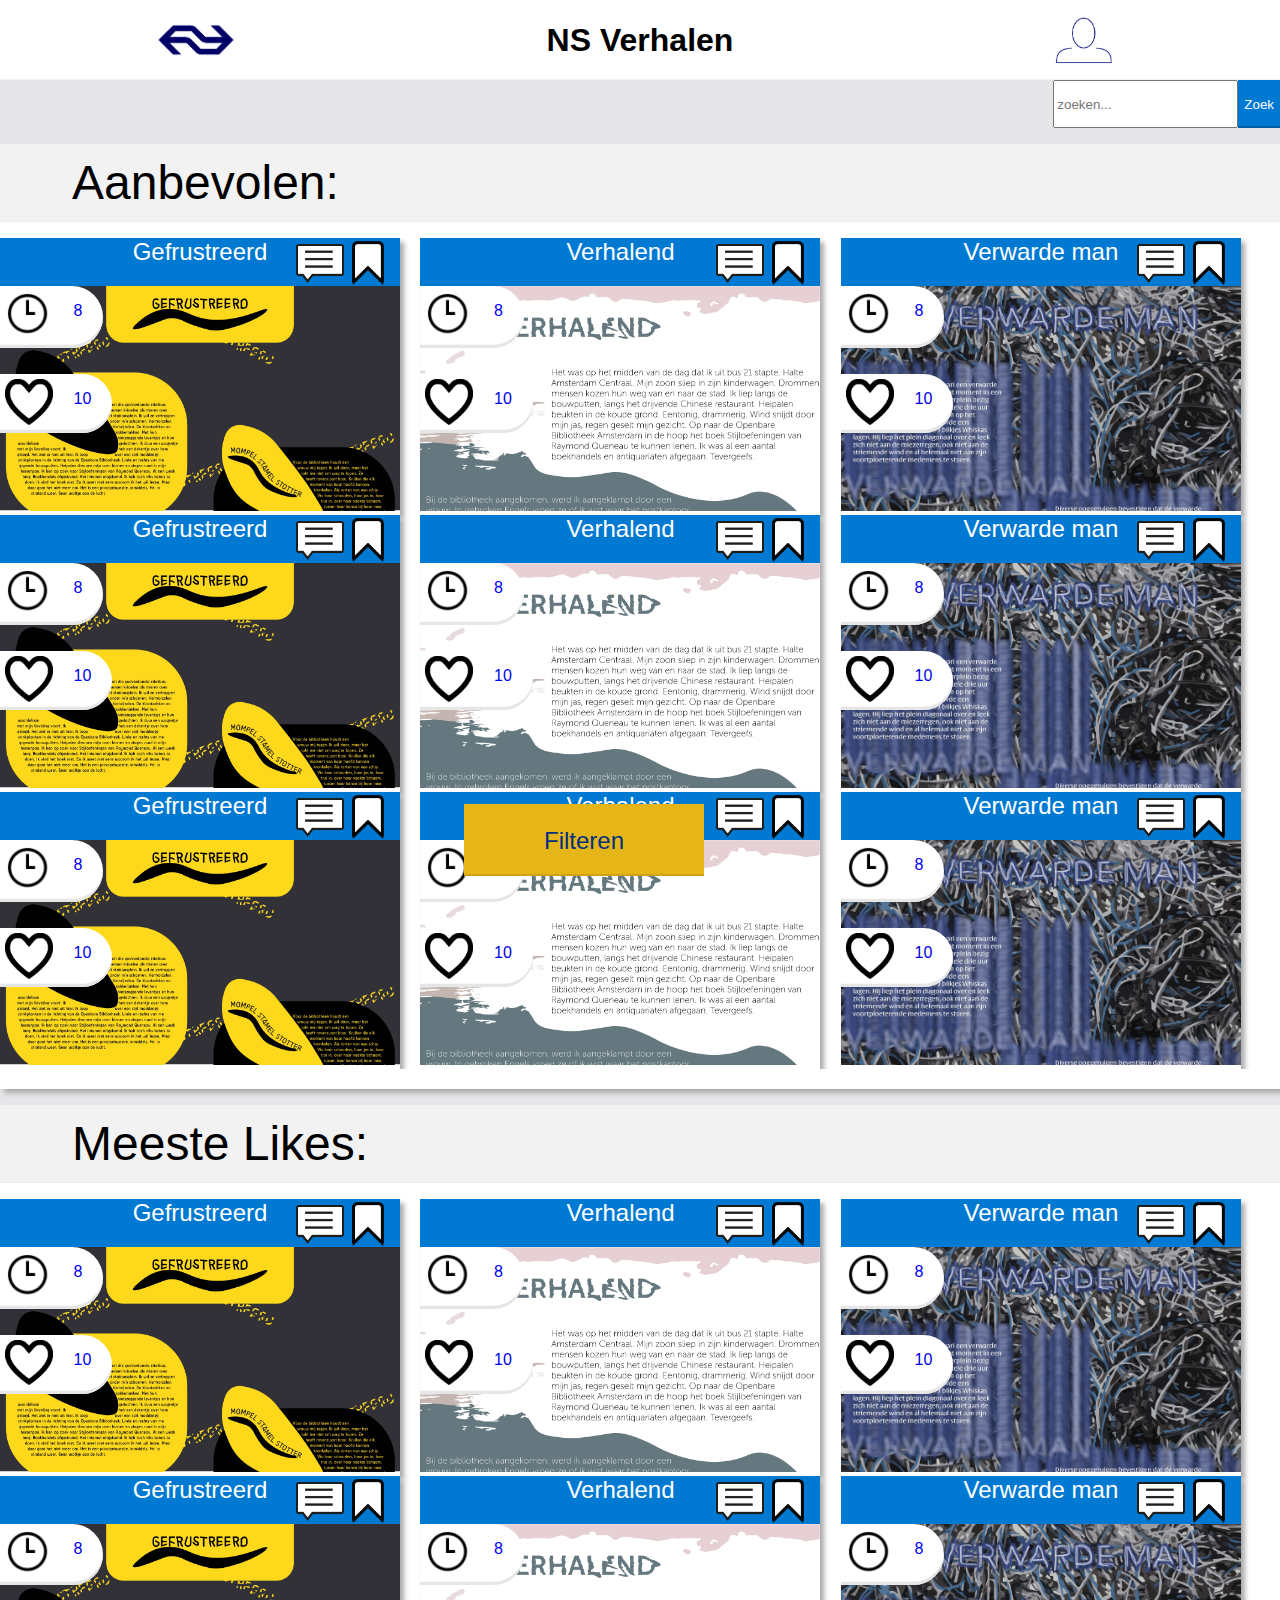
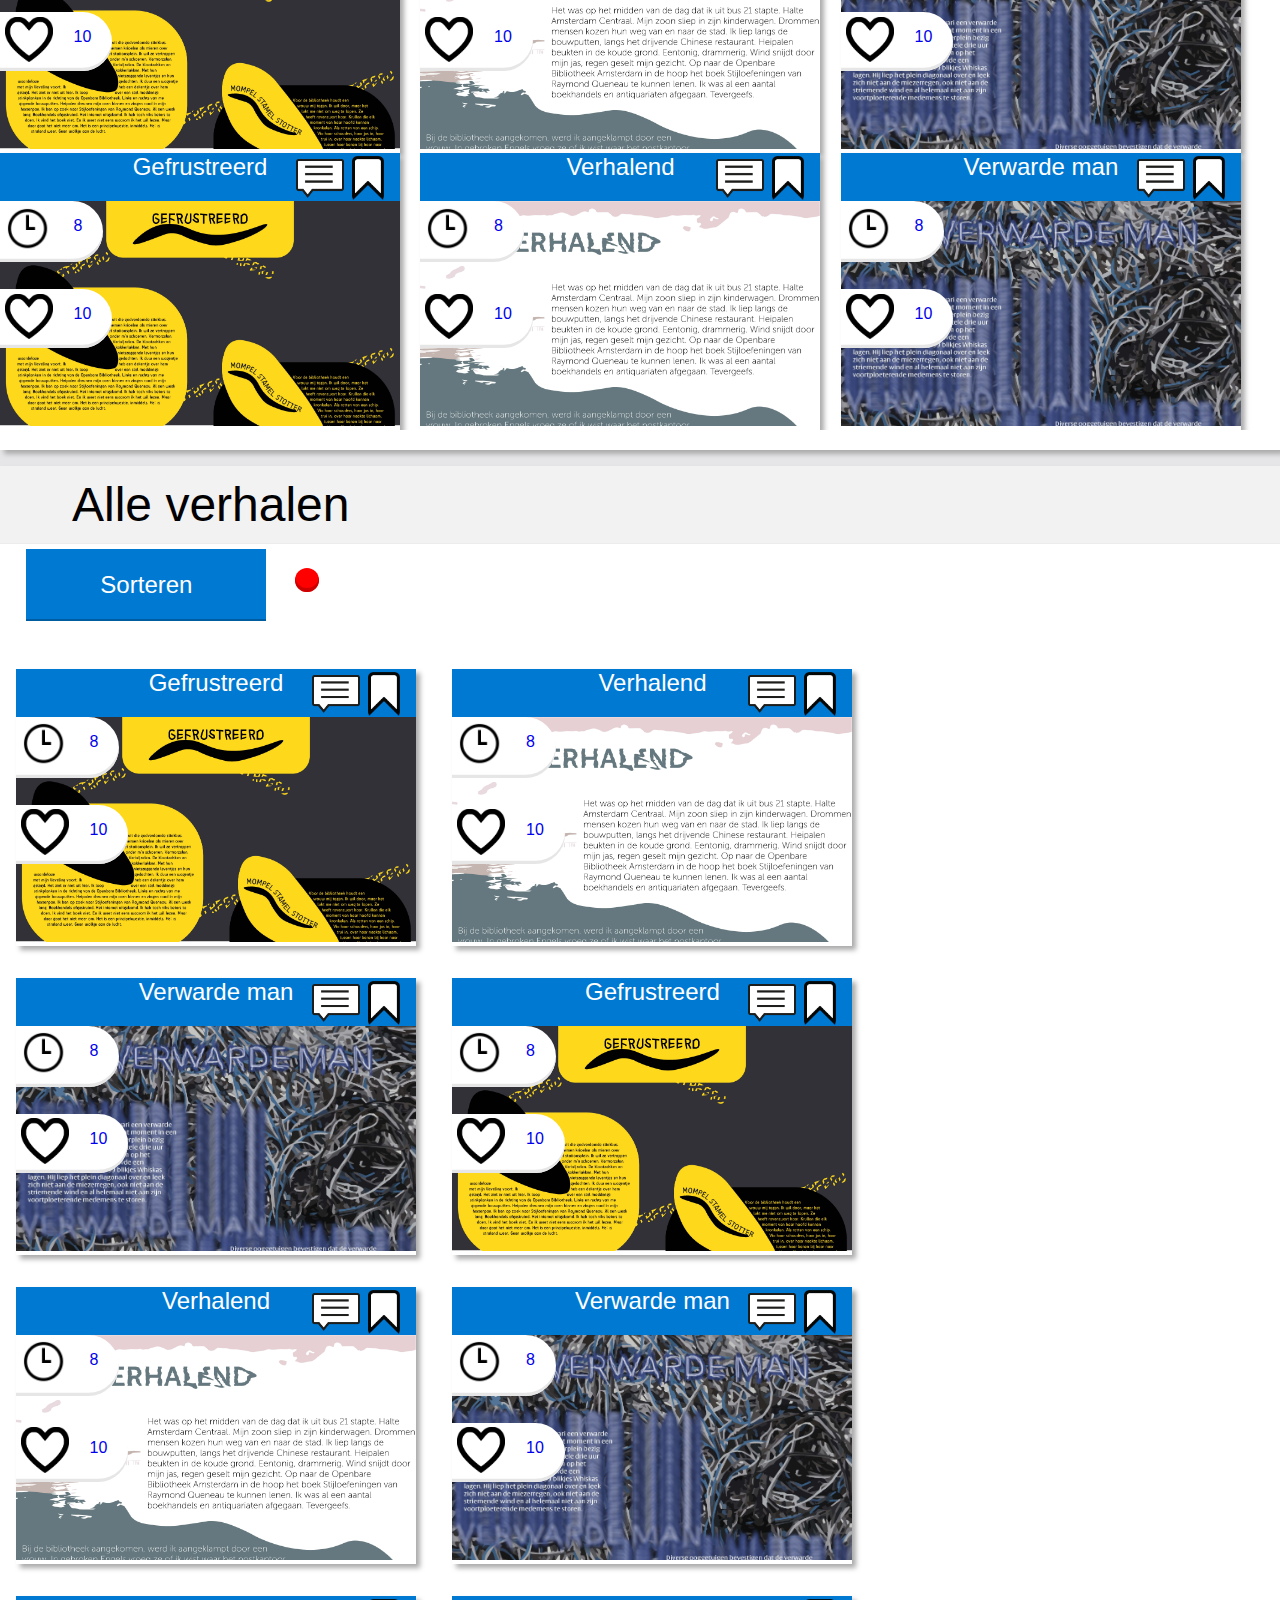
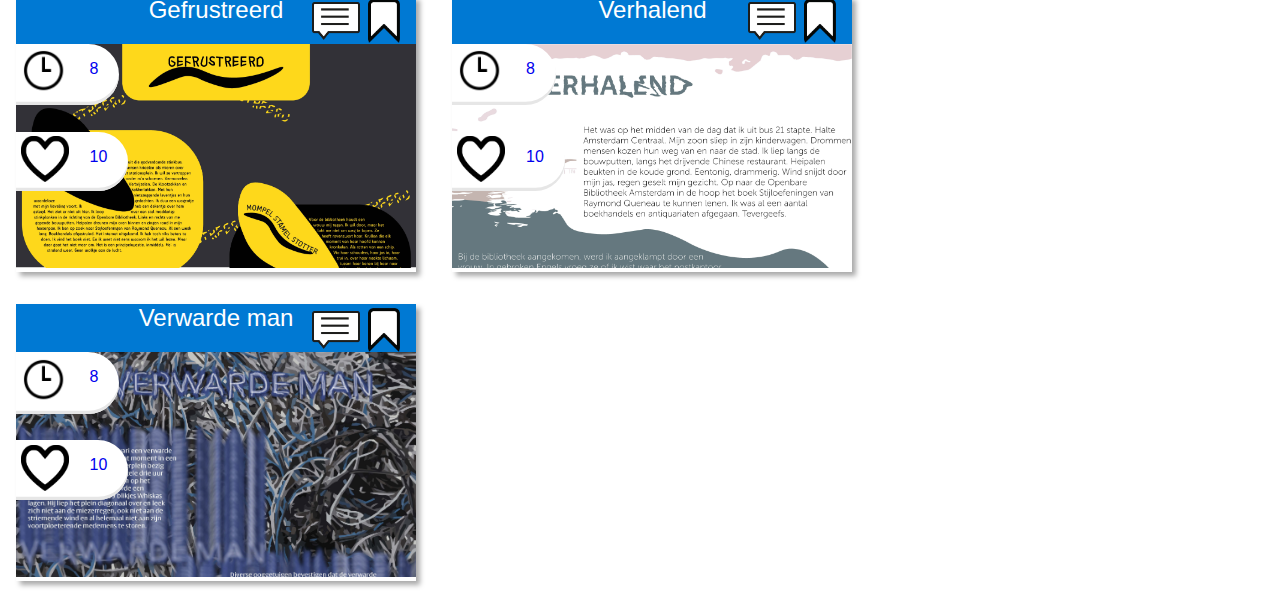
==== index.html @ df8b8c8f "weer wat veranderd" ====
<!DOCTYPE html>
<html lang="nl">

<head>
    <meta charset="UTF-8">
    <meta name="viewport" content="width=device-width, initial-scale=1.0">
    <link rel="stylesheet" href="css/style.css">
    <title>NS Verhalen</title>
</head>

<body>
    <header>
        <img src="images/Nederlandse-spoorwegen-NS-logo.png" alt="Logo Nederlandse Spoorwegen">
        <h1>NS Verhalen</h1>
        <img id="inlogKnop" src="images/logo-MijnNS.png" alt="Logo Nederlandse Spoorwegen">
    </header>

    <form class="zoeken">
        <input type="text" name="fname" placeholder="zoeken...">
        <input type="submit" value="Zoek">
    </form>
    <div class="inlogPlek hidden" id="inlogPlek">
        <input checked class="tabInloggen" type="radio" id="inloggen" name="tabs">
        <input class="tabAanmelden" type="radio" id="aanmelden" name="tabs">
        <div class="tabs">

            <label class="tabsInloggen" for="inloggen">inloggen</label>
            <label class="tabsAanmelden" for="aanmelden">aanmelden</label>
        </div>
        <section class="inloggen">
            <h2 class="loginH2">Inloggen</h2>
            <form>
                <label for="emailInlog">e-mail adres:</label>
                <input required id="emailInlog" type="email" placeholder="abc@email.com" class="formInput">
                <label for="passwordInlog">wachtwoord:</label>
                <input required pattern="(?=.*\d)(?=.*[a-z])(?=.*[A-Z]).{6,}" id="passwordInlog" type="password" placeholder="wachtwoord" class="formInput">
                <input type="submit" value="inloggen" class="formButton" id="inloggenSubmit">
            </form>
        </section>
        <section class="aanmelden">
            <h2 class="loginH2">Aanmelden</h2>
            <form>
                <label for="emailRegister">e-mail adres:</label>
                <input required id="emailRegister" type="email" placeholder="abc@email.com" class="formInput">
                <input id="man" type="radio" class="geslacht" name="geslacht">
                <label for="man" class="geslacht">man</label>
                <input id="vrouw" type="radio" value="female" class="geslacht" name="geslacht">
                <label for="vrouw" class="geslacht">vrouw</label>
                <label for="passwordRegister">wachtwoord:</label>
                <input required pattern="(?=.*\d)(?=.*[a-z])(?=.*[A-Z]).{6,}" id="passwordRegister" type="password" placeholder="wachtwoord" class="formInput">
                <label for="passwordVerify">wachtwoord verifïeren:</label>
                <input required pattern="(?=.*\d)(?=.*[a-z])(?=.*[A-Z]).{6,}" id="passwordVerify" type="password" placeholder="wachtwoord" class="formInput">
                <input type="submit" value="aanmelden" class="formButton">
            </form>
        </section>
    </div>

    <main class="main">
        <section class="carousel scroll verhalenSection aanbevolen">
            <h2>Aanbevolen:</h2>
            <ul>
                <li>
                    <a href="gefrustreerd.html">
                        <article>
                            <h3>Gefrustreerd</h3>
                            <img class="leeslijst" src="images/bookmark_leeg.png" alt="leeslijst knop">
                            <img class="comment" src="images/comments.png" alt="leeslijst knop">
                            <img src="images/compositie-gefrustreerd.jpg" alt="gefrustreerd">
                            <dl class="leestijd">
                                <dt class="hartje"> <img class="hartje" src="images/clock-png-clock-icon-1600.png" alt="aantal likes"></dt>
                                <dd class="aantalLikes">8</dd>
                            </dl>

                            <dl class="likes">
                                <dt> <img class="hartje" src="images/hartje_leeg.png" alt="aantal likes"></dt>
                                <dd class="aantalLikes">10</dd>
                            </dl>

                        </article>
                    </a>

                </li>

                <li>
                    <a href="verhalend.html">
                        <article>
                            <h3>Verhalend</h3>
                            <img class="leeslijst" src="images/bookmark_leeg.png" alt="leeslijst knop">
                            <img class="comment" src="images/comments.png" alt="leeslijst knop">
                            <img src="images/compositie-verhalend.jpg" alt="verhalend">
                            <dl class="leestijd">
                                <dt class="hartje"> <img class="hartje" src="images/clock-png-clock-icon-1600.png" alt="aantal likes"></dt>
                                <dd class="aantalLikes">8</dd>
                            </dl>
                            <dl class="likes">
                                <dt> <img class="hartje" src="images/hartje_leeg.png" alt="aantal likes"></dt>
                                <dd class="aantalLikes">10</dd>
                            </dl>
                        </article>
                    </a>
                </li>
                <li>
                   <a href="de_verwarde_man.html">
                    <article>
                        <h3>Verwarde man</h3>
                        <img class="leeslijst" src="images/bookmark_leeg.png" alt="leeslijst knop">
                        <img class="comment" src="images/comments.png" alt="leeslijst knop">
                        <img src="images/verwardeman-compositie.jpg" alt="verwarde man">
                        <dl class="leestijd">
                            <dt class="hartje"> <img class="hartje" src="images/clock-png-clock-icon-1600.png" alt="aantal likes"></dt>
                            <dd class="aantalLikes">8</dd>
                        </dl>
                        <dl class="likes">
                            <dt> <img class="hartje" src="images/hartje_leeg.png" alt="aantal likes"></dt>
                            <dd class="aantalLikes">10</dd>
                        </dl>
                    </article>
                    </a>
                </li>
                <li>
                    <a href="gefrustreerd.html">
                        <article>
                            <h3>Gefrustreerd</h3>
                            <img class="leeslijst" src="images/bookmark_leeg.png" alt="leeslijst knop">
                            <img class="comment" src="images/comments.png" alt="leeslijst knop">
                            <img src="images/compositie-gefrustreerd.jpg" alt="gefrustreerd">
                            <dl class="leestijd">
                                <dt class="hartje"> <img class="hartje" src="images/clock-png-clock-icon-1600.png" alt="aantal likes"></dt>
                                <dd class="aantalLikes">8</dd>
                            </dl>

                            <dl class="likes">
                                <dt> <img class="hartje" src="images/hartje_leeg.png" alt="aantal likes"></dt>
                                <dd class="aantalLikes">10</dd>
                            </dl>

                        </article>
                    </a>
                </li>

                <li>
                    <a href="verhalend.html">
                        <article>
                            <h3>Verhalend</h3>
                            <img class="leeslijst" src="images/bookmark_leeg.png" alt="leeslijst knop">
                            <img class="comment" src="images/comments.png" alt="leeslijst knop">
                            <img src="images/compositie-verhalend.jpg" alt="verhalend">
                            <dl class="leestijd">
                                <dt class="hartje"> <img class="hartje" src="images/clock-png-clock-icon-1600.png" alt="aantal likes"></dt>
                                <dd class="aantalLikes">8</dd>
                            </dl>
                            <dl class="likes">
                                <dt> <img class="hartje" src="images/hartje_leeg.png" alt="aantal likes"></dt>
                                <dd class="aantalLikes">10</dd>
                            </dl>
                        </article>
                    </a>
                </li>
                <li>
                    <a href="de_verwarde_man.html">
                    <article>
                        <h3>Verwarde man</h3>
                        <img class="leeslijst" src="images/bookmark_leeg.png" alt="leeslijst knop">
                        <img class="comment" src="images/comments.png" alt="leeslijst knop">
                        <img src="images/verwardeman-compositie.jpg" alt="verwarde man">
                        <dl class="leestijd">
                            <dt class="hartje"> <img class="hartje" src="images/clock-png-clock-icon-1600.png" alt="aantal likes"></dt>
                            <dd class="aantalLikes">8</dd>
                        </dl>
                        <dl class="likes">
                            <dt> <img class="hartje" src="images/hartje_leeg.png" alt="aantal likes"></dt>
                            <dd class="aantalLikes">10</dd>
                        </dl>
                    </article>
                    </a>
                </li>
                <li>
                    <a href="gefrustreerd.html">
                        <article>
                            <h3>Gefrustreerd</h3>
                            <img class="leeslijst" src="images/bookmark_leeg.png" alt="leeslijst knop">
                            <img class="comment" src="images/comments.png" alt="leeslijst knop">
                            <img src="images/compositie-gefrustreerd.jpg" alt="gefrustreerd">
                            <dl class="leestijd">
                                <dt class="hartje"> <img class="hartje" src="images/clock-png-clock-icon-1600.png" alt="aantal likes"></dt>
                                <dd class="aantalLikes">8</dd>
                            </dl>

                            <dl class="likes">
                                <dt> <img class="hartje" src="images/hartje_leeg.png" alt="aantal likes"></dt>
                                <dd class="aantalLikes">10</dd>
                            </dl>

                        </article>
                    </a>

                </li>

                <li>
                    <a href="verhalend.html">
                        <article>
                            <h3>Verhalend</h3>
                            <img class="leeslijst" src="images/bookmark_leeg.png" alt="leeslijst knop">
                            <img class="comment" src="images/comments.png" alt="leeslijst knop">
                            <img src="images/compositie-verhalend.jpg" alt="verhalend">
                            <dl class="leestijd">
                                <dt class="hartje"> <img class="hartje" src="images/clock-png-clock-icon-1600.png" alt="aantal likes"></dt>
                                <dd class="aantalLikes">8</dd>
                            </dl>
                            <dl class="likes">
                                <dt> <img class="hartje" src="images/hartje_leeg.png" alt="aantal likes"></dt>
                                <dd class="aantalLikes">10</dd>
                            </dl>
                        </article>
                    </a>
                </li>
                <li>
                    <a href="de_verwarde_man.html">
                    <article>
                        <h3>Verwarde man</h3>
                        <img class="leeslijst" src="images/bookmark_leeg.png" alt="leeslijst knop">
                        <img class="comment" src="images/comments.png" alt="leeslijst knop">
                        <img src="images/verwardeman-compositie.jpg" alt="verwarde man">
                        <dl class="leestijd">
                            <dt class="hartje"> <img class="hartje" src="images/clock-png-clock-icon-1600.png" alt="aantal likes"></dt>
                            <dd class="aantalLikes">8</dd>
                        </dl>
                        <dl class="likes">
                            <dt> <img class="hartje" src="images/hartje_leeg.png" alt="aantal likes"></dt>
                            <dd class="aantalLikes">10</dd>
                        </dl>
                    </article>
                    </a>
                </li>
            </ul>
        </section>
        <section class="carousel scroll verhalenSection">
            <h2>Meeste Likes:</h2>
            <ul>
                <li>
                    <a href="gefrustreerd.html">
                        <article>
                            <h3>Gefrustreerd</h3>
                            <img class="leeslijst" src="images/bookmark_leeg.png" alt="leeslijst knop">
                            <img class="comment" src="images/comments.png" alt="leeslijst knop">
                            <img src="images/compositie-gefrustreerd.jpg" alt="gefrustreerd">
                            <dl class="leestijd">
                                <dt class="hartje"> <img class="hartje" src="images/clock-png-clock-icon-1600.png" alt="aantal likes"></dt>
                                <dd class="aantalLikes">8</dd>
                            </dl>

                            <dl class="likes">
                                <dt> <img class="hartje" src="images/hartje_leeg.png" alt="aantal likes"></dt>
                                <dd class="aantalLikes">10</dd>
                            </dl>

                        </article>
                    </a>
                </li>

                <li>
                    <a href="verhalend.html">
                        <article>
                            <h3>Verhalend</h3>
                            <img class="leeslijst" src="images/bookmark_leeg.png" alt="leeslijst knop">
                            <img class="comment" src="images/comments.png" alt="leeslijst knop">
                            <img src="images/compositie-verhalend.jpg" alt="verhalend">
                            <dl class="leestijd">
                                <dt class="hartje"> <img class="hartje" src="images/clock-png-clock-icon-1600.png" alt="aantal likes"></dt>
                                <dd class="aantalLikes">8</dd>
                            </dl>
                            <dl class="likes">
                                <dt> <img class="hartje" src="images/hartje_leeg.png" alt="aantal likes"></dt>
                                <dd class="aantalLikes">10</dd>
                            </dl>
                        </article>
                    </a>
                </li>
                <li>
                    <a href="de_verwarde_man.html">
                    <article>
                        <h3>Verwarde man</h3>
                        <img class="leeslijst" src="images/bookmark_leeg.png" alt="leeslijst knop">
                        <img class="comment" src="images/comments.png" alt="leeslijst knop">
                        <img src="images/verwardeman-compositie.jpg" alt="verwarde man">
                        <dl class="leestijd">
                            <dt class="hartje"> <img class="hartje" src="images/clock-png-clock-icon-1600.png" alt="aantal likes"></dt>
                            <dd class="aantalLikes">8</dd>
                        </dl>
                        <dl class="likes">
                            <dt> <img class="hartje" src="images/hartje_leeg.png" alt="aantal likes"></dt>
                            <dd class="aantalLikes">10</dd>
                        </dl>
                    </article>
                    </a>
                </li>
                <li>
                    <a href="gefrustreerd.html">
                        <article>
                            <h3>Gefrustreerd</h3>
                            <img class="leeslijst" src="images/bookmark_leeg.png" alt="leeslijst knop">
                            <img class="comment" src="images/comments.png" alt="leeslijst knop">
                            <img src="images/compositie-gefrustreerd.jpg" alt="gefrustreerd">
                            <dl class="leestijd">
                                <dt class="hartje"> <img class="hartje" src="images/clock-png-clock-icon-1600.png" alt="aantal likes"></dt>
                                <dd class="aantalLikes">8</dd>
                            </dl>

                            <dl class="likes">
                                <dt> <img class="hartje" src="images/hartje_leeg.png" alt="aantal likes"></dt>
                                <dd class="aantalLikes">10</dd>
                            </dl>

                        </article>
                    </a>
                </li>

                <li>
                    <a href="verhalend.html">
                        <article>
                            <h3>Verhalend</h3>
                            <img class="leeslijst" src="images/bookmark_leeg.png" alt="leeslijst knop">
                            <img class="comment" src="images/comments.png" alt="leeslijst knop">
                            <img src="images/compositie-verhalend.jpg" alt="verhalend">
                            <dl class="leestijd">
                                <dt class="hartje"> <img class="hartje" src="images/clock-png-clock-icon-1600.png" alt="aantal likes"></dt>
                                <dd class="aantalLikes">8</dd>
                            </dl>
                            <dl class="likes">
                                <dt> <img class="hartje" src="images/hartje_leeg.png" alt="aantal likes"></dt>
                                <dd class="aantalLikes">10</dd>
                            </dl>
                        </article>
                    </a>
                </li>
                <li>
                    <a href="de_verwarde_man.html">
                    <article>
                        <h3>Verwarde man</h3>
                        <img class="leeslijst" src="images/bookmark_leeg.png" alt="leeslijst knop">
                        <img class="comment" src="images/comments.png" alt="leeslijst knop">
                        <img src="images/verwardeman-compositie.jpg" alt="verwarde man">
                        <dl class="leestijd">
                            <dt class="hartje"> <img class="hartje" src="images/clock-png-clock-icon-1600.png" alt="aantal likes"></dt>
                            <dd class="aantalLikes">8</dd>
                        </dl>
                        <dl class="likes">
                            <dt> <img class="hartje" src="images/hartje_leeg.png" alt="aantal likes"></dt>
                            <dd class="aantalLikes">10</dd>
                        </dl>
                    </article>
                    </a>
                </li>
                <li>
                    <a href="gefrustreerd.html">
                        <article>
                            <h3>Gefrustreerd</h3>
                            <img class="leeslijst" src="images/bookmark_leeg.png" alt="leeslijst knop">
                            <img class="comment" src="images/comments.png" alt="leeslijst knop">
                            <img src="images/compositie-gefrustreerd.jpg" alt="gefrustreerd">
                            <dl class="leestijd">
                                <dt class="hartje"> <img class="hartje" src="images/clock-png-clock-icon-1600.png" alt="aantal likes"></dt>
                                <dd class="aantalLikes">8</dd>
                            </dl>

                            <dl class="likes">
                                <dt> <img class="hartje" src="images/hartje_leeg.png" alt="aantal likes"></dt>
                                <dd class="aantalLikes">10</dd>
                            </dl>

                        </article>
                    </a>

                </li>

                <li>
                    <a href="verhalend.html">
                        <article>
                            <h3>Verhalend</h3>
                            <img class="leeslijst" src="images/bookmark_leeg.png" alt="leeslijst knop">
                            <img class="comment" src="images/comments.png" alt="leeslijst knop">
                            <img src="images/compositie-verhalend.jpg" alt="verhalend">
                            <dl class="leestijd">
                                <dt class="hartje"> <img class="hartje" src="images/clock-png-clock-icon-1600.png" alt="aantal likes"></dt>
                                <dd class="aantalLikes">8</dd>
                            </dl>
                            <dl class="likes">
                                <dt> <img class="hartje" src="images/hartje_leeg.png" alt="aantal likes"></dt>
                                <dd class="aantalLikes">10</dd>
                            </dl>
                        </article>
                    </a>
                </li>
                <li>
                    <a href="de_verwarde_man.html">
                    <article>
                        <h3>Verwarde man</h3>
                        <img class="leeslijst" src="images/bookmark_leeg.png" alt="leeslijst knop">
                        <img class="comment" src="images/comments.png" alt="leeslijst knop">
                        <img src="images/verwardeman-compositie.jpg" alt="verwarde man">
                        <dl class="leestijd">
                            <dt class="hartje"> <img class="hartje" src="images/clock-png-clock-icon-1600.png" alt="aantal likes"></dt>
                            <dd class="aantalLikes">8</dd>
                        </dl>
                        <dl class="likes">
                            <dt> <img class="hartje" src="images/hartje_leeg.png" alt="aantal likes"></dt>
                            <dd class="aantalLikes">10</dd>
                        </dl>
                    </article>
                    </a>
                </li>
            </ul>
        </section>
        <form>
            <fieldset class="hidden sorteren">
                <h2>Sorteren</h2>

                <button type="button" class="sluitSorteren">toepassen</button>
                <input id="gelezenHL" class="sorterenEvent sorterenCheckbox" type="radio" name="sorteren">
                <label for="gelezenHL" class="sorterenEvent sorterenCheckbox">Meest gekozen Hoog-Laag</label>
                <input id="gelezenLH" class="sorterenEvent sorterenCheckbox" type="radio" value="female" name="sorteren">
                <label for="gelezenLH" class="sorterenEvent sorterenCheckbox">Meest gekozen Laag-Hoog</label>
                <input id="waarderingHL" class="sorterenEvent sorterenCheckbox" type="radio" value="other" name="sorteren">
                <label for="waarderingHL" class="sorterenEvent sorterenCheckbox">Waardering Hoog-Laag</label>
                <input id="waarderingLH" class="sorterenEvent sorterenCheckbox" type="radio" value="other" name="sorteren">
                <label for="waarderingLH" class="sorterenEvent sorterenCheckbox">Waardering gekozen Laag-Hoog</label>
                <input id="geenSorteren" class="sorterenEvent" name="sorteren" type="radio">
                <label for="geenSorteren" class="sorterenEvent">Geen</label>

            </fieldset>
        </form>
        <section class="alleVerhalenSection">
            <h2>Alle verhalen</h2>
            <button class="sorterenKnop" type="button">Sorteren</button>
            <div class="sorteerLampje"></div>
            <ul class="alleVerhalenList">
                <li>
                    <a href="gefrustreerd.html">
                        <article>
                            <h3>Gefrustreerd</h3>
                            <img class="leeslijst" src="images/bookmark_leeg.png" alt="leeslijst knop">
                            <img class="comment" src="images/comments.png" alt="leeslijst knop">
                            <img src="images/compositie-gefrustreerd.jpg" alt="gefrustreerd">
                            <dl class="leestijd">
                                <dt class="hartje"> <img class="hartje" src="images/clock-png-clock-icon-1600.png" alt="aantal likes"></dt>
                                <dd class="aantalLikes">8</dd>
                            </dl>

                            <dl class="likes">
                                <dt> <img class="hartje" src="images/hartje_leeg.png" alt="aantal likes"></dt>
                                <dd class="aantalLikes">10</dd>
                            </dl>

                        </article>
                    </a>

                </li>

                <li>
                    <a href="verhalend.html">
                        <article>
                            <h3>Verhalend</h3>
                            <img class="leeslijst" src="images/bookmark_leeg.png" alt="leeslijst knop">
                            <img class="comment" src="images/comments.png" alt="leeslijst knop">
                            <img src="images/compositie-verhalend.jpg" alt="verhalend">
                            <dl class="leestijd">
                                <dt class="hartje"> <img class="hartje" src="images/clock-png-clock-icon-1600.png" alt="aantal likes"></dt>
                                <dd class="aantalLikes">8</dd>
                            </dl>
                            <dl class="likes">
                                <dt> <img class="hartje" src="images/hartje_leeg.png" alt="aantal likes"></dt>
                                <dd class="aantalLikes">10</dd>
                            </dl>
                        </article>
                    </a>
                </li>
                <li>
                    <a href="de_verwarde_man.html">
                    <article>
                        <h3>Verwarde man</h3>
                        <img class="leeslijst" src="images/bookmark_leeg.png" alt="leeslijst knop">
                        <img class="comment" src="images/comments.png" alt="leeslijst knop">
                        <img src="images/verwardeman-compositie.jpg" alt="verwarde man">
                        <dl class="leestijd">
                            <dt class="hartje"> <img class="hartje" src="images/clock-png-clock-icon-1600.png" alt="aantal likes"></dt>
                            <dd class="aantalLikes">8</dd>
                        </dl>
                        <dl class="likes">
                            <dt> <img class="hartje" src="images/hartje_leeg.png" alt="aantal likes"></dt>
                            <dd class="aantalLikes">10</dd>
                        </dl>
                    </article>
                    </a>
                </li>
                <li>
                    <a href="gefrustreerd.html">
                        <article>
                            <h3>Gefrustreerd</h3>
                            <img class="leeslijst" src="images/bookmark_leeg.png" alt="leeslijst knop">
                            <img class="comment" src="images/comments.png" alt="leeslijst knop">
                            <img src="images/compositie-gefrustreerd.jpg" alt="gefrustreerd">
                            <dl class="leestijd">
                                <dt class="hartje"> <img class="hartje" src="images/clock-png-clock-icon-1600.png" alt="aantal likes"></dt>
                                <dd class="aantalLikes">8</dd>
                            </dl>

                            <dl class="likes">
                                <dt> <img class="hartje" src="images/hartje_leeg.png" alt="aantal likes"></dt>
                                <dd class="aantalLikes">10</dd>
                            </dl>

                        </article>
                    </a>

                </li>

                <li>
                    <a href="verhalend.html">
                        <article>
                            <h3>Verhalend</h3>
                            <img class="leeslijst" src="images/bookmark_leeg.png" alt="leeslijst knop">
                            <img class="comment" src="images/comments.png" alt="leeslijst knop">
                            <img src="images/compositie-verhalend.jpg" alt="verhalend">
                            <dl class="leestijd">
                                <dt class="hartje"> <img class="hartje" src="images/clock-png-clock-icon-1600.png" alt="aantal likes"></dt>
                                <dd class="aantalLikes">8</dd>
                            </dl>
                            <dl class="likes">
                                <dt> <img class="hartje" src="images/hartje_leeg.png" alt="aantal likes"></dt>
                                <dd class="aantalLikes">10</dd>
                            </dl>
                        </article>
                    </a>
                </li>
                <li>
                    <a href="de_verwarde_man.html">
                    <article>
                        <h3>Verwarde man</h3>
                        <img class="leeslijst" src="images/bookmark_leeg.png" alt="leeslijst knop">
                        <img class="comment" src="images/comments.png" alt="leeslijst knop">
                        <img src="images/verwardeman-compositie.jpg" alt="verwarde man">
                        <dl class="leestijd">
                            <dt class="hartje"> <img class="hartje" src="images/clock-png-clock-icon-1600.png" alt="aantal likes"></dt>
                            <dd class="aantalLikes">8</dd>
                        </dl>
                        <dl class="likes">
                            <dt> <img class="hartje" src="images/hartje_leeg.png" alt="aantal likes"></dt>
                            <dd class="aantalLikes">10</dd>
                        </dl>
                    </article>
                    </a>
                </li>
                <li>
                    <a href="gefrustreerd.html">
                        <article>
                            <h3>Gefrustreerd</h3>
                            <img class="leeslijst" src="images/bookmark_leeg.png" alt="leeslijst knop">
                            <img class="comment" src="images/comments.png" alt="leeslijst knop">
                            <img src="images/compositie-gefrustreerd.jpg" alt="gefrustreerd">
                            <dl class="leestijd">
                                <dt class="hartje"> <img class="hartje" src="images/clock-png-clock-icon-1600.png" alt="aantal likes"></dt>
                                <dd class="aantalLikes">8</dd>
                            </dl>

                            <dl class="likes">
                                <dt> <img class="hartje" src="images/hartje_leeg.png" alt="aantal likes"></dt>
                                <dd class="aantalLikes">10</dd>
                            </dl>

                        </article>
                    </a>

                </li>

                <li>
                    <a href="verhalend.html">
                        <article>
                            <h3>Verhalend</h3>
                            <img class="leeslijst" src="images/bookmark_leeg.png" alt="leeslijst knop">
                            <img class="comment" src="images/comments.png" alt="leeslijst knop">
                            <img src="images/compositie-verhalend.jpg" alt="verhalend">
                            <dl class="leestijd">
                                <dt class="hartje"> <img class="hartje" src="images/clock-png-clock-icon-1600.png" alt="aantal likes"></dt>
                                <dd class="aantalLikes">8</dd>
                            </dl>
                            <dl class="likes">
                                <dt> <img class="hartje" src="images/hartje_leeg.png" alt="aantal likes"></dt>
                                <dd class="aantalLikes">10</dd>
                            </dl>
                        </article>
                    </a>
                </li>
                <li>
                    <a href="de_verwarde_man.html">
                    <article>
                        <h3>Verwarde man</h3>
                        <img class="leeslijst" src="images/bookmark_leeg.png" alt="leeslijst knop">
                        <img class="comment" src="images/comments.png" alt="leeslijst knop">
                        <img src="images/verwardeman-compositie.jpg" alt="verwarde man">
                        <dl class="leestijd">
                            <dt class="hartje"> <img class="hartje" src="images/clock-png-clock-icon-1600.png" alt="aantal likes"></dt>
                            <dd class="aantalLikes">8</dd>
                        </dl>
                        <dl class="likes">
                            <dt> <img class="hartje" src="images/hartje_leeg.png" alt="aantal likes"></dt>
                            <dd class="aantalLikes">10</dd>
                        </dl>
                    </article>
                    </a>
                </li>
            </ul>

        </section>
    </main>
    <aside>
        <img src="images/kleur_icon.png" class="hidden" alt="kleur icoon" id="kleurIcoon">
        <img src="images/sfeer.png" class="hidden" alt="sfeer icoon" id="sfeerIcoon">
        <img src="images/leestijd_icoon.png" class="hidden" alt="leestijd icoon" id="leestijdIcoon">
        <img src="images/taalgebruik.png" class="hidden" alt="taalgebruik icoon" id="taalgebruikIcoon">
        <button type="button" id="filterButton" class="filterButton">Filteren</button>
        <form id="overlay" class="overlay hidden">
            <h2>Filters</h2>
            <button type="button" class="sluitSorteren" id="closeFilter">toepassen</button>
            <fieldset class="leestijdFieldset">
                <label class="titelFilter">Leestijd</label>
                <input id="5" name="leestijd" type="radio" class="leestijdCheckbox leestijdEvent" value="leestijd">
                <label for="5" class="leestijdCheckbox leestijdEvent">5 min</label>
                <input id="10" name="leestijd" type="radio" class="leestijdCheckbox leestijdEvent" value="leestijd">
                <label for="10" class="leestijdCheckbox leestijdEvent">10 min</label>
                <input id="15" name="leestijd" type="radio" class="leestijdCheckbox leestijdEvent" value="leestijd">
                <label for="15" class="leestijdCheckbox leestijdEvent">15 min</label>
                <input id="geenLeestijd" class="leestijdEvent" name="leestijd" type="radio">
                <label for="geenLeestijd" class="leestijdEvent">geen</label>
            </fieldset>
            <fieldset>
                <label class="titelFilter">Taalgebruik</label>
                <input id="12" name="taalgebruik" class="taalgebruikCheckbox taalgebruikEvent" type="radio">
                <label for="12" class="taalgebruikCheckbox taalgebruikEvent">12+</label>
                <input id="16" name="taalgebruik" class="taalgebruikCheckbox taalgebruikEvent" type="radio">
                <label for="16" class="taalgebruikCheckbox taalgebruikEvent">16+</label>
                <input id="18" name="taalgebruik" class="taalgebruikCheckbox taalgebruikEvent" type="radio">
                <label for="18" class="taalgebruikCheckbox taalgebruikEvent">18+</label>
                <input id="geenTaalgebruik" name="taalgebruik" class="taalgebruikEvent" type="radio">
                <label for="geenTaalgebruik" class="taalgebruikEvent">geen</label>
            </fieldset>
            <fieldset class="sfeerwoord">
                <label class="titelFilter">Sfeerwoord</label>
                <input id="willekeur" name="checkbox" class="sfeerCheckbox sfeerFilter" type="checkbox">
                <label for="willekeur" class="sfeerFilter">willekeur</label>
                <input id="komisch" name="checkbox" class="sfeerCheckbox sfeerFilter" type="checkbox">
                <label for="komisch" class="sfeerFilter">komisch</label>
                <input id="chaotisch" name="checkbox" class="sfeerCheckbox sfeerFilter" type="checkbox">
                <label for="chaotisch" class="sfeerFilter">chaotisch</label>
                <input id="rustgevend" name="checkbox" class="sfeerCheckbox sfeerFilter" type="checkbox">
                <label for="rustgevend" class="sfeerFilter">rustgevend</label>
                <input id="geïrriteerd" name="checkbox" class="sfeerCheckbox sfeerFilter" type="checkbox">
                <label for="geïrriteerd" class="sfeerFilter">geïrriteerd</label>
            </fieldset>
            <fieldset class="kleurenFilters">
                <label id="kleurenFilters" class="titelFilter">Kleur</label>
                <input id="zwart" name="checkbox" class="kleurCheckbox kleurFilter" type="checkbox">
                <label for="zwart" class="kleurFilter zwart"></label>
                <input id="wit" name="checkbox" class="kleurCheckbox kleurFilter" type="checkbox">
                <label for="wit" class="kleurFilter wit"></label>
                <input id="rood" name="checkbox" class="kleurCheckbox kleurFilter" type="checkbox">
                <label for="rood" class="kleurFilter rood"></label>
                <input id="geel" name="checkbox" class="kleurCheckbox kleurFilter" type="checkbox">
                <label for="geel" class="kleurFilter geel"></label>
                <input id="oranje" name="checkbox" class="kleurCheckbox kleurFilter" type="checkbox">
                <label for="oranje" class="kleurFilter oranje"></label>
                <input id="blauw" name="checkbox" class="kleurCheckbox kleurFilter" type="checkbox">
                <label for="blauw" class="kleurFilter blauw"></label>
                <input id="paars" name="checkbox" class="kleurCheckbox kleurFilter" type="checkbox">
                <label for="paars" class="kleurFilter paars"></label>
                <input id="groen" name="checkbox" class="kleurCheckbox kleurFilter" type="checkbox">
                <label for="groen" class="kleurFilter groen"></label>
                <input id="grijs" name="checkbox" class="kleurCheckbox kleurFilter" type="checkbox">
                <label for="grijs" class="kleurFilter grijs"></label>
            </fieldset>
        </form>
    </aside>
    <script src="java/script.js"></script>
</body>

</html>
---- css/style.css ----
@font-face {
    font-family: 'SciFly Sans';
    src: url('fonts/SciFly-Sans.woff') format('woff2');
}

@font-face {
    font-family: 'VPRO Vesta';
    src: url('fonts/SimplisticSans-Normal.woff') format('woff2');
}

body {
    position: relative;
    font-family: 'Segoe UI', Myriad, Verdana, sans-serif;
    max-width: 100vw;
    background-color: #e6e6e9;
    margin: 0;
}

header {
    background-color: white;
    display: flex;
    align-items: center;
    justify-content: space-around;
    box-shadow: inset 0 -0.025rem 0 #e6e6e6;
}

.inlogPlek {
    height: 75%;
    width: 100%;
    position: fixed;
    z-index: 1;
    top: 0;
    left: 0;
    background-color: white;
    overflow-y: hidden;
    transition: 0.5s;
    box-shadow: 4px 4px 5px #aaaaaa;

}

.aanmelden form {
    overflow: hidden;
    max-width: 100%;
}

#emailRegister {
    margin-right: 84%;
}

#passwordVerify {
    margin-right: 84%;

}

header img {
    width: 3em;
}

dd {    text-decoration: none;

}

dl {
    display: flex;
    padding: 0.3em;
    border-radius: 0 7em 7em 0;
    box-shadow: inset 0 -0.2rem 0 #e6e6e6;
}

article dl {
    position: absolute;
    top: 8.5em;
    left: 0;
    background-color: white;
}

.leeslijst {
    position: absolute;
    width: 1.5em;
    top: 0.2em;
    left: 18em;
}

.leestijd {
    top: 3em;
}

.leestijdEvent {
    max-width: 3.1em;
}

.taalgebruikEvent {
    max-width: 2em;
}

.comment {
    position: absolute;
    width: 2em;
    top: 0.4em;
    left: 15.5em;
}

.hartje {
    width: 2em;
    margin-right: 0.3em;
}

.aantalLikes {
    margin: 0;
    max-width: 2em;
    padding-top: 0.25em;
    padding-left: 0.1em;
    padding-right: 1em;
}

.zoeken {
    display: flex;
    justify-content: flex-end;
    margin-bottom: 1em;
    height: 2rem;
}

.zoeken input[type=submit] {
    vertical-align: top;
    white-space: nowrap;
    background-color: #0079d3;
    color: #fff;
    box-shadow: inset 0 -0.125rem 0 #005ca0;
    border: none;
    text-decoration: none;
    transition: box-shadow .15s ease-in-out;
}

.zoeken input[type=submit]:hover {
    color: #fff;
    text-decoration: none;
    cursor: pointer;
    box-shadow: inset 0 -3.125rem 0 #005ca0;
}

h1 {
    font-size: 1.25rem;
    line-height: 1.875rem;
    margin-right: 0;
}

h2 {
    padding: 0.5em 0.5em 0.5em 1.5em;
    margin: 0;
    font-size: 1.25rem;
    line-height: 1.875rem;
    display: block;
    font-weight: 400;
    position: relative;
    background-color: #f2f2f2;
    box-shadow: inset 0 -0.025rem 0 #e6e6e6;
}

h3 {
    height: 2em;
    background-color: #0079d3;
    text-align: center;
    color: white;
    margin: 0;
    font-weight: 400;
    width: 20rem;
}

aside {
    position: relative;
}

#filterButton {
    min-width: 7.5rem;

}

aside form {
    height: 100%;
    width: 100%;
    position: fixed;
    z-index: 1;
    bottom: 0;
    left: 0;
    opacity: 0.95;
    background-color: #e6b517;
    overflow-y: hidden;
    transition: 5s ease-out;
}

.hidden {
    height: 0%;
    display: none;
}

aside form label {
    display: inline-block;
    height: 2em;
    width: 5em;
}

.overlay input {
    display: inline-block;
}

fieldset {
    display: inline-block;
    border: none;
}

fieldset .titelFilter {
    display: block;
    border-bottom: solid #0079d3;
}

.kleurenFilters input {
    display: none;

}

.kleurenFilters label {
    border: solid;
}

#kleurenFilters {
    border: none;
    border-bottom: solid #0079d3;
}

.zwart {
    background-color: black;
}

.wit {
    background-color: white;
}

.rood {
    background-color: darkred;
}

.geel {
    background-color: yellow;
}

.oranje {
    background-color: orange;
}

.blauw {
    background-color: dodgerblue;
}

.paars {
    background-color: purple;
}

.groen {
    background-color: green;
}

.grijs {
    background-color: grey;
}

.roze {
    background-color: pink;
}

#zwart:checked ~ .zwart {
    border: solid;
    border-color: #0079d3;
}

#wit:checked ~ .wit {
    border: solid;
    border-color: #0079d3;
}

#rood:checked ~ .rood {
    border: solid;
    border-color: #0079d3;
}

#geel:checked ~ .geel {
    border: solid;
    border-color: #0079d3;
}

#oranje:checked ~ .oranje {
    border: solid;
    border-color: #0079d3;
}

#blauw:checked ~ .blauw {
    border: solid;
    border-color: #0079d3;
}

#paars:checked ~ .paars {
    border: solid;
    border-color: #0079d3;
}

#groen:checked ~ .groen {
    border: solid;
    border-color: #0079d3;
}

#grijs:checked ~ .grijs {
    border: solid;
    border-color: #0079d3;
}

#roze:checked ~ .roze {
    border: solid;
    border-color: #0079d3;
}

aside button {
    position: fixed;
    bottom: 1em;
    right: 7.5em;
    background-color: #e6b517;
    color: #003082;
    box-shadow: 0 -0.125rem 0 #cfa317 inset;
}

#taalgebruikIcoon {
    height: 2em;
    position: fixed;
    bottom: 1em;
    left: 1em;
}

#leestijdIcoon {
    height: 2.5em;
    position: fixed;
    bottom: 1em;
    left: 4.5em;
}

#sfeerIcoon {
    height: 2.5em;
    position: fixed;
    bottom: 1em;
    right: 2.5em;
}

#kleurIcoon {
    height: 2em;
    position: fixed;
    bottom: 1em;
    right: 4.5em;
}

section img,
section article {
    width: 20rem;
    margin-right: 1em;
}

article img:nth-of-type(3) {
    height: inherit;
    margin: 0;
}

button {
    height: 2.8125rem;
    padding: .625rem 1.125rem;
    vertical-align: top;
    font-weight: 400;
    white-space: nowrap;
    background-color: #0079d3;
    color: #fff;
    box-shadow: inset 0 -0.125rem 0 #005ca0;
    text-align: center;
    line-height: 1.5625rem;
    font-size: 1rem;
    border: none;
    text-decoration: none;
    transition: box-shadow .15s ease-in-out;
}

.sorterenKnop {
    margin-left: 1.1em;
    margin-top: .2em;
}

.verhalenSection {
    margin-bottom: 1em;

}

.alleVerhalenSection ul {
    display: flex;
    flex-direction: column;
    margin-left: 1.1em;
    margin-right: 1.1em;
}

ul {
    list-style: none;
    padding: 0;
}

article {
    margin-right: 10em;
    position: relative;
    box-shadow: 4px 4px 5px #aaaaaa;
}

.sorteren {
    margin: 0;
    padding: 0;
    height: 100%;
    width: 100%;
    position: fixed;
    z-index: 100;
    bottom: 0;
    left: 0;
    opacity: 0.95;
    transition: 0.5s;
    background-color: #e6b517;
    overflow-y: hidden;
}

.sluitSorteren {
    position: fixed;
    width: 8em;
    right: 3em;
    top: 2em;
    border-radius: 1em;
    color: white;
    background-color: #0079d3;
    box-shadow: inset 0 -0.125rem 0 #005ca0;
}

.sorteren label {
    display: inline-block;
    width: 19em;
}

.sorteren input {
    margin-left: 1em;
}

.sorteerLampje {
    margin-top: 1em;
    display: inline-block;
    width: 1em;
    height: 1em;
    background-color: red;
    border-radius: 100%;
    box-shadow: inset 0 -0.25rem 0 #cc0000;
}

#gelezenHL {
    margin-top: 7em;
}

.loginH2 {
    margin-top: 0;
}

.tabsInloggen,
.tabsAanmelden {
    height: 1.5rem;
    padding: .625rem 1.125rem;
    vertical-align: top;
    min-width: 7.5rem;
    font-weight: 400;
    white-space: nowrap;
    background-color: #0079d3;
    color: #fff;
    box-shadow: inset 0 -0.125rem 0 #005ca0;
    text-align: center;
    line-height: 1.5625rem;
    font-size: 1rem;
    border: none;
    text-decoration: none;
    transition: box-shadow .15s ease-in-out;
}

button:hover {
    color: #fff;
    text-decoration: none;
    cursor: pointer;
    box-shadow: inset 0 -3.125rem 0 #005ca0;
}

#filterButton:hover {
    color: #fff;
    text-decoration: none;
    cursor: pointer;
    box-shadow: inset 0 -3.125rem 0 #cfa317;
}

.geslacht {
    display: inline;
}

.scroll ul {
    display: flex;
    flex-wrap: nowrap;
    overflow: auto;
    -moz-webkit-overflow-scrolling: touch;
    -moz-webkit-margin-before: 1em;
    -moz-webkit-margin-after: 1em;
    -moz-webkit-margin-start: 0;
    -moz-webkit-margin-end: 0;
    -moz-webkit-padding-start: 0;
    overflow-style: -ms-autohiding-scrollbar;
}

section {
    background-color: white;
    box-shadow: inset 0 -0.025rem 0 #e6e6e6;
    box-shadow: 4px 4px 5px #aaaaaa;
}

.tabsInloggen:hover {
    color: #fff;
    text-decoration: none;
    cursor: pointer;
    box-shadow: inset 0 -3.125rem 0 #005ca0;
}

.tabsAanmelden:hover {
    color: #fff;
    text-decoration: none;
    cursor: pointer;
    box-shadow: inset 0 -3.125rem 0 #005ca0;
}

.tabAanmelden,
.tabInloggen {
    display: none;
    margin-bottom: 0;
    margin-top: 0;
    padding: 2rem;
    padding-bottom: 0;
    box-shadow: 0 0.125rem 0 0 rgba(7, 7, 33, .15);
}

.inloggen,
.aanmelden {
    background-color: white;
    padding-bottom: 2em;
    box-shadow: none;
}

form label {
    display: block;
    margin-bottom: 0.5em;
    background-color: transparent;
    width: 20em;
}

.inloggen form {
    margin-left: 2em;
}

.aanmelden form {
    margin-left: 2em;
}

.formInput {
    height: 2.8125rem;
    line-height: 1.5625rem;
    border: .0625rem solid #b5b5bc;
    border-radius: 0;
    position: relative;
    background-color: transparent;
    border-color: #0079d3;
    border-style: solid;
    width: 20em;
    color: #003082;
    text-overflow: ellipsis;
    padding-left: 1em;
    margin-right: 2em;
}

form input[type="email"]:valid {
    background: url(images/check.png);
    background-size: 1.7em;
    background-repeat: no-repeat;
    background-position: 19em 1em;
}

form input[type="email"]:invalid {
    background: url(images/wrong.png);
    background-size: 1.7em;
    background-repeat: no-repeat;
    background-position: 19em 1em;
}

form input[type="password"]:valid {
    background: url(images/check.png);
    background-size: 1.7em;
    background-repeat: no-repeat;
    background-position: 19em 1em;
}

form input[type="password"]:invalid {
    background: url(images/wrong.png);
    background-size: 1.7em;
    background-repeat: no-repeat;
    background-position: 19em 1em;
}

.formButton {
    margin-top: 1em;
    background-color: #e6b517;
    color: #003082;
    box-shadow: 0 -0.125rem 0 #cfa317 inset;
    width: 15em;
    height: 3em;
    border-style: solid;
    border-color: transparent;
}

.formButton:hover {
    color: #fff;
    text-decoration: none;
    cursor: pointer;
    box-shadow: inset 0 -3.125rem 0 #cfa317;
    transition: box-shadow .15s ease-in-out;
}

.tabs {
    display: flex;
    justify-content: space-around;
}

.tabInloggen:checked ~ .inloggen {
    display: block;
}

.tabInloggen:checked ~ .aanmelden {
    display: none;

}

.tabAanmelden:checked ~ .inloggen {
    display: none;
}

.tabAanmelden:checked ~ .aanmelden {
    display: block;
}

a {
    text-decoration: none;
}

a:visited {
    text-decoration: none;
}

/*GEFRUSTREERD*/

.gefrustreerd {
    background-image: url(images/gefrustreerd_background.png);
    background-size: contain;
    background-position: center;
}

.mainGefrustreerd {
    position: relative;
}

.titelFlex {
    display: flex;
    justify-content: space-around;
}

.titel {
    max-width: 80%;
    max-height: 6em;
    margin-bottom: 3em;
}

.reacties {
    padding-bottom: 2em;
}

.reacties label,
.reacties input,
.reacties textarea {
    margin-left: 2em;
}

p {
    font-family: "SciFly Sans";
    word-break: break-all;
}

.odd,
.even {
    border-radius: 4em;
    padding: 2em;
    margin: 2em;
}

.odd {
    background-color: #FFD81B;
}


.even {
    background-color: #000000;
    color: #FFD81B;
}

.indent {
    width: 15em;
    float: left;
    shape-outside: url(images/indent1.png);
}

/*VERWARDEMAN*/

.verwardeMan {
    background-image: url(images/verward_background.png);
    background-size: contain;
    background-position: top;

}

.verwardeMan .titel {
    max-height: 4em;
    max-width: 90%;
    margin-top: 2em;
}

.verward {
    background-image: url(images/verward_p_background.png);
    background-size: cover;
    background-position: center;
    overflow: visible;
    padding: 4em;
    color: white;
}

.pVerward {
    font-family: "VPRO Vesta";
    word-break: normal;
}

/*VERHALEND*/

.verhalend {
    background-image: url(images/verhalend_background.png);
    background-size: cover;
    overflow: visible;


}

@media (min-width: 587px) {

    .verward {
        margin-bottom: 2em;
    }
}


@media (min-width: 767px) {

    header img {
        width: 5em;
    }

    h1 {
        font-size: 2rem;
    }

    h2 {
        font-size: 3em;
    }

    .zoeken {
        margin-bottom: 1em;
        height: 3rem;
    }

    section img,
    section article {
        width: 25rem;
        margin-right: 1em;
    }

    h3 {
        width: 25rem;
        font-size: 1.5em;
    }

    .comment {
        width: 3em;
        left: 18.5em;
    }

    .leeslijst {
        width: 2em;
        left: 22em;
    }

    .hartje {
        width: 3em;
    }

    .aantalLikes {
        max-width: 3em;
        padding-top: 0.7em;
        padding-left: 1em;
    }

    button {
        height: 3em;
        min-width: 10em;
        font-size: 1.5rem;
    }

    #filterButton {
        height: 3em;
        min-width: 10em;
        font-size: 1.5rem;
        bottom: 1em;
        right: 45%;
    }

    .formButton {
        display: block;
    }
    .inlogPlek {
        height: 50%;
    }
    .inloggen form,
    .aanmelden form {
        font-size: 1.5em;
    }
    fieldset {
        font-size: 1.5em;
    }
    .sorteren label {
        width: 30em;
    }

    .sorteerLampje {
        margin-top: 1.5em;
        width: 1.5em;
        height: 1.5em;
        margin-left: 1.5em;
    }

    .alleVerhalenSection ul {
        display: inline-block;
        margin-left: 0;
        margin-right: 0;

    }

    .alleVerhalenSection li {
        display: inline-block;
        margin-top: 2em;
    }

    .alleVerhalenSection article {
        margin-left: 10em;
    }

    #taalgebruikIcoon {
        max-width: 6em;
        height: 4em;
        bottom: 1em;
        left: 3.5em;
    }

    #leestijdIcoon {
        max-width: 4.5em;
        height: 4.5em;
        bottom: 1em;
        left: 12.5em;
    }

    #sfeerIcoon {
        max-width: 2em;
        height: 4.5em;
        bottom: 1em;
        right: 3.5em;
    }

    #kleurIcoon {
        max-width: 5em;
        height: 4em;
        bottom: 1em;
        right: 7.5em;
    }

    /*GEFRUSTREERD*/
    .indent {
        width: 25em;
        float: left;
        shape-outside: url(images/indent1.png);
    }

    p {
        font-size: 1.5em;
    }

    .titel {
        max-height: 10em;
        margin-bottom: 3em;
    }



}

@media (min-width: 1023px) {

    .inlogPlek {
        height: 65%;
    }

    .alleVerhalenSection article {
        margin-left: 1em;
    }

    #taalgebruikIcoon {
        max-width: 6em;
        bottom: 1em;
        left: 3.5em;
    }

    #leestijdIcoon {
        max-width: 4.5em;
        bottom: 1em;
        left: 12.5em;
    }

    #sfeerIcoon {
        max-width: 1.5em;
        bottom: 1em;
        right: 5.5em;
    }

    #kleurIcoon {
        max-width: 5em;
        bottom: 1em;
        right: 15.5em;
    }

    .sorteerLampje {
        margin-right: 50%;
    }
    .scroll ul {
        display: inline-block;
    }

    .scroll li {
        display: inline-block;
    }
    fieldset {
        display: inline-block;
        margin-right: 50%;
    }

    .odd,
    .even,
    .verwardOdd,
    .verwardEven {
        margin: 6em;
    }
    .verwardEven {
        background-position: center;
        background-clip: padding-box;
        margin-left: 50%;
    }

    .verwardOdd {
        background-position: center;
        background-clip: padding-box;
        margin-right: 50%;
    }

    .odd {
        margin-left: 40%;
    }


    .even {
        margin-right: 40%;
    }


    main .aanbevolen article:nth-of-type(1) {}
}

@media (min-width: 1023px) {

    /*
    .verhalenSection article {
        width: 30em
    }
    .verhalenSection article img:nth-of-type(3) {
        width: 30em;
    }
    
    h3{
        width: inherit;
    }
    
    .verhalenSection .comment {
        left: 23.5em;
    }
    .verhalenSection .leeslijst {
    left: 27em;
}
*/
}
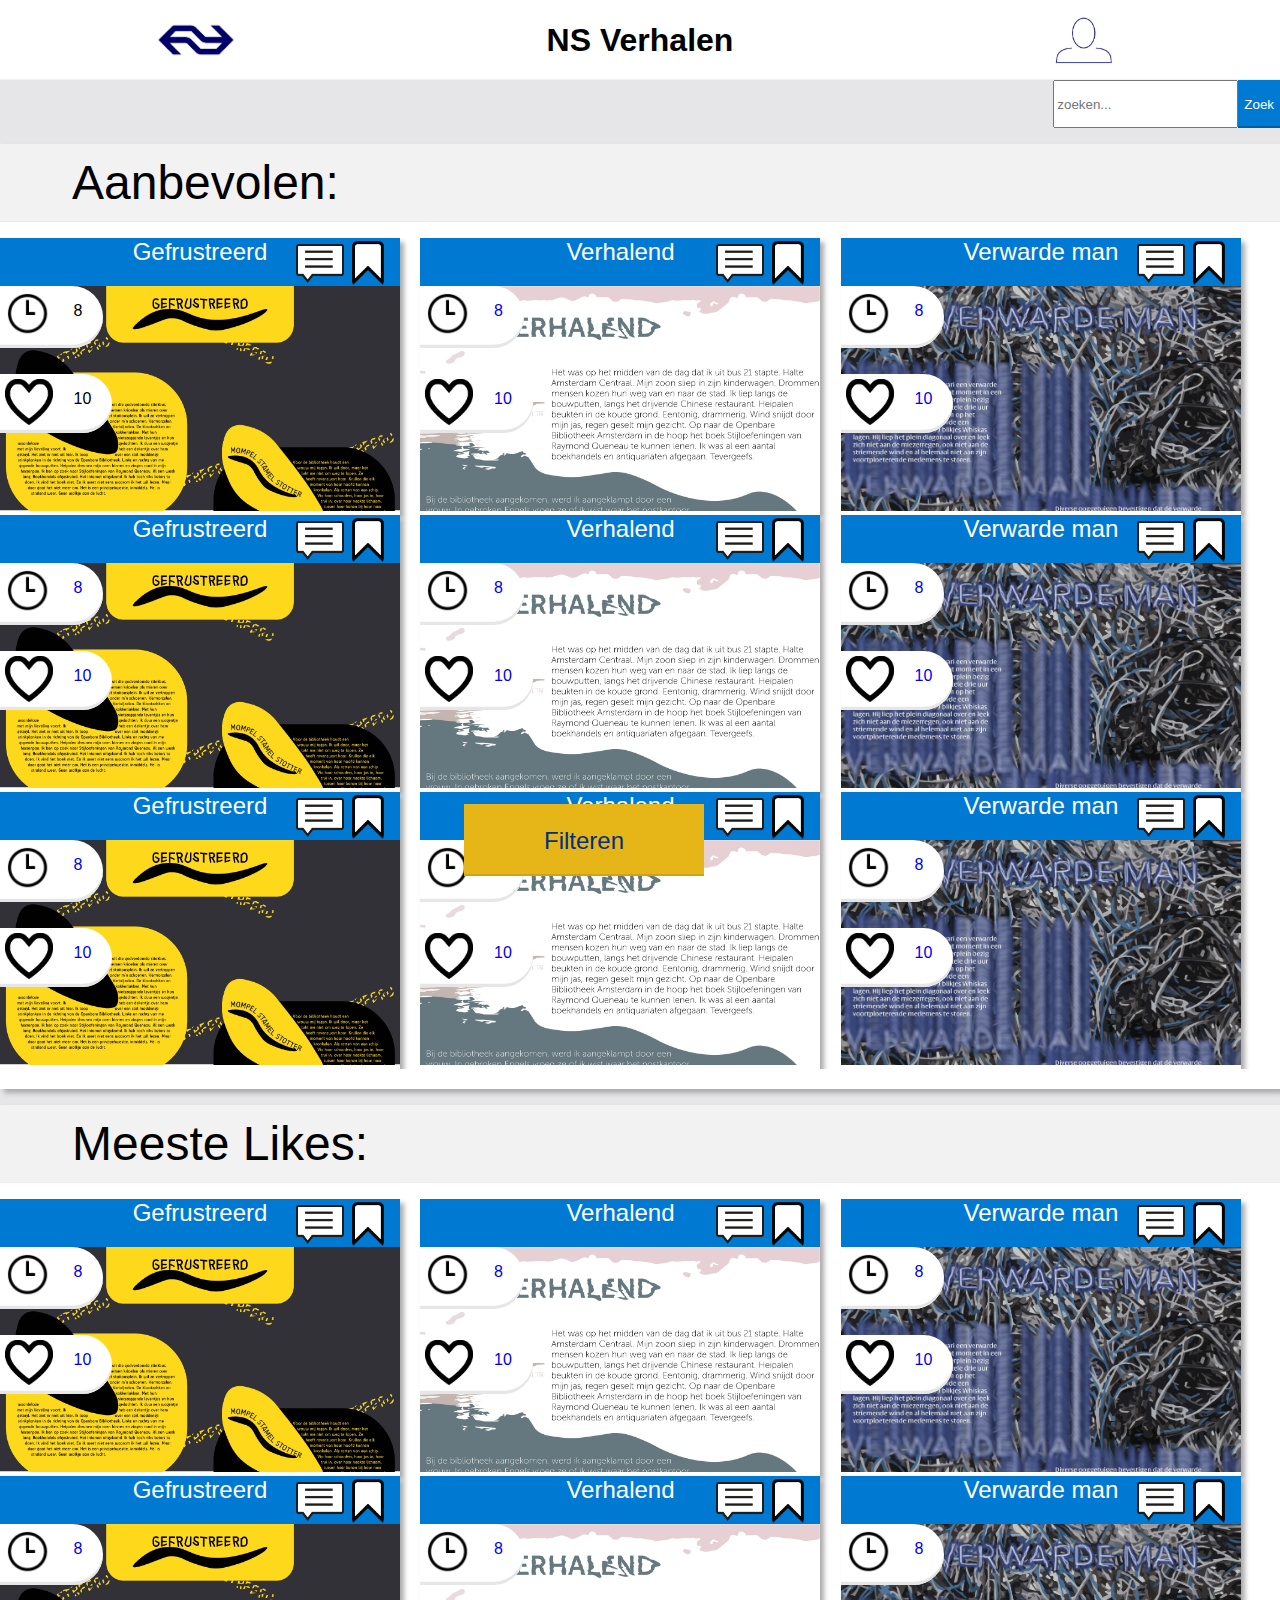
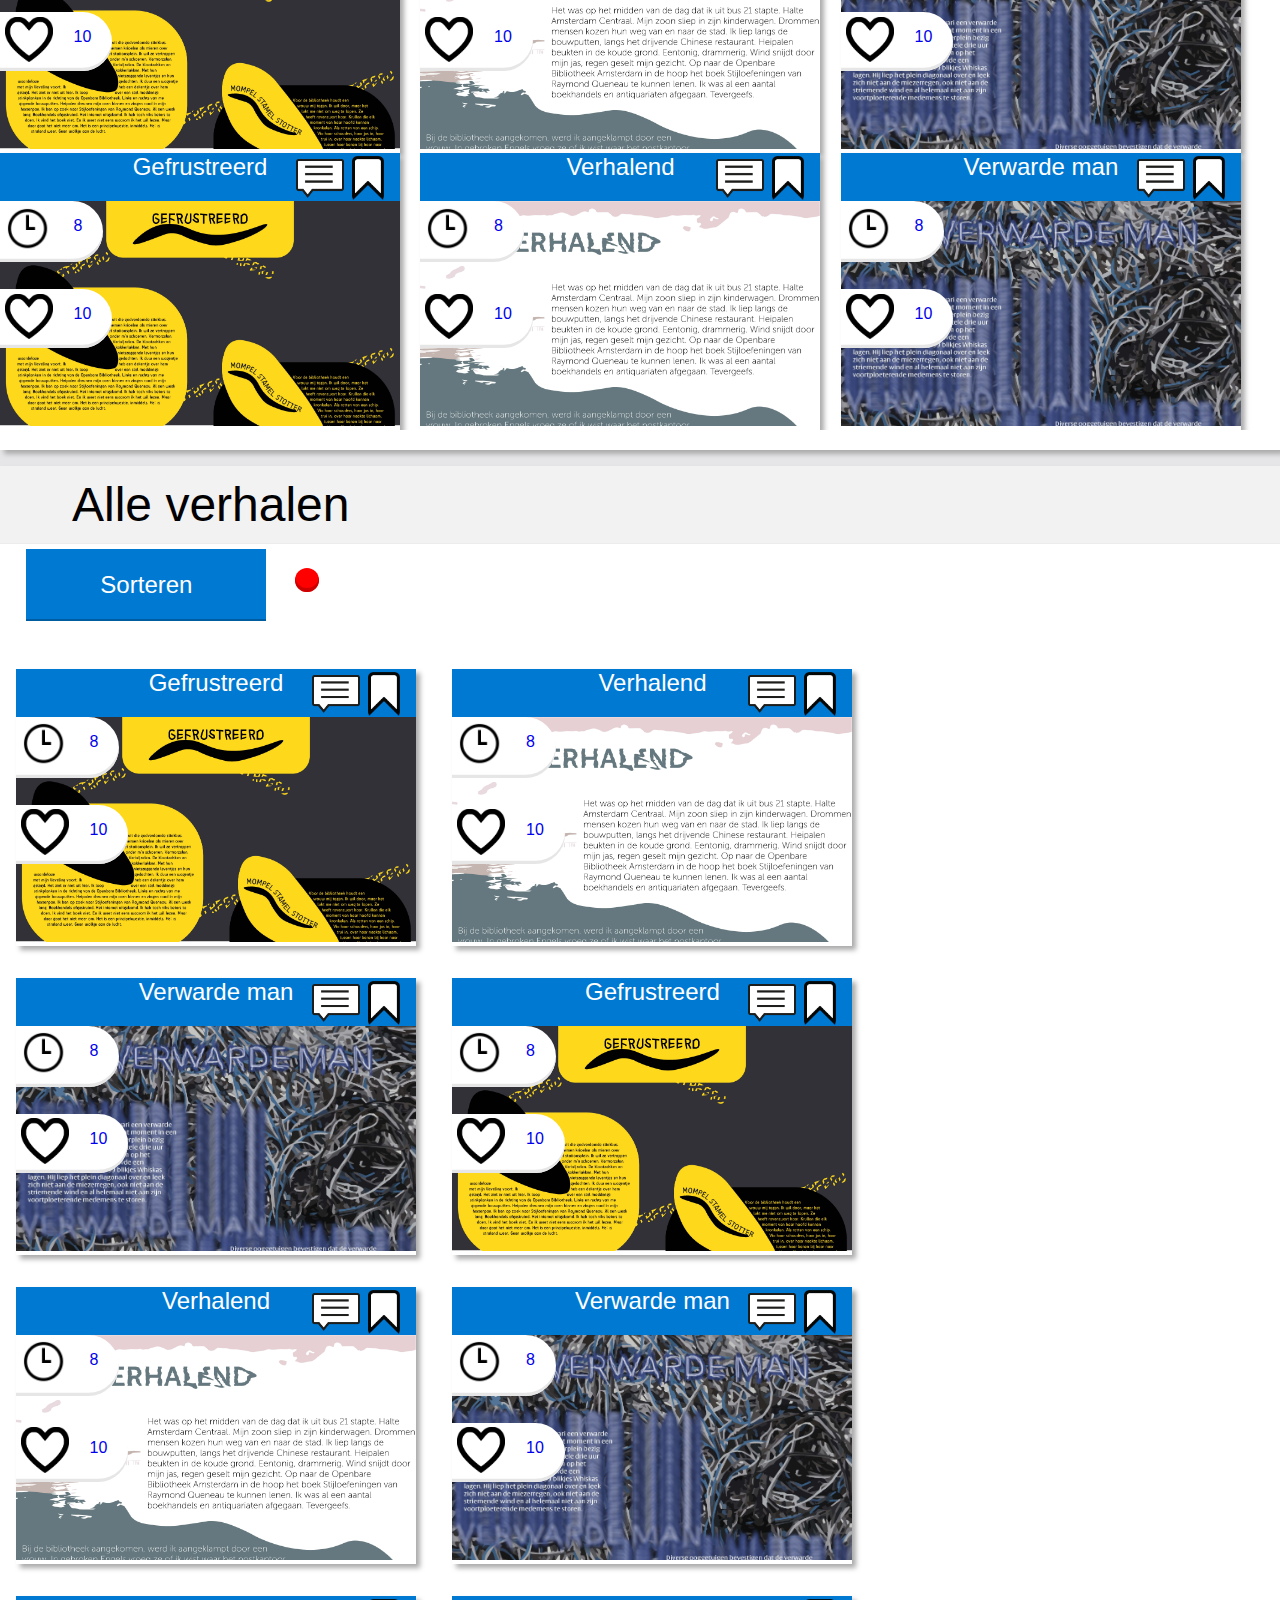
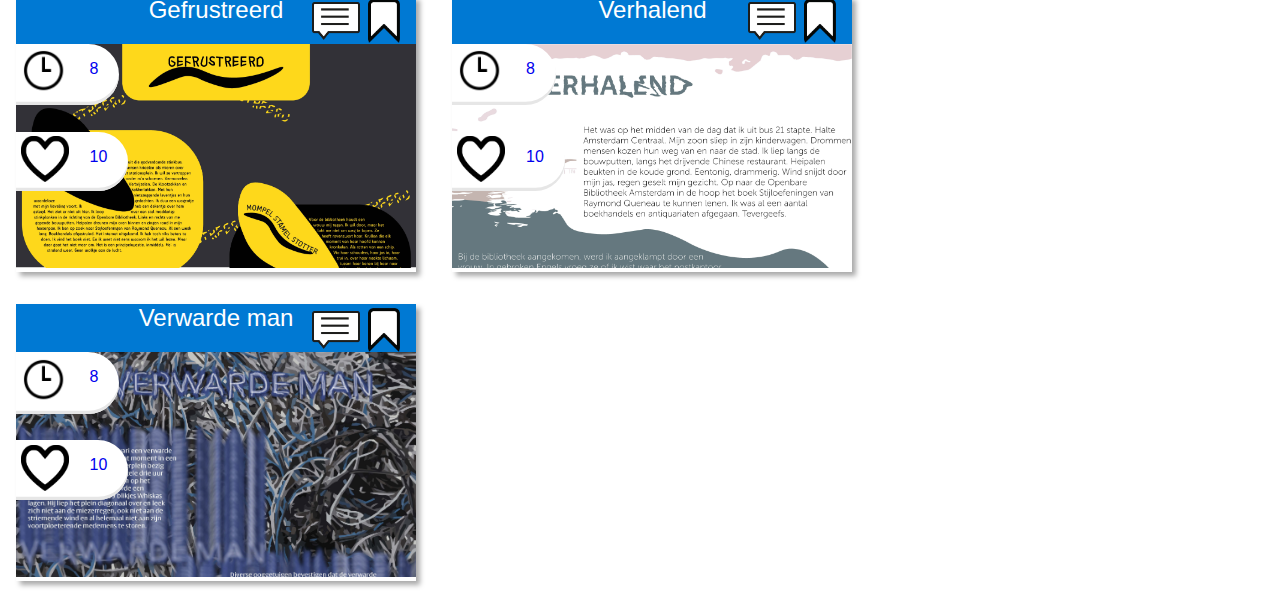
==== commit 5cd7d74b: "anchor" ====
--- a/index.html
+++ b/index.html
@@ -23,7 +23,6 @@
         <input checked class="tabInloggen" type="radio" id="inloggen" name="tabs">
         <input class="tabAanmelden" type="radio" id="aanmelden" name="tabs">
         <div class="tabs">
-
             <label class="tabsInloggen" for="inloggen">inloggen</label>
             <label class="tabsAanmelden" for="aanmelden">aanmelden</label>
         </div>
@@ -42,7 +41,7 @@
             <form>
                 <label for="emailRegister">e-mail adres:</label>
                 <input required id="emailRegister" type="email" placeholder="abc@email.com" class="formInput">
-                <input id="man" type="radio" class="geslacht" name="geslacht">
+                <input required id="man" type="radio" class="geslacht" name="geslacht">
                 <label for="man" class="geslacht">man</label>
                 <input id="vrouw" type="radio" value="female" class="geslacht" name="geslacht">
                 <label for="vrouw" class="geslacht">vrouw</label>
@@ -60,52 +59,12 @@
             <h2>Aanbevolen:</h2>
             <ul>
                 <li>
-                    <a href="gefrustreerd.html">
-                        <article>
-                            <h3>Gefrustreerd</h3>
-                            <img class="leeslijst" src="images/bookmark_leeg.png" alt="leeslijst knop">
-                            <img class="comment" src="images/comments.png" alt="leeslijst knop">
-                            <img src="images/compositie-gefrustreerd.jpg" alt="gefrustreerd">
-                            <dl class="leestijd">
-                                <dt class="hartje"> <img class="hartje" src="images/clock-png-clock-icon-1600.png" alt="aantal likes"></dt>
-                                <dd class="aantalLikes">8</dd>
-                            </dl>
-
-                            <dl class="likes">
-                                <dt> <img class="hartje" src="images/hartje_leeg.png" alt="aantal likes"></dt>
-                                <dd class="aantalLikes">10</dd>
-                            </dl>
-
-                        </article>
-                    </a>
-
-                </li>
-
-                <li>
-                    <a href="verhalend.html">
-                        <article>
-                            <h3>Verhalend</h3>
-                            <img class="leeslijst" src="images/bookmark_leeg.png" alt="leeslijst knop">
-                            <img class="comment" src="images/comments.png" alt="leeslijst knop">
-                            <img src="images/compositie-verhalend.jpg" alt="verhalend">
-                            <dl class="leestijd">
-                                <dt class="hartje"> <img class="hartje" src="images/clock-png-clock-icon-1600.png" alt="aantal likes"></dt>
-                                <dd class="aantalLikes">8</dd>
-                            </dl>
-                            <dl class="likes">
-                                <dt> <img class="hartje" src="images/hartje_leeg.png" alt="aantal likes"></dt>
-                                <dd class="aantalLikes">10</dd>
-                            </dl>
-                        </article>
-                    </a>
-                </li>
-                <li>
-                   <a href="de_verwarde_man.html">
                     <article>
-                        <h3>Verwarde man</h3>
+                        <h3>Gefrustreerd</h3>
                         <img class="leeslijst" src="images/bookmark_leeg.png" alt="leeslijst knop">
-                        <img class="comment" src="images/comments.png" alt="leeslijst knop">
-                        <img src="images/verwardeman-compositie.jpg" alt="verwarde man">
+                        <a href="https://jimvandeven.github.io/VerhalenSiteWEB/gefrustreerd.html#gefrustreerdComment"><img class="comment" src="images/comments.png" alt="leeslijst knop"></a>
+                        <a href="gefrustreerd.html">
+                            <img src="images/compositie-gefrustreerd.jpg" alt="gefrustreerd"></a>
                         <dl class="leestijd">
                             <dt class="hartje"> <img class="hartje" src="images/clock-png-clock-icon-1600.png" alt="aantal likes"></dt>
                             <dd class="aantalLikes">8</dd>
@@ -115,121 +74,157 @@
                             <dd class="aantalLikes">10</dd>
                         </dl>
                     </article>
-                    </a>
-                </li>
-                <li>
-                    <a href="gefrustreerd.html">
-                        <article>
-                            <h3>Gefrustreerd</h3>
-                            <img class="leeslijst" src="images/bookmark_leeg.png" alt="leeslijst knop">
-                            <img class="comment" src="images/comments.png" alt="leeslijst knop">
-                            <img src="images/compositie-gefrustreerd.jpg" alt="gefrustreerd">
-                            <dl class="leestijd">
-                                <dt class="hartje"> <img class="hartje" src="images/clock-png-clock-icon-1600.png" alt="aantal likes"></dt>
-                                <dd class="aantalLikes">8</dd>
-                            </dl>
-
-                            <dl class="likes">
-                                <dt> <img class="hartje" src="images/hartje_leeg.png" alt="aantal likes"></dt>
-                                <dd class="aantalLikes">10</dd>
-                            </dl>
-
-                        </article>
-                    </a>
-                </li>
-
-                <li>
-                    <a href="verhalend.html">
-                        <article>
-                            <h3>Verhalend</h3>
-                            <img class="leeslijst" src="images/bookmark_leeg.png" alt="leeslijst knop">
-                            <img class="comment" src="images/comments.png" alt="leeslijst knop">
-                            <img src="images/compositie-verhalend.jpg" alt="verhalend">
-                            <dl class="leestijd">
-                                <dt class="hartje"> <img class="hartje" src="images/clock-png-clock-icon-1600.png" alt="aantal likes"></dt>
-                                <dd class="aantalLikes">8</dd>
-                            </dl>
-                            <dl class="likes">
-                                <dt> <img class="hartje" src="images/hartje_leeg.png" alt="aantal likes"></dt>
-                                <dd class="aantalLikes">10</dd>
-                            </dl>
-                        </article>
-                    </a>
-                </li>
-                <li>
-                    <a href="de_verwarde_man.html">
-                    <article>
-                        <h3>Verwarde man</h3>
-                        <img class="leeslijst" src="images/bookmark_leeg.png" alt="leeslijst knop">
-                        <img class="comment" src="images/comments.png" alt="leeslijst knop">
-                        <img src="images/verwardeman-compositie.jpg" alt="verwarde man">
-                        <dl class="leestijd">
-                            <dt class="hartje"> <img class="hartje" src="images/clock-png-clock-icon-1600.png" alt="aantal likes"></dt>
-                            <dd class="aantalLikes">8</dd>
-                        </dl>
-                        <dl class="likes">
-                            <dt> <img class="hartje" src="images/hartje_leeg.png" alt="aantal likes"></dt>
-                            <dd class="aantalLikes">10</dd>
-                        </dl>
-                    </article>
-                    </a>
-                </li>
-                <li>
-                    <a href="gefrustreerd.html">
-                        <article>
-                            <h3>Gefrustreerd</h3>
-                            <img class="leeslijst" src="images/bookmark_leeg.png" alt="leeslijst knop">
-                            <img class="comment" src="images/comments.png" alt="leeslijst knop">
-                            <img src="images/compositie-gefrustreerd.jpg" alt="gefrustreerd">
-                            <dl class="leestijd">
-                                <dt class="hartje"> <img class="hartje" src="images/clock-png-clock-icon-1600.png" alt="aantal likes"></dt>
-                                <dd class="aantalLikes">8</dd>
-                            </dl>
-
-                            <dl class="likes">
-                                <dt> <img class="hartje" src="images/hartje_leeg.png" alt="aantal likes"></dt>
-                                <dd class="aantalLikes">10</dd>
-                            </dl>
-
-                        </article>
-                    </a>
-
-                </li>
-
-                <li>
-                    <a href="verhalend.html">
-                        <article>
-                            <h3>Verhalend</h3>
-                            <img class="leeslijst" src="images/bookmark_leeg.png" alt="leeslijst knop">
-                            <img class="comment" src="images/comments.png" alt="leeslijst knop">
-                            <img src="images/compositie-verhalend.jpg" alt="verhalend">
-                            <dl class="leestijd">
-                                <dt class="hartje"> <img class="hartje" src="images/clock-png-clock-icon-1600.png" alt="aantal likes"></dt>
-                                <dd class="aantalLikes">8</dd>
-                            </dl>
-                            <dl class="likes">
-                                <dt> <img class="hartje" src="images/hartje_leeg.png" alt="aantal likes"></dt>
-                                <dd class="aantalLikes">10</dd>
-                            </dl>
-                        </article>
-                    </a>
-                </li>
-                <li>
-                    <a href="de_verwarde_man.html">
-                    <article>
-                        <h3>Verwarde man</h3>
-                        <img class="leeslijst" src="images/bookmark_leeg.png" alt="leeslijst knop">
-                        <img class="comment" src="images/comments.png" alt="leeslijst knop">
-                        <img src="images/verwardeman-compositie.jpg" alt="verwarde man">
-                        <dl class="leestijd">
-                            <dt class="hartje"> <img class="hartje" src="images/clock-png-clock-icon-1600.png" alt="aantal likes"></dt>
-                            <dd class="aantalLikes">8</dd>
-                        </dl>
-                        <dl class="likes">
-                            <dt> <img class="hartje" src="images/hartje_leeg.png" alt="aantal likes"></dt>
-                            <dd class="aantalLikes">10</dd>
-                        </dl>
-                    </article>
+                </li>
+
+                <li>
+                    <a href="verhalend.html">
+                        <article>
+                            <h3>Verhalend</h3>
+                            <img class="leeslijst" src="images/bookmark_leeg.png" alt="leeslijst knop">
+                            <img class="comment" src="images/comments.png" alt="leeslijst knop">
+                            <img src="images/compositie-verhalend.jpg" alt="verhalend">
+                            <dl class="leestijd">
+                                <dt class="hartje"> <img class="hartje" src="images/clock-png-clock-icon-1600.png" alt="aantal likes"></dt>
+                                <dd class="aantalLikes">8</dd>
+                            </dl>
+                            <dl class="likes">
+                                <dt> <img class="hartje" src="images/hartje_leeg.png" alt="aantal likes"></dt>
+                                <dd class="aantalLikes">10</dd>
+                            </dl>
+                        </article>
+                    </a>
+                </li>
+                <li>
+                    <a href="de_verwarde_man.html">
+                        <article>
+                            <h3>Verwarde man</h3>
+                            <img class="leeslijst" src="images/bookmark_leeg.png" alt="leeslijst knop">
+                            <img class="comment" src="images/comments.png" alt="leeslijst knop">
+                            <img src="images/verwardeman-compositie.jpg" alt="verwarde man">
+                            <dl class="leestijd">
+                                <dt class="hartje"> <img class="hartje" src="images/clock-png-clock-icon-1600.png" alt="aantal likes"></dt>
+                                <dd class="aantalLikes">8</dd>
+                            </dl>
+                            <dl class="likes">
+                                <dt> <img class="hartje" src="images/hartje_leeg.png" alt="aantal likes"></dt>
+                                <dd class="aantalLikes">10</dd>
+                            </dl>
+                        </article>
+                    </a>
+                </li>
+                <li>
+                    <a href="gefrustreerd.html">
+                        <article>
+                            <h3>Gefrustreerd</h3>
+                            <img class="leeslijst" src="images/bookmark_leeg.png" alt="leeslijst knop">
+                            <img class="comment" src="images/comments.png" alt="leeslijst knop">
+                            <img src="images/compositie-gefrustreerd.jpg" alt="gefrustreerd">
+                            <dl class="leestijd">
+                                <dt class="hartje"> <img class="hartje" src="images/clock-png-clock-icon-1600.png" alt="aantal likes"></dt>
+                                <dd class="aantalLikes">8</dd>
+                            </dl>
+
+                            <dl class="likes">
+                                <dt> <img class="hartje" src="images/hartje_leeg.png" alt="aantal likes"></dt>
+                                <dd class="aantalLikes">10</dd>
+                            </dl>
+
+                        </article>
+                    </a>
+                </li>
+
+                <li>
+                    <a href="verhalend.html">
+                        <article>
+                            <h3>Verhalend</h3>
+                            <img class="leeslijst" src="images/bookmark_leeg.png" alt="leeslijst knop">
+                            <img class="comment" src="images/comments.png" alt="leeslijst knop">
+                            <img src="images/compositie-verhalend.jpg" alt="verhalend">
+                            <dl class="leestijd">
+                                <dt class="hartje"> <img class="hartje" src="images/clock-png-clock-icon-1600.png" alt="aantal likes"></dt>
+                                <dd class="aantalLikes">8</dd>
+                            </dl>
+                            <dl class="likes">
+                                <dt> <img class="hartje" src="images/hartje_leeg.png" alt="aantal likes"></dt>
+                                <dd class="aantalLikes">10</dd>
+                            </dl>
+                        </article>
+                    </a>
+                </li>
+                <li>
+                    <a href="de_verwarde_man.html">
+                        <article>
+                            <h3>Verwarde man</h3>
+                            <img class="leeslijst" src="images/bookmark_leeg.png" alt="leeslijst knop">
+                            <img class="comment" src="images/comments.png" alt="leeslijst knop">
+                            <img src="images/verwardeman-compositie.jpg" alt="verwarde man">
+                            <dl class="leestijd">
+                                <dt class="hartje"> <img class="hartje" src="images/clock-png-clock-icon-1600.png" alt="aantal likes"></dt>
+                                <dd class="aantalLikes">8</dd>
+                            </dl>
+                            <dl class="likes">
+                                <dt> <img class="hartje" src="images/hartje_leeg.png" alt="aantal likes"></dt>
+                                <dd class="aantalLikes">10</dd>
+                            </dl>
+                        </article>
+                    </a>
+                </li>
+                <li>
+                    <a href="gefrustreerd.html">
+                        <article>
+                            <h3>Gefrustreerd</h3>
+                            <img class="leeslijst" src="images/bookmark_leeg.png" alt="leeslijst knop">
+                            <img class="comment" src="images/comments.png" alt="leeslijst knop">
+                            <img src="images/compositie-gefrustreerd.jpg" alt="gefrustreerd">
+                            <dl class="leestijd">
+                                <dt class="hartje"> <img class="hartje" src="images/clock-png-clock-icon-1600.png" alt="aantal likes"></dt>
+                                <dd class="aantalLikes">8</dd>
+                            </dl>
+
+                            <dl class="likes">
+                                <dt> <img class="hartje" src="images/hartje_leeg.png" alt="aantal likes"></dt>
+                                <dd class="aantalLikes">10</dd>
+                            </dl>
+
+                        </article>
+                    </a>
+
+                </li>
+
+                <li>
+                    <a href="verhalend.html">
+                        <article>
+                            <h3>Verhalend</h3>
+                            <img class="leeslijst" src="images/bookmark_leeg.png" alt="leeslijst knop">
+                            <img class="comment" src="images/comments.png" alt="leeslijst knop">
+                            <img src="images/compositie-verhalend.jpg" alt="verhalend">
+                            <dl class="leestijd">
+                                <dt class="hartje"> <img class="hartje" src="images/clock-png-clock-icon-1600.png" alt="aantal likes"></dt>
+                                <dd class="aantalLikes">8</dd>
+                            </dl>
+                            <dl class="likes">
+                                <dt> <img class="hartje" src="images/hartje_leeg.png" alt="aantal likes"></dt>
+                                <dd class="aantalLikes">10</dd>
+                            </dl>
+                        </article>
+                    </a>
+                </li>
+                <li>
+                    <a href="de_verwarde_man.html">
+                        <article>
+                            <h3>Verwarde man</h3>
+                            <img class="leeslijst" src="images/bookmark_leeg.png" alt="leeslijst knop">
+                            <img class="comment" src="images/comments.png" alt="leeslijst knop">
+                            <img src="images/verwardeman-compositie.jpg" alt="verwarde man">
+                            <dl class="leestijd">
+                                <dt class="hartje"> <img class="hartje" src="images/clock-png-clock-icon-1600.png" alt="aantal likes"></dt>
+                                <dd class="aantalLikes">8</dd>
+                            </dl>
+                            <dl class="likes">
+                                <dt> <img class="hartje" src="images/hartje_leeg.png" alt="aantal likes"></dt>
+                                <dd class="aantalLikes">10</dd>
+                            </dl>
+                        </article>
                     </a>
                 </li>
             </ul>
@@ -278,135 +273,135 @@
                 </li>
                 <li>
                     <a href="de_verwarde_man.html">
-                    <article>
-                        <h3>Verwarde man</h3>
-                        <img class="leeslijst" src="images/bookmark_leeg.png" alt="leeslijst knop">
-                        <img class="comment" src="images/comments.png" alt="leeslijst knop">
-                        <img src="images/verwardeman-compositie.jpg" alt="verwarde man">
-                        <dl class="leestijd">
-                            <dt class="hartje"> <img class="hartje" src="images/clock-png-clock-icon-1600.png" alt="aantal likes"></dt>
-                            <dd class="aantalLikes">8</dd>
-                        </dl>
-                        <dl class="likes">
-                            <dt> <img class="hartje" src="images/hartje_leeg.png" alt="aantal likes"></dt>
-                            <dd class="aantalLikes">10</dd>
-                        </dl>
-                    </article>
-                    </a>
-                </li>
-                <li>
-                    <a href="gefrustreerd.html">
-                        <article>
-                            <h3>Gefrustreerd</h3>
-                            <img class="leeslijst" src="images/bookmark_leeg.png" alt="leeslijst knop">
-                            <img class="comment" src="images/comments.png" alt="leeslijst knop">
-                            <img src="images/compositie-gefrustreerd.jpg" alt="gefrustreerd">
-                            <dl class="leestijd">
-                                <dt class="hartje"> <img class="hartje" src="images/clock-png-clock-icon-1600.png" alt="aantal likes"></dt>
-                                <dd class="aantalLikes">8</dd>
-                            </dl>
-
-                            <dl class="likes">
-                                <dt> <img class="hartje" src="images/hartje_leeg.png" alt="aantal likes"></dt>
-                                <dd class="aantalLikes">10</dd>
-                            </dl>
-
-                        </article>
-                    </a>
-                </li>
-
-                <li>
-                    <a href="verhalend.html">
-                        <article>
-                            <h3>Verhalend</h3>
-                            <img class="leeslijst" src="images/bookmark_leeg.png" alt="leeslijst knop">
-                            <img class="comment" src="images/comments.png" alt="leeslijst knop">
-                            <img src="images/compositie-verhalend.jpg" alt="verhalend">
-                            <dl class="leestijd">
-                                <dt class="hartje"> <img class="hartje" src="images/clock-png-clock-icon-1600.png" alt="aantal likes"></dt>
-                                <dd class="aantalLikes">8</dd>
-                            </dl>
-                            <dl class="likes">
-                                <dt> <img class="hartje" src="images/hartje_leeg.png" alt="aantal likes"></dt>
-                                <dd class="aantalLikes">10</dd>
-                            </dl>
-                        </article>
-                    </a>
-                </li>
-                <li>
-                    <a href="de_verwarde_man.html">
-                    <article>
-                        <h3>Verwarde man</h3>
-                        <img class="leeslijst" src="images/bookmark_leeg.png" alt="leeslijst knop">
-                        <img class="comment" src="images/comments.png" alt="leeslijst knop">
-                        <img src="images/verwardeman-compositie.jpg" alt="verwarde man">
-                        <dl class="leestijd">
-                            <dt class="hartje"> <img class="hartje" src="images/clock-png-clock-icon-1600.png" alt="aantal likes"></dt>
-                            <dd class="aantalLikes">8</dd>
-                        </dl>
-                        <dl class="likes">
-                            <dt> <img class="hartje" src="images/hartje_leeg.png" alt="aantal likes"></dt>
-                            <dd class="aantalLikes">10</dd>
-                        </dl>
-                    </article>
-                    </a>
-                </li>
-                <li>
-                    <a href="gefrustreerd.html">
-                        <article>
-                            <h3>Gefrustreerd</h3>
-                            <img class="leeslijst" src="images/bookmark_leeg.png" alt="leeslijst knop">
-                            <img class="comment" src="images/comments.png" alt="leeslijst knop">
-                            <img src="images/compositie-gefrustreerd.jpg" alt="gefrustreerd">
-                            <dl class="leestijd">
-                                <dt class="hartje"> <img class="hartje" src="images/clock-png-clock-icon-1600.png" alt="aantal likes"></dt>
-                                <dd class="aantalLikes">8</dd>
-                            </dl>
-
-                            <dl class="likes">
-                                <dt> <img class="hartje" src="images/hartje_leeg.png" alt="aantal likes"></dt>
-                                <dd class="aantalLikes">10</dd>
-                            </dl>
-
-                        </article>
-                    </a>
-
-                </li>
-
-                <li>
-                    <a href="verhalend.html">
-                        <article>
-                            <h3>Verhalend</h3>
-                            <img class="leeslijst" src="images/bookmark_leeg.png" alt="leeslijst knop">
-                            <img class="comment" src="images/comments.png" alt="leeslijst knop">
-                            <img src="images/compositie-verhalend.jpg" alt="verhalend">
-                            <dl class="leestijd">
-                                <dt class="hartje"> <img class="hartje" src="images/clock-png-clock-icon-1600.png" alt="aantal likes"></dt>
-                                <dd class="aantalLikes">8</dd>
-                            </dl>
-                            <dl class="likes">
-                                <dt> <img class="hartje" src="images/hartje_leeg.png" alt="aantal likes"></dt>
-                                <dd class="aantalLikes">10</dd>
-                            </dl>
-                        </article>
-                    </a>
-                </li>
-                <li>
-                    <a href="de_verwarde_man.html">
-                    <article>
-                        <h3>Verwarde man</h3>
-                        <img class="leeslijst" src="images/bookmark_leeg.png" alt="leeslijst knop">
-                        <img class="comment" src="images/comments.png" alt="leeslijst knop">
-                        <img src="images/verwardeman-compositie.jpg" alt="verwarde man">
-                        <dl class="leestijd">
-                            <dt class="hartje"> <img class="hartje" src="images/clock-png-clock-icon-1600.png" alt="aantal likes"></dt>
-                            <dd class="aantalLikes">8</dd>
-                        </dl>
-                        <dl class="likes">
-                            <dt> <img class="hartje" src="images/hartje_leeg.png" alt="aantal likes"></dt>
-                            <dd class="aantalLikes">10</dd>
-                        </dl>
-                    </article>
+                        <article>
+                            <h3>Verwarde man</h3>
+                            <img class="leeslijst" src="images/bookmark_leeg.png" alt="leeslijst knop">
+                            <img class="comment" src="images/comments.png" alt="leeslijst knop">
+                            <img src="images/verwardeman-compositie.jpg" alt="verwarde man">
+                            <dl class="leestijd">
+                                <dt class="hartje"> <img class="hartje" src="images/clock-png-clock-icon-1600.png" alt="aantal likes"></dt>
+                                <dd class="aantalLikes">8</dd>
+                            </dl>
+                            <dl class="likes">
+                                <dt> <img class="hartje" src="images/hartje_leeg.png" alt="aantal likes"></dt>
+                                <dd class="aantalLikes">10</dd>
+                            </dl>
+                        </article>
+                    </a>
+                </li>
+                <li>
+                    <a href="gefrustreerd.html">
+                        <article>
+                            <h3>Gefrustreerd</h3>
+                            <img class="leeslijst" src="images/bookmark_leeg.png" alt="leeslijst knop">
+                            <img class="comment" src="images/comments.png" alt="leeslijst knop">
+                            <img src="images/compositie-gefrustreerd.jpg" alt="gefrustreerd">
+                            <dl class="leestijd">
+                                <dt class="hartje"> <img class="hartje" src="images/clock-png-clock-icon-1600.png" alt="aantal likes"></dt>
+                                <dd class="aantalLikes">8</dd>
+                            </dl>
+
+                            <dl class="likes">
+                                <dt> <img class="hartje" src="images/hartje_leeg.png" alt="aantal likes"></dt>
+                                <dd class="aantalLikes">10</dd>
+                            </dl>
+
+                        </article>
+                    </a>
+                </li>
+
+                <li>
+                    <a href="verhalend.html">
+                        <article>
+                            <h3>Verhalend</h3>
+                            <img class="leeslijst" src="images/bookmark_leeg.png" alt="leeslijst knop">
+                            <img class="comment" src="images/comments.png" alt="leeslijst knop">
+                            <img src="images/compositie-verhalend.jpg" alt="verhalend">
+                            <dl class="leestijd">
+                                <dt class="hartje"> <img class="hartje" src="images/clock-png-clock-icon-1600.png" alt="aantal likes"></dt>
+                                <dd class="aantalLikes">8</dd>
+                            </dl>
+                            <dl class="likes">
+                                <dt> <img class="hartje" src="images/hartje_leeg.png" alt="aantal likes"></dt>
+                                <dd class="aantalLikes">10</dd>
+                            </dl>
+                        </article>
+                    </a>
+                </li>
+                <li>
+                    <a href="de_verwarde_man.html">
+                        <article>
+                            <h3>Verwarde man</h3>
+                            <img class="leeslijst" src="images/bookmark_leeg.png" alt="leeslijst knop">
+                            <img class="comment" src="images/comments.png" alt="leeslijst knop">
+                            <img src="images/verwardeman-compositie.jpg" alt="verwarde man">
+                            <dl class="leestijd">
+                                <dt class="hartje"> <img class="hartje" src="images/clock-png-clock-icon-1600.png" alt="aantal likes"></dt>
+                                <dd class="aantalLikes">8</dd>
+                            </dl>
+                            <dl class="likes">
+                                <dt> <img class="hartje" src="images/hartje_leeg.png" alt="aantal likes"></dt>
+                                <dd class="aantalLikes">10</dd>
+                            </dl>
+                        </article>
+                    </a>
+                </li>
+                <li>
+                    <a href="gefrustreerd.html">
+                        <article>
+                            <h3>Gefrustreerd</h3>
+                            <img class="leeslijst" src="images/bookmark_leeg.png" alt="leeslijst knop">
+                            <img class="comment" src="images/comments.png" alt="leeslijst knop">
+                            <img src="images/compositie-gefrustreerd.jpg" alt="gefrustreerd">
+                            <dl class="leestijd">
+                                <dt class="hartje"> <img class="hartje" src="images/clock-png-clock-icon-1600.png" alt="aantal likes"></dt>
+                                <dd class="aantalLikes">8</dd>
+                            </dl>
+
+                            <dl class="likes">
+                                <dt> <img class="hartje" src="images/hartje_leeg.png" alt="aantal likes"></dt>
+                                <dd class="aantalLikes">10</dd>
+                            </dl>
+
+                        </article>
+                    </a>
+
+                </li>
+
+                <li>
+                    <a href="verhalend.html">
+                        <article>
+                            <h3>Verhalend</h3>
+                            <img class="leeslijst" src="images/bookmark_leeg.png" alt="leeslijst knop">
+                            <img class="comment" src="images/comments.png" alt="leeslijst knop">
+                            <img src="images/compositie-verhalend.jpg" alt="verhalend">
+                            <dl class="leestijd">
+                                <dt class="hartje"> <img class="hartje" src="images/clock-png-clock-icon-1600.png" alt="aantal likes"></dt>
+                                <dd class="aantalLikes">8</dd>
+                            </dl>
+                            <dl class="likes">
+                                <dt> <img class="hartje" src="images/hartje_leeg.png" alt="aantal likes"></dt>
+                                <dd class="aantalLikes">10</dd>
+                            </dl>
+                        </article>
+                    </a>
+                </li>
+                <li>
+                    <a href="de_verwarde_man.html">
+                        <article>
+                            <h3>Verwarde man</h3>
+                            <img class="leeslijst" src="images/bookmark_leeg.png" alt="leeslijst knop">
+                            <img class="comment" src="images/comments.png" alt="leeslijst knop">
+                            <img src="images/verwardeman-compositie.jpg" alt="verwarde man">
+                            <dl class="leestijd">
+                                <dt class="hartje"> <img class="hartje" src="images/clock-png-clock-icon-1600.png" alt="aantal likes"></dt>
+                                <dd class="aantalLikes">8</dd>
+                            </dl>
+                            <dl class="likes">
+                                <dt> <img class="hartje" src="images/hartje_leeg.png" alt="aantal likes"></dt>
+                                <dd class="aantalLikes">10</dd>
+                            </dl>
+                        </article>
                     </a>
                 </li>
             </ul>
@@ -476,136 +471,136 @@
                 </li>
                 <li>
                     <a href="de_verwarde_man.html">
-                    <article>
-                        <h3>Verwarde man</h3>
-                        <img class="leeslijst" src="images/bookmark_leeg.png" alt="leeslijst knop">
-                        <img class="comment" src="images/comments.png" alt="leeslijst knop">
-                        <img src="images/verwardeman-compositie.jpg" alt="verwarde man">
-                        <dl class="leestijd">
-                            <dt class="hartje"> <img class="hartje" src="images/clock-png-clock-icon-1600.png" alt="aantal likes"></dt>
-                            <dd class="aantalLikes">8</dd>
-                        </dl>
-                        <dl class="likes">
-                            <dt> <img class="hartje" src="images/hartje_leeg.png" alt="aantal likes"></dt>
-                            <dd class="aantalLikes">10</dd>
-                        </dl>
-                    </article>
-                    </a>
-                </li>
-                <li>
-                    <a href="gefrustreerd.html">
-                        <article>
-                            <h3>Gefrustreerd</h3>
-                            <img class="leeslijst" src="images/bookmark_leeg.png" alt="leeslijst knop">
-                            <img class="comment" src="images/comments.png" alt="leeslijst knop">
-                            <img src="images/compositie-gefrustreerd.jpg" alt="gefrustreerd">
-                            <dl class="leestijd">
-                                <dt class="hartje"> <img class="hartje" src="images/clock-png-clock-icon-1600.png" alt="aantal likes"></dt>
-                                <dd class="aantalLikes">8</dd>
-                            </dl>
-
-                            <dl class="likes">
-                                <dt> <img class="hartje" src="images/hartje_leeg.png" alt="aantal likes"></dt>
-                                <dd class="aantalLikes">10</dd>
-                            </dl>
-
-                        </article>
-                    </a>
-
-                </li>
-
-                <li>
-                    <a href="verhalend.html">
-                        <article>
-                            <h3>Verhalend</h3>
-                            <img class="leeslijst" src="images/bookmark_leeg.png" alt="leeslijst knop">
-                            <img class="comment" src="images/comments.png" alt="leeslijst knop">
-                            <img src="images/compositie-verhalend.jpg" alt="verhalend">
-                            <dl class="leestijd">
-                                <dt class="hartje"> <img class="hartje" src="images/clock-png-clock-icon-1600.png" alt="aantal likes"></dt>
-                                <dd class="aantalLikes">8</dd>
-                            </dl>
-                            <dl class="likes">
-                                <dt> <img class="hartje" src="images/hartje_leeg.png" alt="aantal likes"></dt>
-                                <dd class="aantalLikes">10</dd>
-                            </dl>
-                        </article>
-                    </a>
-                </li>
-                <li>
-                    <a href="de_verwarde_man.html">
-                    <article>
-                        <h3>Verwarde man</h3>
-                        <img class="leeslijst" src="images/bookmark_leeg.png" alt="leeslijst knop">
-                        <img class="comment" src="images/comments.png" alt="leeslijst knop">
-                        <img src="images/verwardeman-compositie.jpg" alt="verwarde man">
-                        <dl class="leestijd">
-                            <dt class="hartje"> <img class="hartje" src="images/clock-png-clock-icon-1600.png" alt="aantal likes"></dt>
-                            <dd class="aantalLikes">8</dd>
-                        </dl>
-                        <dl class="likes">
-                            <dt> <img class="hartje" src="images/hartje_leeg.png" alt="aantal likes"></dt>
-                            <dd class="aantalLikes">10</dd>
-                        </dl>
-                    </article>
-                    </a>
-                </li>
-                <li>
-                    <a href="gefrustreerd.html">
-                        <article>
-                            <h3>Gefrustreerd</h3>
-                            <img class="leeslijst" src="images/bookmark_leeg.png" alt="leeslijst knop">
-                            <img class="comment" src="images/comments.png" alt="leeslijst knop">
-                            <img src="images/compositie-gefrustreerd.jpg" alt="gefrustreerd">
-                            <dl class="leestijd">
-                                <dt class="hartje"> <img class="hartje" src="images/clock-png-clock-icon-1600.png" alt="aantal likes"></dt>
-                                <dd class="aantalLikes">8</dd>
-                            </dl>
-
-                            <dl class="likes">
-                                <dt> <img class="hartje" src="images/hartje_leeg.png" alt="aantal likes"></dt>
-                                <dd class="aantalLikes">10</dd>
-                            </dl>
-
-                        </article>
-                    </a>
-
-                </li>
-
-                <li>
-                    <a href="verhalend.html">
-                        <article>
-                            <h3>Verhalend</h3>
-                            <img class="leeslijst" src="images/bookmark_leeg.png" alt="leeslijst knop">
-                            <img class="comment" src="images/comments.png" alt="leeslijst knop">
-                            <img src="images/compositie-verhalend.jpg" alt="verhalend">
-                            <dl class="leestijd">
-                                <dt class="hartje"> <img class="hartje" src="images/clock-png-clock-icon-1600.png" alt="aantal likes"></dt>
-                                <dd class="aantalLikes">8</dd>
-                            </dl>
-                            <dl class="likes">
-                                <dt> <img class="hartje" src="images/hartje_leeg.png" alt="aantal likes"></dt>
-                                <dd class="aantalLikes">10</dd>
-                            </dl>
-                        </article>
-                    </a>
-                </li>
-                <li>
-                    <a href="de_verwarde_man.html">
-                    <article>
-                        <h3>Verwarde man</h3>
-                        <img class="leeslijst" src="images/bookmark_leeg.png" alt="leeslijst knop">
-                        <img class="comment" src="images/comments.png" alt="leeslijst knop">
-                        <img src="images/verwardeman-compositie.jpg" alt="verwarde man">
-                        <dl class="leestijd">
-                            <dt class="hartje"> <img class="hartje" src="images/clock-png-clock-icon-1600.png" alt="aantal likes"></dt>
-                            <dd class="aantalLikes">8</dd>
-                        </dl>
-                        <dl class="likes">
-                            <dt> <img class="hartje" src="images/hartje_leeg.png" alt="aantal likes"></dt>
-                            <dd class="aantalLikes">10</dd>
-                        </dl>
-                    </article>
+                        <article>
+                            <h3>Verwarde man</h3>
+                            <img class="leeslijst" src="images/bookmark_leeg.png" alt="leeslijst knop">
+                            <img class="comment" src="images/comments.png" alt="leeslijst knop">
+                            <img src="images/verwardeman-compositie.jpg" alt="verwarde man">
+                            <dl class="leestijd">
+                                <dt class="hartje"> <img class="hartje" src="images/clock-png-clock-icon-1600.png" alt="aantal likes"></dt>
+                                <dd class="aantalLikes">8</dd>
+                            </dl>
+                            <dl class="likes">
+                                <dt> <img class="hartje" src="images/hartje_leeg.png" alt="aantal likes"></dt>
+                                <dd class="aantalLikes">10</dd>
+                            </dl>
+                        </article>
+                    </a>
+                </li>
+                <li>
+                    <a href="gefrustreerd.html">
+                        <article>
+                            <h3>Gefrustreerd</h3>
+                            <img class="leeslijst" src="images/bookmark_leeg.png" alt="leeslijst knop">
+                            <img class="comment" src="images/comments.png" alt="leeslijst knop">
+                            <img src="images/compositie-gefrustreerd.jpg" alt="gefrustreerd">
+                            <dl class="leestijd">
+                                <dt class="hartje"> <img class="hartje" src="images/clock-png-clock-icon-1600.png" alt="aantal likes"></dt>
+                                <dd class="aantalLikes">8</dd>
+                            </dl>
+
+                            <dl class="likes">
+                                <dt> <img class="hartje" src="images/hartje_leeg.png" alt="aantal likes"></dt>
+                                <dd class="aantalLikes">10</dd>
+                            </dl>
+
+                        </article>
+                    </a>
+
+                </li>
+
+                <li>
+                    <a href="verhalend.html">
+                        <article>
+                            <h3>Verhalend</h3>
+                            <img class="leeslijst" src="images/bookmark_leeg.png" alt="leeslijst knop">
+                            <img class="comment" src="images/comments.png" alt="leeslijst knop">
+                            <img src="images/compositie-verhalend.jpg" alt="verhalend">
+                            <dl class="leestijd">
+                                <dt class="hartje"> <img class="hartje" src="images/clock-png-clock-icon-1600.png" alt="aantal likes"></dt>
+                                <dd class="aantalLikes">8</dd>
+                            </dl>
+                            <dl class="likes">
+                                <dt> <img class="hartje" src="images/hartje_leeg.png" alt="aantal likes"></dt>
+                                <dd class="aantalLikes">10</dd>
+                            </dl>
+                        </article>
+                    </a>
+                </li>
+                <li>
+                    <a href="de_verwarde_man.html">
+                        <article>
+                            <h3>Verwarde man</h3>
+                            <img class="leeslijst" src="images/bookmark_leeg.png" alt="leeslijst knop">
+                            <img class="comment" src="images/comments.png" alt="leeslijst knop">
+                            <img src="images/verwardeman-compositie.jpg" alt="verwarde man">
+                            <dl class="leestijd">
+                                <dt class="hartje"> <img class="hartje" src="images/clock-png-clock-icon-1600.png" alt="aantal likes"></dt>
+                                <dd class="aantalLikes">8</dd>
+                            </dl>
+                            <dl class="likes">
+                                <dt> <img class="hartje" src="images/hartje_leeg.png" alt="aantal likes"></dt>
+                                <dd class="aantalLikes">10</dd>
+                            </dl>
+                        </article>
+                    </a>
+                </li>
+                <li>
+                    <a href="gefrustreerd.html">
+                        <article>
+                            <h3>Gefrustreerd</h3>
+                            <img class="leeslijst" src="images/bookmark_leeg.png" alt="leeslijst knop">
+                            <img class="comment" src="images/comments.png" alt="leeslijst knop">
+                            <img src="images/compositie-gefrustreerd.jpg" alt="gefrustreerd">
+                            <dl class="leestijd">
+                                <dt class="hartje"> <img class="hartje" src="images/clock-png-clock-icon-1600.png" alt="aantal likes"></dt>
+                                <dd class="aantalLikes">8</dd>
+                            </dl>
+
+                            <dl class="likes">
+                                <dt> <img class="hartje" src="images/hartje_leeg.png" alt="aantal likes"></dt>
+                                <dd class="aantalLikes">10</dd>
+                            </dl>
+
+                        </article>
+                    </a>
+
+                </li>
+
+                <li>
+                    <a href="verhalend.html">
+                        <article>
+                            <h3>Verhalend</h3>
+                            <img class="leeslijst" src="images/bookmark_leeg.png" alt="leeslijst knop">
+                            <img class="comment" src="images/comments.png" alt="leeslijst knop">
+                            <img src="images/compositie-verhalend.jpg" alt="verhalend">
+                            <dl class="leestijd">
+                                <dt class="hartje"> <img class="hartje" src="images/clock-png-clock-icon-1600.png" alt="aantal likes"></dt>
+                                <dd class="aantalLikes">8</dd>
+                            </dl>
+                            <dl class="likes">
+                                <dt> <img class="hartje" src="images/hartje_leeg.png" alt="aantal likes"></dt>
+                                <dd class="aantalLikes">10</dd>
+                            </dl>
+                        </article>
+                    </a>
+                </li>
+                <li>
+                    <a href="de_verwarde_man.html">
+                        <article>
+                            <h3>Verwarde man</h3>
+                            <img class="leeslijst" src="images/bookmark_leeg.png" alt="leeslijst knop">
+                            <img class="comment" src="images/comments.png" alt="leeslijst knop">
+                            <img src="images/verwardeman-compositie.jpg" alt="verwarde man">
+                            <dl class="leestijd">
+                                <dt class="hartje"> <img class="hartje" src="images/clock-png-clock-icon-1600.png" alt="aantal likes"></dt>
+                                <dd class="aantalLikes">8</dd>
+                            </dl>
+                            <dl class="likes">
+                                <dt> <img class="hartje" src="images/hartje_leeg.png" alt="aantal likes"></dt>
+                                <dd class="aantalLikes">10</dd>
+                            </dl>
+                        </article>
                     </a>
                 </li>
             </ul>
--- a/css/style.css
+++ b/css/style.css
@@ -56,7 +56,8 @@
     width: 3em;
 }
 
-dd {    text-decoration: none;
+dd {
+    text-decoration: none;
 
 }
 
@@ -656,7 +657,10 @@
 
 a:visited {
     text-decoration: none;
-}
+    text-emphasis: none;
+}
+
+
 
 /*GEFRUSTREERD*/
 
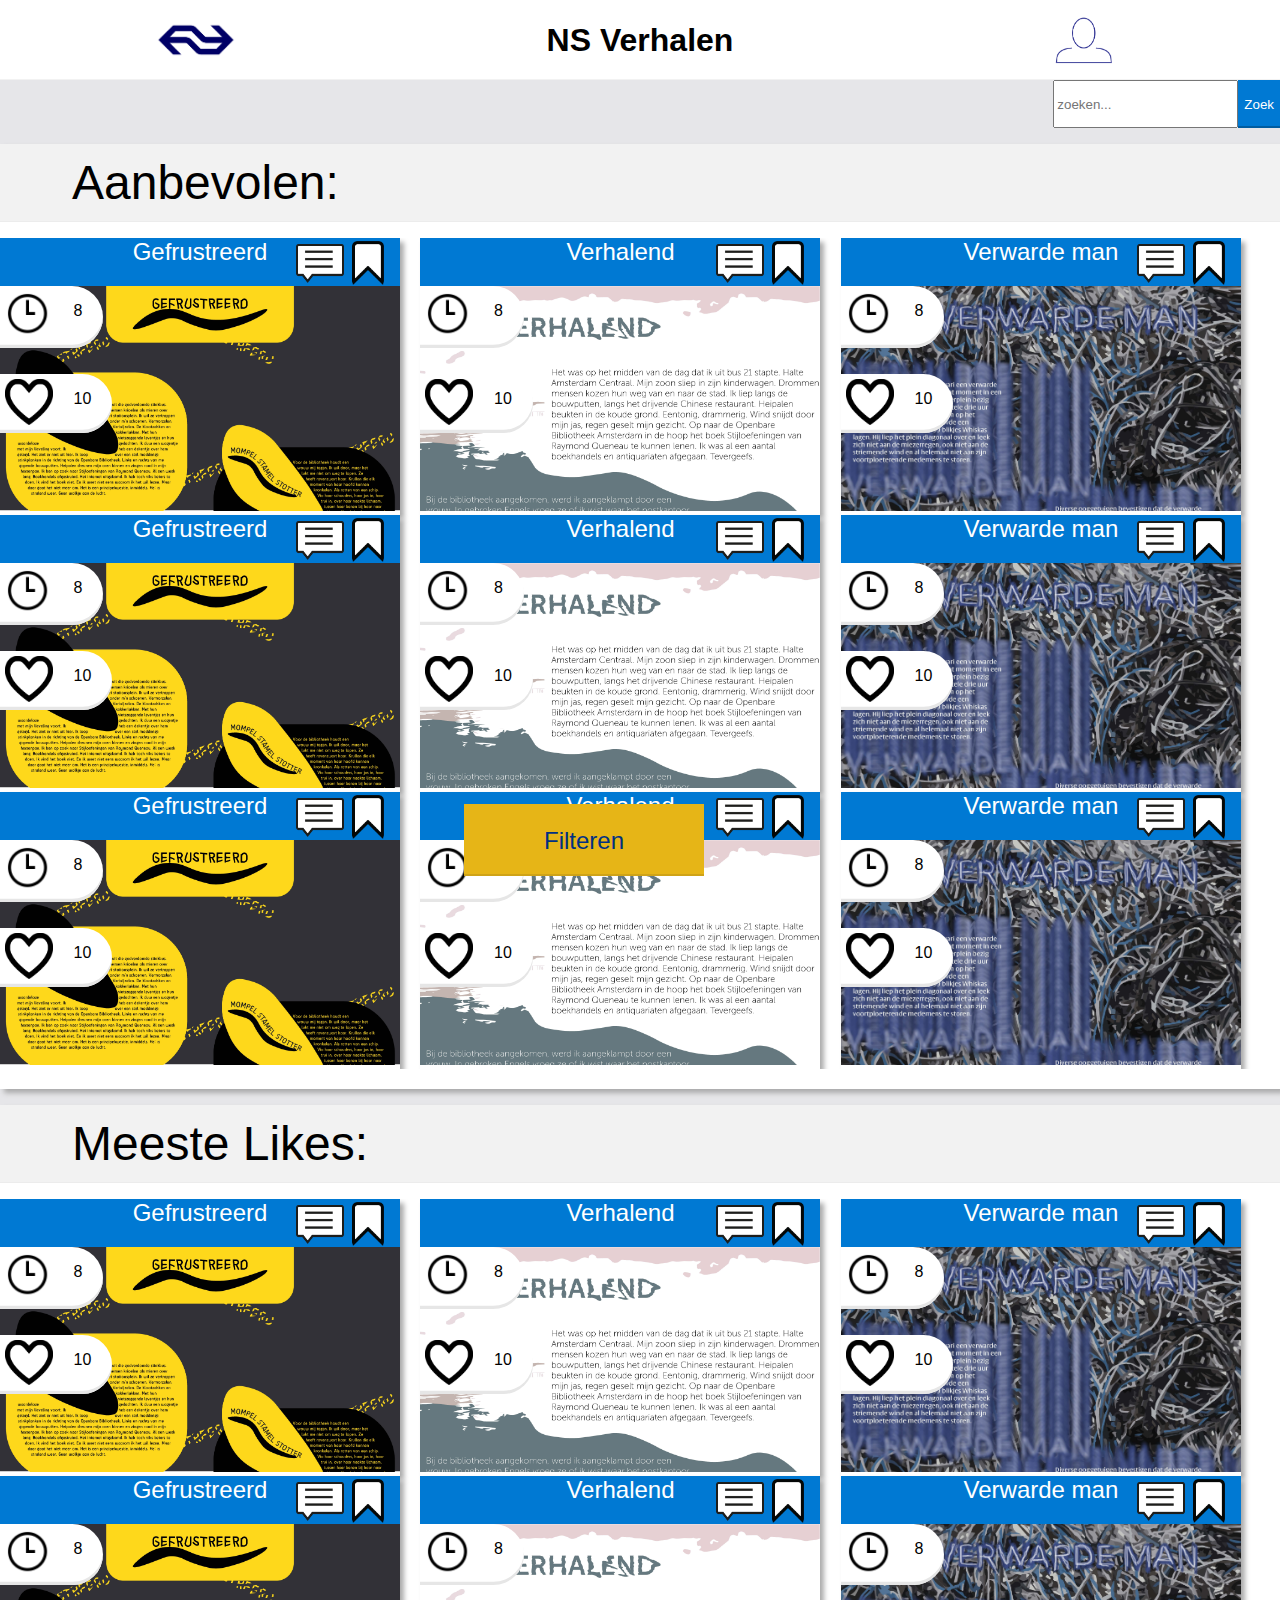
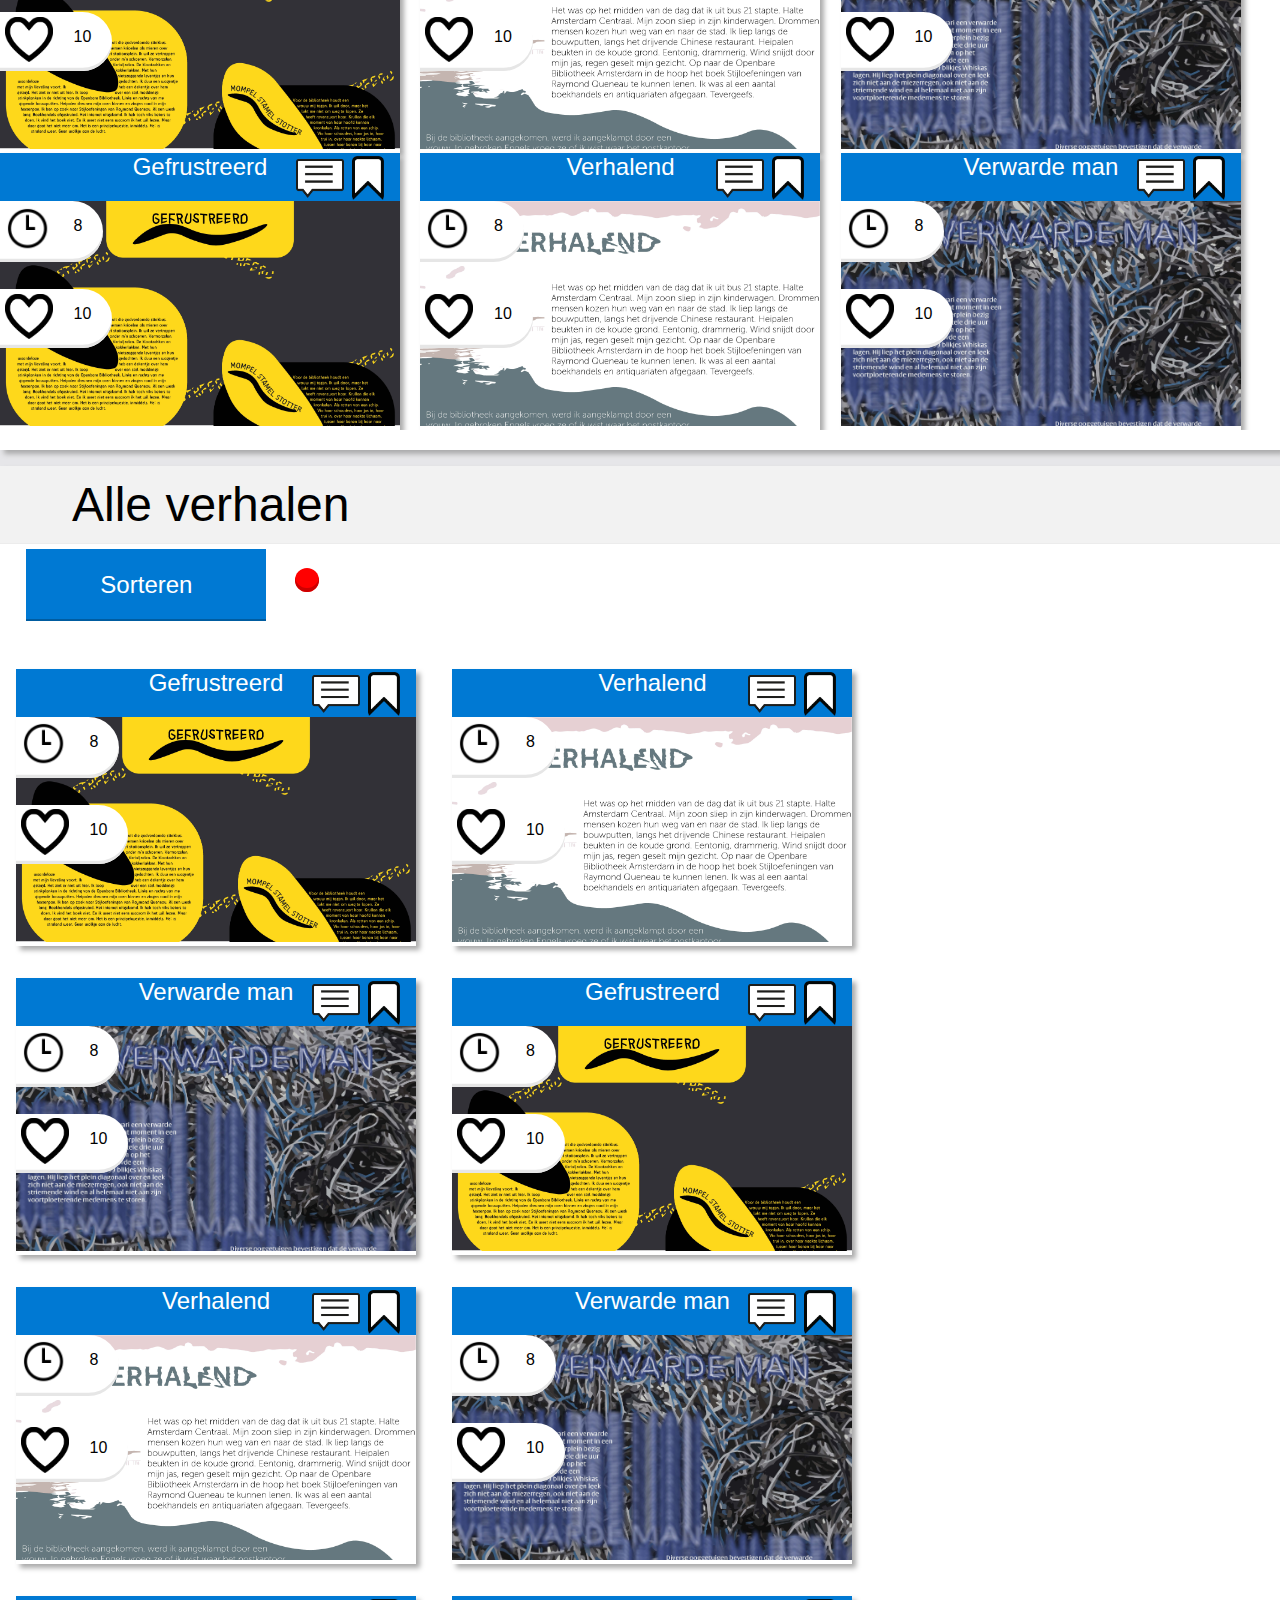
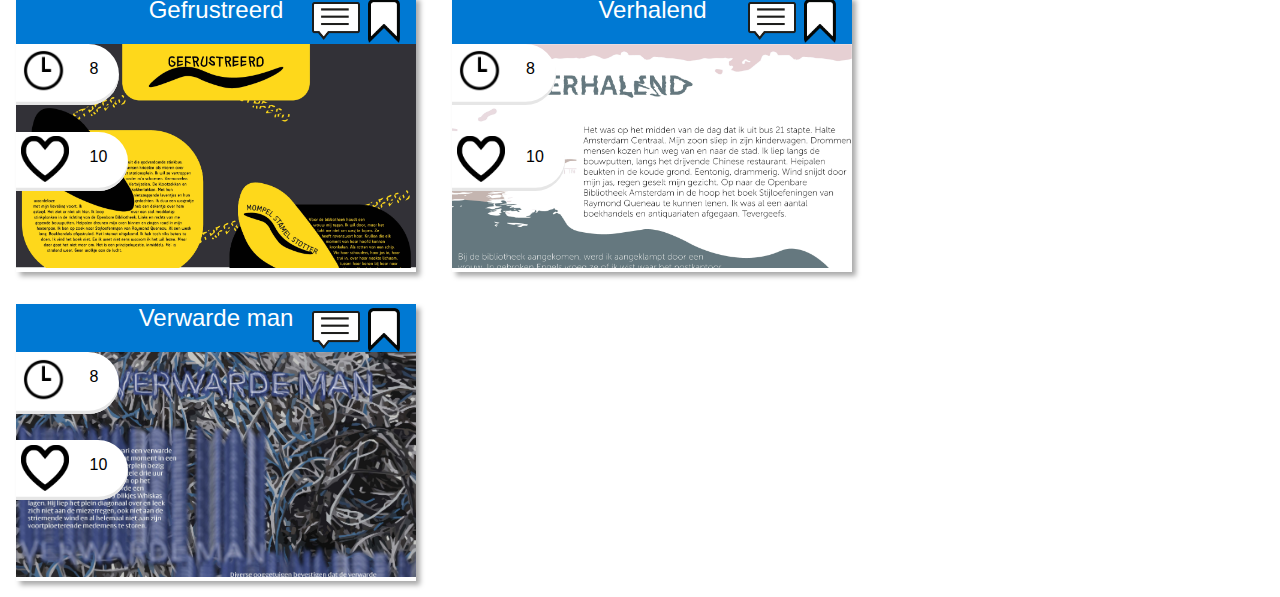
==== commit fd2b343d: "linkjes" ====
--- a/index.html
+++ b/index.html
@@ -75,14 +75,62 @@
                         </dl>
                     </article>
                 </li>
-
-                <li>
-                    <a href="verhalend.html">
+                <li>
+                    <article>
+                        <h3>Verhalend</h3>
+                        <img class="leeslijst" src="images/bookmark_leeg.png" alt="leeslijst knop">
+                        <a href="https://jimvandeven.github.io/VerhalenSiteWEB/verhalend.html#verhalendComment"><img class="comment" src="images/comments.png" alt="leeslijst knop"></a>
+                        <a href="verhalend.html"><img src="images/compositie-verhalend.jpg" alt="verhalend"></a>
+                        <dl class="leestijd">
+                            <dt class="hartje"> <img class="hartje" src="images/clock-png-clock-icon-1600.png" alt="aantal likes"></dt>
+                            <dd class="aantalLikes">8</dd>
+                        </dl>
+                        <dl class="likes">
+                            <dt> <img class="hartje" src="images/hartje_leeg.png" alt="aantal likes"></dt>
+                            <dd class="aantalLikes">10</dd>
+                        </dl>
+                    </article>
+                </li>
+                <li>
+                    <article>
+                        <h3>Verwarde man</h3>
+                        <img class="leeslijst" src="images/bookmark_leeg.png" alt="leeslijst knop">
+                        <a href="https://jimvandeven.github.io/VerhalenSiteWEB/de_verwarde_man.html#verwardComment"><img class="comment" src="images/comments.png" alt="leeslijst knop"></a>
+                        <a href="de_verwarde_man.html"><img src="images/verwardeman-compositie.jpg" alt="verwarde man"></a>
+                        <dl class="leestijd">
+                            <dt class="hartje"> <img class="hartje" src="images/clock-png-clock-icon-1600.png" alt="aantal likes"></dt>
+                            <dd class="aantalLikes">8</dd>
+                        </dl>
+                        <dl class="likes">
+                            <dt> <img class="hartje" src="images/hartje_leeg.png" alt="aantal likes"></dt>
+                            <dd class="aantalLikes">10</dd>
+                        </dl>
+                    </article>
+                </li>
+                <li>
+                    <li>
+                        <article>
+                            <h3>Gefrustreerd</h3>
+                            <img class="leeslijst" src="images/bookmark_leeg.png" alt="leeslijst knop">
+                            <a href="https://jimvandeven.github.io/VerhalenSiteWEB/gefrustreerd.html#gefrustreerdComment"><img class="comment" src="images/comments.png" alt="leeslijst knop"></a>
+                            <a href="gefrustreerd.html">
+                            <img src="images/compositie-gefrustreerd.jpg" alt="gefrustreerd"></a>
+                            <dl class="leestijd">
+                                <dt class="hartje"> <img class="hartje" src="images/clock-png-clock-icon-1600.png" alt="aantal likes"></dt>
+                                <dd class="aantalLikes">8</dd>
+                            </dl>
+                            <dl class="likes">
+                                <dt> <img class="hartje" src="images/hartje_leeg.png" alt="aantal likes"></dt>
+                                <dd class="aantalLikes">10</dd>
+                            </dl>
+                        </article>
+                    </li>
+                    <li>
                         <article>
                             <h3>Verhalend</h3>
                             <img class="leeslijst" src="images/bookmark_leeg.png" alt="leeslijst knop">
-                            <img class="comment" src="images/comments.png" alt="leeslijst knop">
-                            <img src="images/compositie-verhalend.jpg" alt="verhalend">
+                            <a href="https://jimvandeven.github.io/VerhalenSiteWEB/verhalend.html#verhalendComment"><img class="comment" src="images/comments.png" alt="leeslijst knop"></a>
+                            <a href="verhalend.html"><img src="images/compositie-verhalend.jpg" alt="verhalend"></a>
                             <dl class="leestijd">
                                 <dt class="hartje"> <img class="hartje" src="images/clock-png-clock-icon-1600.png" alt="aantal likes"></dt>
                                 <dd class="aantalLikes">8</dd>
@@ -92,15 +140,13 @@
                                 <dd class="aantalLikes">10</dd>
                             </dl>
                         </article>
-                    </a>
-                </li>
-                <li>
-                    <a href="de_verwarde_man.html">
+                    </li>
+                    <li>
                         <article>
                             <h3>Verwarde man</h3>
                             <img class="leeslijst" src="images/bookmark_leeg.png" alt="leeslijst knop">
-                            <img class="comment" src="images/comments.png" alt="leeslijst knop">
-                            <img src="images/verwardeman-compositie.jpg" alt="verwarde man">
+                            <a href="https://jimvandeven.github.io/VerhalenSiteWEB/de_verwarde_man.html#verwardComment"><img class="comment" src="images/comments.png" alt="leeslijst knop"></a>
+                            <a href="de_verwarde_man.html"><img src="images/verwardeman-compositie.jpg" alt="verwarde man"></a>
                             <dl class="leestijd">
                                 <dt class="hartje"> <img class="hartje" src="images/clock-png-clock-icon-1600.png" alt="aantal likes"></dt>
                                 <dd class="aantalLikes">8</dd>
@@ -110,36 +156,30 @@
                                 <dd class="aantalLikes">10</dd>
                             </dl>
                         </article>
-                    </a>
-                </li>
-                <li>
-                    <a href="gefrustreerd.html">
+                    </li>
+                    <li>
                         <article>
                             <h3>Gefrustreerd</h3>
                             <img class="leeslijst" src="images/bookmark_leeg.png" alt="leeslijst knop">
-                            <img class="comment" src="images/comments.png" alt="leeslijst knop">
-                            <img src="images/compositie-gefrustreerd.jpg" alt="gefrustreerd">
+                            <a href="https://jimvandeven.github.io/VerhalenSiteWEB/gefrustreerd.html#gefrustreerdComment"><img class="comment" src="images/comments.png" alt="leeslijst knop"></a>
+                            <a href="gefrustreerd.html">
+                            <img src="images/compositie-gefrustreerd.jpg" alt="gefrustreerd"></a>
                             <dl class="leestijd">
                                 <dt class="hartje"> <img class="hartje" src="images/clock-png-clock-icon-1600.png" alt="aantal likes"></dt>
                                 <dd class="aantalLikes">8</dd>
                             </dl>
-
                             <dl class="likes">
                                 <dt> <img class="hartje" src="images/hartje_leeg.png" alt="aantal likes"></dt>
                                 <dd class="aantalLikes">10</dd>
                             </dl>
-
                         </article>
-                    </a>
-                </li>
-
-                <li>
-                    <a href="verhalend.html">
+                    </li>
+                    <li>
                         <article>
                             <h3>Verhalend</h3>
                             <img class="leeslijst" src="images/bookmark_leeg.png" alt="leeslijst knop">
-                            <img class="comment" src="images/comments.png" alt="leeslijst knop">
-                            <img src="images/compositie-verhalend.jpg" alt="verhalend">
+                            <a href="https://jimvandeven.github.io/VerhalenSiteWEB/verhalend.html#verhalendComment"></a><img class="comment" src="images/comments.png" alt="leeslijst knop">
+                            <a href="verhalend.html"><img src="images/compositie-verhalend.jpg" alt="verhalend"></a>
                             <dl class="leestijd">
                                 <dt class="hartje"> <img class="hartje" src="images/clock-png-clock-icon-1600.png" alt="aantal likes"></dt>
                                 <dd class="aantalLikes">8</dd>
@@ -149,15 +189,13 @@
                                 <dd class="aantalLikes">10</dd>
                             </dl>
                         </article>
-                    </a>
-                </li>
-                <li>
-                    <a href="de_verwarde_man.html">
+                    </li>
+                    <li>
                         <article>
                             <h3>Verwarde man</h3>
                             <img class="leeslijst" src="images/bookmark_leeg.png" alt="leeslijst knop">
-                            <img class="comment" src="images/comments.png" alt="leeslijst knop">
-                            <img src="images/verwardeman-compositie.jpg" alt="verwarde man">
+                            <a href="https://jimvandeven.github.io/VerhalenSiteWEB/de_verwarde_man.html#verwardComment"><img class="comment" src="images/comments.png" alt="leeslijst knop"></a>
+                            <a href="de_verwarde_man.html"><img src="images/verwardeman-compositie.jpg" alt="verwarde man"></a>
                             <dl class="leestijd">
                                 <dt class="hartje"> <img class="hartje" src="images/clock-png-clock-icon-1600.png" alt="aantal likes"></dt>
                                 <dd class="aantalLikes">8</dd>
@@ -167,242 +205,158 @@
                                 <dd class="aantalLikes">10</dd>
                             </dl>
                         </article>
-                    </a>
-                </li>
-                <li>
-                    <a href="gefrustreerd.html">
-                        <article>
-                            <h3>Gefrustreerd</h3>
-                            <img class="leeslijst" src="images/bookmark_leeg.png" alt="leeslijst knop">
-                            <img class="comment" src="images/comments.png" alt="leeslijst knop">
-                            <img src="images/compositie-gefrustreerd.jpg" alt="gefrustreerd">
-                            <dl class="leestijd">
-                                <dt class="hartje"> <img class="hartje" src="images/clock-png-clock-icon-1600.png" alt="aantal likes"></dt>
-                                <dd class="aantalLikes">8</dd>
-                            </dl>
-
-                            <dl class="likes">
-                                <dt> <img class="hartje" src="images/hartje_leeg.png" alt="aantal likes"></dt>
-                                <dd class="aantalLikes">10</dd>
-                            </dl>
-
-                        </article>
-                    </a>
-
-                </li>
-
-                <li>
-                    <a href="verhalend.html">
-                        <article>
-                            <h3>Verhalend</h3>
-                            <img class="leeslijst" src="images/bookmark_leeg.png" alt="leeslijst knop">
-                            <img class="comment" src="images/comments.png" alt="leeslijst knop">
-                            <img src="images/compositie-verhalend.jpg" alt="verhalend">
-                            <dl class="leestijd">
-                                <dt class="hartje"> <img class="hartje" src="images/clock-png-clock-icon-1600.png" alt="aantal likes"></dt>
-                                <dd class="aantalLikes">8</dd>
-                            </dl>
-                            <dl class="likes">
-                                <dt> <img class="hartje" src="images/hartje_leeg.png" alt="aantal likes"></dt>
-                                <dd class="aantalLikes">10</dd>
-                            </dl>
-                        </article>
-                    </a>
-                </li>
-                <li>
-                    <a href="de_verwarde_man.html">
-                        <article>
-                            <h3>Verwarde man</h3>
-                            <img class="leeslijst" src="images/bookmark_leeg.png" alt="leeslijst knop">
-                            <img class="comment" src="images/comments.png" alt="leeslijst knop">
-                            <img src="images/verwardeman-compositie.jpg" alt="verwarde man">
-                            <dl class="leestijd">
-                                <dt class="hartje"> <img class="hartje" src="images/clock-png-clock-icon-1600.png" alt="aantal likes"></dt>
-                                <dd class="aantalLikes">8</dd>
-                            </dl>
-                            <dl class="likes">
-                                <dt> <img class="hartje" src="images/hartje_leeg.png" alt="aantal likes"></dt>
-                                <dd class="aantalLikes">10</dd>
-                            </dl>
-                        </article>
-                    </a>
-                </li>
+                    </li>
             </ul>
         </section>
         <section class="carousel scroll verhalenSection">
             <h2>Meeste Likes:</h2>
             <ul>
                 <li>
-                    <a href="gefrustreerd.html">
-                        <article>
-                            <h3>Gefrustreerd</h3>
-                            <img class="leeslijst" src="images/bookmark_leeg.png" alt="leeslijst knop">
-                            <img class="comment" src="images/comments.png" alt="leeslijst knop">
-                            <img src="images/compositie-gefrustreerd.jpg" alt="gefrustreerd">
-                            <dl class="leestijd">
-                                <dt class="hartje"> <img class="hartje" src="images/clock-png-clock-icon-1600.png" alt="aantal likes"></dt>
-                                <dd class="aantalLikes">8</dd>
-                            </dl>
-
-                            <dl class="likes">
-                                <dt> <img class="hartje" src="images/hartje_leeg.png" alt="aantal likes"></dt>
-                                <dd class="aantalLikes">10</dd>
-                            </dl>
-
-                        </article>
-                    </a>
-                </li>
-
-                <li>
-                    <a href="verhalend.html">
-                        <article>
-                            <h3>Verhalend</h3>
-                            <img class="leeslijst" src="images/bookmark_leeg.png" alt="leeslijst knop">
-                            <img class="comment" src="images/comments.png" alt="leeslijst knop">
-                            <img src="images/compositie-verhalend.jpg" alt="verhalend">
-                            <dl class="leestijd">
-                                <dt class="hartje"> <img class="hartje" src="images/clock-png-clock-icon-1600.png" alt="aantal likes"></dt>
-                                <dd class="aantalLikes">8</dd>
-                            </dl>
-                            <dl class="likes">
-                                <dt> <img class="hartje" src="images/hartje_leeg.png" alt="aantal likes"></dt>
-                                <dd class="aantalLikes">10</dd>
-                            </dl>
-                        </article>
-                    </a>
-                </li>
-                <li>
-                    <a href="de_verwarde_man.html">
-                        <article>
-                            <h3>Verwarde man</h3>
-                            <img class="leeslijst" src="images/bookmark_leeg.png" alt="leeslijst knop">
-                            <img class="comment" src="images/comments.png" alt="leeslijst knop">
-                            <img src="images/verwardeman-compositie.jpg" alt="verwarde man">
-                            <dl class="leestijd">
-                                <dt class="hartje"> <img class="hartje" src="images/clock-png-clock-icon-1600.png" alt="aantal likes"></dt>
-                                <dd class="aantalLikes">8</dd>
-                            </dl>
-                            <dl class="likes">
-                                <dt> <img class="hartje" src="images/hartje_leeg.png" alt="aantal likes"></dt>
-                                <dd class="aantalLikes">10</dd>
-                            </dl>
-                        </article>
-                    </a>
-                </li>
-                <li>
-                    <a href="gefrustreerd.html">
-                        <article>
-                            <h3>Gefrustreerd</h3>
-                            <img class="leeslijst" src="images/bookmark_leeg.png" alt="leeslijst knop">
-                            <img class="comment" src="images/comments.png" alt="leeslijst knop">
-                            <img src="images/compositie-gefrustreerd.jpg" alt="gefrustreerd">
-                            <dl class="leestijd">
-                                <dt class="hartje"> <img class="hartje" src="images/clock-png-clock-icon-1600.png" alt="aantal likes"></dt>
-                                <dd class="aantalLikes">8</dd>
-                            </dl>
-
-                            <dl class="likes">
-                                <dt> <img class="hartje" src="images/hartje_leeg.png" alt="aantal likes"></dt>
-                                <dd class="aantalLikes">10</dd>
-                            </dl>
-
-                        </article>
-                    </a>
-                </li>
-
-                <li>
-                    <a href="verhalend.html">
-                        <article>
-                            <h3>Verhalend</h3>
-                            <img class="leeslijst" src="images/bookmark_leeg.png" alt="leeslijst knop">
-                            <img class="comment" src="images/comments.png" alt="leeslijst knop">
-                            <img src="images/compositie-verhalend.jpg" alt="verhalend">
-                            <dl class="leestijd">
-                                <dt class="hartje"> <img class="hartje" src="images/clock-png-clock-icon-1600.png" alt="aantal likes"></dt>
-                                <dd class="aantalLikes">8</dd>
-                            </dl>
-                            <dl class="likes">
-                                <dt> <img class="hartje" src="images/hartje_leeg.png" alt="aantal likes"></dt>
-                                <dd class="aantalLikes">10</dd>
-                            </dl>
-                        </article>
-                    </a>
-                </li>
-                <li>
-                    <a href="de_verwarde_man.html">
-                        <article>
-                            <h3>Verwarde man</h3>
-                            <img class="leeslijst" src="images/bookmark_leeg.png" alt="leeslijst knop">
-                            <img class="comment" src="images/comments.png" alt="leeslijst knop">
-                            <img src="images/verwardeman-compositie.jpg" alt="verwarde man">
-                            <dl class="leestijd">
-                                <dt class="hartje"> <img class="hartje" src="images/clock-png-clock-icon-1600.png" alt="aantal likes"></dt>
-                                <dd class="aantalLikes">8</dd>
-                            </dl>
-                            <dl class="likes">
-                                <dt> <img class="hartje" src="images/hartje_leeg.png" alt="aantal likes"></dt>
-                                <dd class="aantalLikes">10</dd>
-                            </dl>
-                        </article>
-                    </a>
-                </li>
-                <li>
-                    <a href="gefrustreerd.html">
-                        <article>
-                            <h3>Gefrustreerd</h3>
-                            <img class="leeslijst" src="images/bookmark_leeg.png" alt="leeslijst knop">
-                            <img class="comment" src="images/comments.png" alt="leeslijst knop">
-                            <img src="images/compositie-gefrustreerd.jpg" alt="gefrustreerd">
-                            <dl class="leestijd">
-                                <dt class="hartje"> <img class="hartje" src="images/clock-png-clock-icon-1600.png" alt="aantal likes"></dt>
-                                <dd class="aantalLikes">8</dd>
-                            </dl>
-
-                            <dl class="likes">
-                                <dt> <img class="hartje" src="images/hartje_leeg.png" alt="aantal likes"></dt>
-                                <dd class="aantalLikes">10</dd>
-                            </dl>
-
-                        </article>
-                    </a>
-
-                </li>
-
-                <li>
-                    <a href="verhalend.html">
-                        <article>
-                            <h3>Verhalend</h3>
-                            <img class="leeslijst" src="images/bookmark_leeg.png" alt="leeslijst knop">
-                            <img class="comment" src="images/comments.png" alt="leeslijst knop">
-                            <img src="images/compositie-verhalend.jpg" alt="verhalend">
-                            <dl class="leestijd">
-                                <dt class="hartje"> <img class="hartje" src="images/clock-png-clock-icon-1600.png" alt="aantal likes"></dt>
-                                <dd class="aantalLikes">8</dd>
-                            </dl>
-                            <dl class="likes">
-                                <dt> <img class="hartje" src="images/hartje_leeg.png" alt="aantal likes"></dt>
-                                <dd class="aantalLikes">10</dd>
-                            </dl>
-                        </article>
-                    </a>
-                </li>
-                <li>
-                    <a href="de_verwarde_man.html">
-                        <article>
-                            <h3>Verwarde man</h3>
-                            <img class="leeslijst" src="images/bookmark_leeg.png" alt="leeslijst knop">
-                            <img class="comment" src="images/comments.png" alt="leeslijst knop">
-                            <img src="images/verwardeman-compositie.jpg" alt="verwarde man">
-                            <dl class="leestijd">
-                                <dt class="hartje"> <img class="hartje" src="images/clock-png-clock-icon-1600.png" alt="aantal likes"></dt>
-                                <dd class="aantalLikes">8</dd>
-                            </dl>
-                            <dl class="likes">
-                                <dt> <img class="hartje" src="images/hartje_leeg.png" alt="aantal likes"></dt>
-                                <dd class="aantalLikes">10</dd>
-                            </dl>
-                        </article>
-                    </a>
+                    <article>
+                        <h3>Gefrustreerd</h3>
+                        <img class="leeslijst" src="images/bookmark_leeg.png" alt="leeslijst knop">
+                        <a href="https://jimvandeven.github.io/VerhalenSiteWEB/gefrustreerd.html#gefrustreerdComment"><img class="comment" src="images/comments.png" alt="leeslijst knop"></a>
+                        <a href="gefrustreerd.html">
+                            <img src="images/compositie-gefrustreerd.jpg" alt="gefrustreerd"></a>
+                        <dl class="leestijd">
+                            <dt class="hartje"> <img class="hartje" src="images/clock-png-clock-icon-1600.png" alt="aantal likes"></dt>
+                            <dd class="aantalLikes">8</dd>
+                        </dl>
+                        <dl class="likes">
+                            <dt> <img class="hartje" src="images/hartje_leeg.png" alt="aantal likes"></dt>
+                            <dd class="aantalLikes">10</dd>
+                        </dl>
+                    </article>
+                </li>
+                <li>
+                    <article>
+                        <h3>Verhalend</h3>
+                        <img class="leeslijst" src="images/bookmark_leeg.png" alt="leeslijst knop">
+                        <a href="https://jimvandeven.github.io/VerhalenSiteWEB/verhalend.html#verhalendComment"><img class="comment" src="images/comments.png" alt="leeslijst knop"></a>
+                        <a href="verhalend.html"><img src="images/compositie-verhalend.jpg" alt="verhalend"></a>
+                        <dl class="leestijd">
+                            <dt class="hartje"> <img class="hartje" src="images/clock-png-clock-icon-1600.png" alt="aantal likes"></dt>
+                            <dd class="aantalLikes">8</dd>
+                        </dl>
+                        <dl class="likes">
+                            <dt> <img class="hartje" src="images/hartje_leeg.png" alt="aantal likes"></dt>
+                            <dd class="aantalLikes">10</dd>
+                        </dl>
+                    </article>
+                </li>
+                <li>
+                    <article>
+                        <h3>Verwarde man</h3>
+                        <img class="leeslijst" src="images/bookmark_leeg.png" alt="leeslijst knop">
+                        <a href="https://jimvandeven.github.io/VerhalenSiteWEB/de_verwarde_man.html#verwardComment"><img class="comment" src="images/comments.png" alt="leeslijst knop"></a>
+                        <a href="de_verwarde_man.html"><img src="images/verwardeman-compositie.jpg" alt="verwarde man"></a>
+                        <dl class="leestijd">
+                            <dt class="hartje"> <img class="hartje" src="images/clock-png-clock-icon-1600.png" alt="aantal likes"></dt>
+                            <dd class="aantalLikes">8</dd>
+                        </dl>
+                        <dl class="likes">
+                            <dt> <img class="hartje" src="images/hartje_leeg.png" alt="aantal likes"></dt>
+                            <dd class="aantalLikes">10</dd>
+                        </dl>
+                    </article>
+                </li>
+                <li>
+                    <article>
+                        <h3>Gefrustreerd</h3>
+                        <img class="leeslijst" src="images/bookmark_leeg.png" alt="leeslijst knop">
+                        <a href="https://jimvandeven.github.io/VerhalenSiteWEB/gefrustreerd.html#gefrustreerdComment"><img class="comment" src="images/comments.png" alt="leeslijst knop"></a>
+                        <a href="gefrustreerd.html">
+                            <img src="images/compositie-gefrustreerd.jpg" alt="gefrustreerd"></a>
+                        <dl class="leestijd">
+                            <dt class="hartje"> <img class="hartje" src="images/clock-png-clock-icon-1600.png" alt="aantal likes"></dt>
+                            <dd class="aantalLikes">8</dd>
+                        </dl>
+                        <dl class="likes">
+                            <dt> <img class="hartje" src="images/hartje_leeg.png" alt="aantal likes"></dt>
+                            <dd class="aantalLikes">10</dd>
+                        </dl>
+                    </article>
+                </li>
+                <li>
+                    <article>
+                        <h3>Verhalend</h3>
+                        <img class="leeslijst" src="images/bookmark_leeg.png" alt="leeslijst knop">
+                        <a href="https://jimvandeven.github.io/VerhalenSiteWEB/verhalend.html#verhalendComment"><img class="comment" src="images/comments.png" alt="leeslijst knop"></a>
+                        <a href="verhalend.html"><img src="images/compositie-verhalend.jpg" alt="verhalend"></a>
+                        <dl class="leestijd">
+                            <dt class="hartje"> <img class="hartje" src="images/clock-png-clock-icon-1600.png" alt="aantal likes"></dt>
+                            <dd class="aantalLikes">8</dd>
+                        </dl>
+                        <dl class="likes">
+                            <dt> <img class="hartje" src="images/hartje_leeg.png" alt="aantal likes"></dt>
+                            <dd class="aantalLikes">10</dd>
+                        </dl>
+                    </article>
+                </li>
+                <li>
+                    <article>
+                        <h3>Verwarde man</h3>
+                        <img class="leeslijst" src="images/bookmark_leeg.png" alt="leeslijst knop">
+                        <a href="https://jimvandeven.github.io/VerhalenSiteWEB/de_verwarde_man.html#verwardComment"><img class="comment" src="images/comments.png" alt="leeslijst knop"></a>
+                        <a href="de_verwarde_man.html"><img src="images/verwardeman-compositie.jpg" alt="verwarde man"></a>
+                        <dl class="leestijd">
+                            <dt class="hartje"> <img class="hartje" src="images/clock-png-clock-icon-1600.png" alt="aantal likes"></dt>
+                            <dd class="aantalLikes">8</dd>
+                        </dl>
+                        <dl class="likes">
+                            <dt> <img class="hartje" src="images/hartje_leeg.png" alt="aantal likes"></dt>
+                            <dd class="aantalLikes">10</dd>
+                        </dl>
+                    </article>
+                </li>
+                <li>
+                    <article>
+                        <h3>Gefrustreerd</h3>
+                        <img class="leeslijst" src="images/bookmark_leeg.png" alt="leeslijst knop">
+                        <a href="https://jimvandeven.github.io/VerhalenSiteWEB/gefrustreerd.html#gefrustreerdComment"><img class="comment" src="images/comments.png" alt="leeslijst knop"></a>
+                        <a href="gefrustreerd.html">
+                            <img src="images/compositie-gefrustreerd.jpg" alt="gefrustreerd"></a>
+                        <dl class="leestijd">
+                            <dt class="hartje"> <img class="hartje" src="images/clock-png-clock-icon-1600.png" alt="aantal likes"></dt>
+                            <dd class="aantalLikes">8</dd>
+                        </dl>
+                        <dl class="likes">
+                            <dt> <img class="hartje" src="images/hartje_leeg.png" alt="aantal likes"></dt>
+                            <dd class="aantalLikes">10</dd>
+                        </dl>
+                    </article>
+                </li>
+                <li>
+                    <article>
+                        <h3>Verhalend</h3>
+                        <img class="leeslijst" src="images/bookmark_leeg.png" alt="leeslijst knop">
+                        <a href="https://jimvandeven.github.io/VerhalenSiteWEB/verhalend.html#verhalendComment"><img class="comment" src="images/comments.png" alt="leeslijst knop"></a>
+                        <a href="verhalend.html"><img src="images/compositie-verhalend.jpg" alt="verhalend"></a>
+                        <dl class="leestijd">
+                            <dt class="hartje"> <img class="hartje" src="images/clock-png-clock-icon-1600.png" alt="aantal likes"></dt>
+                            <dd class="aantalLikes">8</dd>
+                        </dl>
+                        <dl class="likes">
+                            <dt> <img class="hartje" src="images/hartje_leeg.png" alt="aantal likes"></dt>
+                            <dd class="aantalLikes">10</dd>
+                        </dl>
+                    </article>
+                </li>
+                <li>
+                    <article>
+                        <h3>Verwarde man</h3>
+                        <img class="leeslijst" src="images/bookmark_leeg.png" alt="leeslijst knop">
+                        <a href="https://jimvandeven.github.io/VerhalenSiteWEB/de_verwarde_man.html#verwardComment"><img class="comment" src="images/comments.png" alt="leeslijst knop"></a>
+                        <a href="de_verwarde_man.html"><img src="images/verwardeman-compositie.jpg" alt="verwarde man"></a>
+                        <dl class="leestijd">
+                            <dt class="hartje"> <img class="hartje" src="images/clock-png-clock-icon-1600.png" alt="aantal likes"></dt>
+                            <dd class="aantalLikes">8</dd>
+                        </dl>
+                        <dl class="likes">
+                            <dt> <img class="hartje" src="images/hartje_leeg.png" alt="aantal likes"></dt>
+                            <dd class="aantalLikes">10</dd>
+                        </dl>
+                    </article>
                 </li>
             </ul>
         </section>
@@ -430,178 +384,151 @@
             <div class="sorteerLampje"></div>
             <ul class="alleVerhalenList">
                 <li>
-                    <a href="gefrustreerd.html">
-                        <article>
-                            <h3>Gefrustreerd</h3>
-                            <img class="leeslijst" src="images/bookmark_leeg.png" alt="leeslijst knop">
-                            <img class="comment" src="images/comments.png" alt="leeslijst knop">
-                            <img src="images/compositie-gefrustreerd.jpg" alt="gefrustreerd">
-                            <dl class="leestijd">
-                                <dt class="hartje"> <img class="hartje" src="images/clock-png-clock-icon-1600.png" alt="aantal likes"></dt>
-                                <dd class="aantalLikes">8</dd>
-                            </dl>
-
-                            <dl class="likes">
-                                <dt> <img class="hartje" src="images/hartje_leeg.png" alt="aantal likes"></dt>
-                                <dd class="aantalLikes">10</dd>
-                            </dl>
-
-                        </article>
-                    </a>
-
-                </li>
-
-                <li>
-                    <a href="verhalend.html">
-                        <article>
-                            <h3>Verhalend</h3>
-                            <img class="leeslijst" src="images/bookmark_leeg.png" alt="leeslijst knop">
-                            <img class="comment" src="images/comments.png" alt="leeslijst knop">
-                            <img src="images/compositie-verhalend.jpg" alt="verhalend">
-                            <dl class="leestijd">
-                                <dt class="hartje"> <img class="hartje" src="images/clock-png-clock-icon-1600.png" alt="aantal likes"></dt>
-                                <dd class="aantalLikes">8</dd>
-                            </dl>
-                            <dl class="likes">
-                                <dt> <img class="hartje" src="images/hartje_leeg.png" alt="aantal likes"></dt>
-                                <dd class="aantalLikes">10</dd>
-                            </dl>
-                        </article>
-                    </a>
-                </li>
-                <li>
-                    <a href="de_verwarde_man.html">
-                        <article>
-                            <h3>Verwarde man</h3>
-                            <img class="leeslijst" src="images/bookmark_leeg.png" alt="leeslijst knop">
-                            <img class="comment" src="images/comments.png" alt="leeslijst knop">
-                            <img src="images/verwardeman-compositie.jpg" alt="verwarde man">
-                            <dl class="leestijd">
-                                <dt class="hartje"> <img class="hartje" src="images/clock-png-clock-icon-1600.png" alt="aantal likes"></dt>
-                                <dd class="aantalLikes">8</dd>
-                            </dl>
-                            <dl class="likes">
-                                <dt> <img class="hartje" src="images/hartje_leeg.png" alt="aantal likes"></dt>
-                                <dd class="aantalLikes">10</dd>
-                            </dl>
-                        </article>
-                    </a>
-                </li>
-                <li>
-                    <a href="gefrustreerd.html">
-                        <article>
-                            <h3>Gefrustreerd</h3>
-                            <img class="leeslijst" src="images/bookmark_leeg.png" alt="leeslijst knop">
-                            <img class="comment" src="images/comments.png" alt="leeslijst knop">
-                            <img src="images/compositie-gefrustreerd.jpg" alt="gefrustreerd">
-                            <dl class="leestijd">
-                                <dt class="hartje"> <img class="hartje" src="images/clock-png-clock-icon-1600.png" alt="aantal likes"></dt>
-                                <dd class="aantalLikes">8</dd>
-                            </dl>
-
-                            <dl class="likes">
-                                <dt> <img class="hartje" src="images/hartje_leeg.png" alt="aantal likes"></dt>
-                                <dd class="aantalLikes">10</dd>
-                            </dl>
-
-                        </article>
-                    </a>
-
-                </li>
-
-                <li>
-                    <a href="verhalend.html">
-                        <article>
-                            <h3>Verhalend</h3>
-                            <img class="leeslijst" src="images/bookmark_leeg.png" alt="leeslijst knop">
-                            <img class="comment" src="images/comments.png" alt="leeslijst knop">
-                            <img src="images/compositie-verhalend.jpg" alt="verhalend">
-                            <dl class="leestijd">
-                                <dt class="hartje"> <img class="hartje" src="images/clock-png-clock-icon-1600.png" alt="aantal likes"></dt>
-                                <dd class="aantalLikes">8</dd>
-                            </dl>
-                            <dl class="likes">
-                                <dt> <img class="hartje" src="images/hartje_leeg.png" alt="aantal likes"></dt>
-                                <dd class="aantalLikes">10</dd>
-                            </dl>
-                        </article>
-                    </a>
-                </li>
-                <li>
-                    <a href="de_verwarde_man.html">
-                        <article>
-                            <h3>Verwarde man</h3>
-                            <img class="leeslijst" src="images/bookmark_leeg.png" alt="leeslijst knop">
-                            <img class="comment" src="images/comments.png" alt="leeslijst knop">
-                            <img src="images/verwardeman-compositie.jpg" alt="verwarde man">
-                            <dl class="leestijd">
-                                <dt class="hartje"> <img class="hartje" src="images/clock-png-clock-icon-1600.png" alt="aantal likes"></dt>
-                                <dd class="aantalLikes">8</dd>
-                            </dl>
-                            <dl class="likes">
-                                <dt> <img class="hartje" src="images/hartje_leeg.png" alt="aantal likes"></dt>
-                                <dd class="aantalLikes">10</dd>
-                            </dl>
-                        </article>
-                    </a>
-                </li>
-                <li>
-                    <a href="gefrustreerd.html">
-                        <article>
-                            <h3>Gefrustreerd</h3>
-                            <img class="leeslijst" src="images/bookmark_leeg.png" alt="leeslijst knop">
-                            <img class="comment" src="images/comments.png" alt="leeslijst knop">
-                            <img src="images/compositie-gefrustreerd.jpg" alt="gefrustreerd">
-                            <dl class="leestijd">
-                                <dt class="hartje"> <img class="hartje" src="images/clock-png-clock-icon-1600.png" alt="aantal likes"></dt>
-                                <dd class="aantalLikes">8</dd>
-                            </dl>
-
-                            <dl class="likes">
-                                <dt> <img class="hartje" src="images/hartje_leeg.png" alt="aantal likes"></dt>
-                                <dd class="aantalLikes">10</dd>
-                            </dl>
-
-                        </article>
-                    </a>
-
-                </li>
-
-                <li>
-                    <a href="verhalend.html">
-                        <article>
-                            <h3>Verhalend</h3>
-                            <img class="leeslijst" src="images/bookmark_leeg.png" alt="leeslijst knop">
-                            <img class="comment" src="images/comments.png" alt="leeslijst knop">
-                            <img src="images/compositie-verhalend.jpg" alt="verhalend">
-                            <dl class="leestijd">
-                                <dt class="hartje"> <img class="hartje" src="images/clock-png-clock-icon-1600.png" alt="aantal likes"></dt>
-                                <dd class="aantalLikes">8</dd>
-                            </dl>
-                            <dl class="likes">
-                                <dt> <img class="hartje" src="images/hartje_leeg.png" alt="aantal likes"></dt>
-                                <dd class="aantalLikes">10</dd>
-                            </dl>
-                        </article>
-                    </a>
-                </li>
-                <li>
-                    <a href="de_verwarde_man.html">
-                        <article>
-                            <h3>Verwarde man</h3>
-                            <img class="leeslijst" src="images/bookmark_leeg.png" alt="leeslijst knop">
-                            <img class="comment" src="images/comments.png" alt="leeslijst knop">
-                            <img src="images/verwardeman-compositie.jpg" alt="verwarde man">
-                            <dl class="leestijd">
-                                <dt class="hartje"> <img class="hartje" src="images/clock-png-clock-icon-1600.png" alt="aantal likes"></dt>
-                                <dd class="aantalLikes">8</dd>
-                            </dl>
-                            <dl class="likes">
-                                <dt> <img class="hartje" src="images/hartje_leeg.png" alt="aantal likes"></dt>
-                                <dd class="aantalLikes">10</dd>
-                            </dl>
-                        </article>
-                    </a>
+                    <article>
+                        <h3>Gefrustreerd</h3>
+                        <img class="leeslijst" src="images/bookmark_leeg.png" alt="leeslijst knop">
+                        <a href="https://jimvandeven.github.io/VerhalenSiteWEB/gefrustreerd.html#gefrustreerdComment"><img class="comment" src="images/comments.png" alt="leeslijst knop"></a>
+                        <a href="gefrustreerd.html">
+                            <img src="images/compositie-gefrustreerd.jpg" alt="gefrustreerd"></a>
+                        <dl class="leestijd">
+                            <dt class="hartje"> <img class="hartje" src="images/clock-png-clock-icon-1600.png" alt="aantal likes"></dt>
+                            <dd class="aantalLikes">8</dd>
+                        </dl>
+                        <dl class="likes">
+                            <dt> <img class="hartje" src="images/hartje_leeg.png" alt="aantal likes"></dt>
+                            <dd class="aantalLikes">10</dd>
+                        </dl>
+                    </article>
+                </li>
+                <li>
+                    <article>
+                        <h3>Verhalend</h3>
+                        <img class="leeslijst" src="images/bookmark_leeg.png" alt="leeslijst knop">
+                        <a href="https://jimvandeven.github.io/VerhalenSiteWEB/verhalend.html#verhalendComment"><img class="comment" src="images/comments.png" alt="leeslijst knop"></a>
+                        <a href="verhalend.html"><img src="images/compositie-verhalend.jpg" alt="verhalend"></a>
+                        <dl class="leestijd">
+                            <dt class="hartje"> <img class="hartje" src="images/clock-png-clock-icon-1600.png" alt="aantal likes"></dt>
+                            <dd class="aantalLikes">8</dd>
+                        </dl>
+                        <dl class="likes">
+                            <dt> <img class="hartje" src="images/hartje_leeg.png" alt="aantal likes"></dt>
+                            <dd class="aantalLikes">10</dd>
+                        </dl>
+                    </article>
+                </li>
+                <li>
+                    <article>
+                        <h3>Verwarde man</h3>
+                        <img class="leeslijst" src="images/bookmark_leeg.png" alt="leeslijst knop">
+                        <a href="https://jimvandeven.github.io/VerhalenSiteWEB/de_verwarde_man.html#verwardComment"><img class="comment" src="images/comments.png" alt="leeslijst knop"></a>
+                        <a href="de_verwarde_man.html"><img src="images/verwardeman-compositie.jpg" alt="verwarde man"></a>
+                        <dl class="leestijd">
+                            <dt class="hartje"> <img class="hartje" src="images/clock-png-clock-icon-1600.png" alt="aantal likes"></dt>
+                            <dd class="aantalLikes">8</dd>
+                        </dl>
+                        <dl class="likes">
+                            <dt> <img class="hartje" src="images/hartje_leeg.png" alt="aantal likes"></dt>
+                            <dd class="aantalLikes">10</dd>
+                        </dl>
+                    </article>
+                </li>
+                <li>
+                    <article>
+                        <h3>Gefrustreerd</h3>
+                        <img class="leeslijst" src="images/bookmark_leeg.png" alt="leeslijst knop">
+                        <a href="https://jimvandeven.github.io/VerhalenSiteWEB/gefrustreerd.html#gefrustreerdComment"><img class="comment" src="images/comments.png" alt="leeslijst knop"></a>
+                        <a href="gefrustreerd.html">
+                            <img src="images/compositie-gefrustreerd.jpg" alt="gefrustreerd"></a>
+                        <dl class="leestijd">
+                            <dt class="hartje"> <img class="hartje" src="images/clock-png-clock-icon-1600.png" alt="aantal likes"></dt>
+                            <dd class="aantalLikes">8</dd>
+                        </dl>
+                        <dl class="likes">
+                            <dt> <img class="hartje" src="images/hartje_leeg.png" alt="aantal likes"></dt>
+                            <dd class="aantalLikes">10</dd>
+                        </dl>
+                    </article>
+                </li>
+                <li>
+                    <article>
+                        <h3>Verhalend</h3>
+                        <img class="leeslijst" src="images/bookmark_leeg.png" alt="leeslijst knop">
+                        <a href="https://jimvandeven.github.io/VerhalenSiteWEB/verhalend.html#verhalendComment"><img class="comment" src="images/comments.png" alt="leeslijst knop"></a>
+                        <a href="verhalend.html"><img src="images/compositie-verhalend.jpg" alt="verhalend"></a>
+                        <dl class="leestijd">
+                            <dt class="hartje"> <img class="hartje" src="images/clock-png-clock-icon-1600.png" alt="aantal likes"></dt>
+                            <dd class="aantalLikes">8</dd>
+                        </dl>
+                        <dl class="likes">
+                            <dt> <img class="hartje" src="images/hartje_leeg.png" alt="aantal likes"></dt>
+                            <dd class="aantalLikes">10</dd>
+                        </dl>
+                    </article>
+                </li>
+                <li>
+                    <article>
+                        <h3>Verwarde man</h3>
+                        <img class="leeslijst" src="images/bookmark_leeg.png" alt="leeslijst knop">
+                        <a href="https://jimvandeven.github.io/VerhalenSiteWEB/de_verwarde_man.html#verwardComment"><img class="comment" src="images/comments.png" alt="leeslijst knop"></a>
+                        <a href="de_verwarde_man.html"><img src="images/verwardeman-compositie.jpg" alt="verwarde man"></a>
+                        <dl class="leestijd">
+                            <dt class="hartje"> <img class="hartje" src="images/clock-png-clock-icon-1600.png" alt="aantal likes"></dt>
+                            <dd class="aantalLikes">8</dd>
+                        </dl>
+                        <dl class="likes">
+                            <dt> <img class="hartje" src="images/hartje_leeg.png" alt="aantal likes"></dt>
+                            <dd class="aantalLikes">10</dd>
+                        </dl>
+                    </article>
+                </li>
+                <li>
+                    <article>
+                        <h3>Gefrustreerd</h3>
+                        <img class="leeslijst" src="images/bookmark_leeg.png" alt="leeslijst knop">
+                        <a href="https://jimvandeven.github.io/VerhalenSiteWEB/gefrustreerd.html#gefrustreerdComment"><img class="comment" src="images/comments.png" alt="leeslijst knop"></a>
+                        <a href="gefrustreerd.html">
+                            <img src="images/compositie-gefrustreerd.jpg" alt="gefrustreerd"></a>
+                        <dl class="leestijd">
+                            <dt class="hartje"> <img class="hartje" src="images/clock-png-clock-icon-1600.png" alt="aantal likes"></dt>
+                            <dd class="aantalLikes">8</dd>
+                        </dl>
+                        <dl class="likes">
+                            <dt> <img class="hartje" src="images/hartje_leeg.png" alt="aantal likes"></dt>
+                            <dd class="aantalLikes">10</dd>
+                        </dl>
+                    </article>
+                </li>
+                <li>
+                    <article>
+                        <h3>Verhalend</h3>
+                        <img class="leeslijst" src="images/bookmark_leeg.png" alt="leeslijst knop">
+                        <a href="https://jimvandeven.github.io/VerhalenSiteWEB/verhalend.html#verhalendComment"><img class="comment" src="images/comments.png" alt="leeslijst knop"></a>
+                        <a href="verhalend.html"><img src="images/compositie-verhalend.jpg" alt="verhalend"></a>
+                        <dl class="leestijd">
+                            <dt class="hartje"> <img class="hartje" src="images/clock-png-clock-icon-1600.png" alt="aantal likes"></dt>
+                            <dd class="aantalLikes">8</dd>
+                        </dl>
+                        <dl class="likes">
+                            <dt> <img class="hartje" src="images/hartje_leeg.png" alt="aantal likes"></dt>
+                            <dd class="aantalLikes">10</dd>
+                        </dl>
+                    </article>
+                </li>
+                <li>
+                    <article>
+                        <h3>Verwarde man</h3>
+                        <img class="leeslijst" src="images/bookmark_leeg.png" alt="leeslijst knop">
+                        <a href="https://jimvandeven.github.io/VerhalenSiteWEB/de_verwarde_man.html#verwardComment"><img class="comment" src="images/comments.png" alt="leeslijst knop"></a>
+                        <a href="de_verwarde_man.html"><img src="images/verwardeman-compositie.jpg" alt="verwarde man"></a>
+                        <dl class="leestijd">
+                            <dt class="hartje"> <img class="hartje" src="images/clock-png-clock-icon-1600.png" alt="aantal likes"></dt>
+                            <dd class="aantalLikes">8</dd>
+                        </dl>
+                        <dl class="likes">
+                            <dt> <img class="hartje" src="images/hartje_leeg.png" alt="aantal likes"></dt>
+                            <dd class="aantalLikes">10</dd>
+                        </dl>
+                    </article>
                 </li>
             </ul>
 
--- a/css/style.css
+++ b/css/style.css
@@ -173,7 +173,7 @@
 
 #filterButton {
     min-width: 7.5rem;
-
+    right: 40%;
 }
 
 aside form {
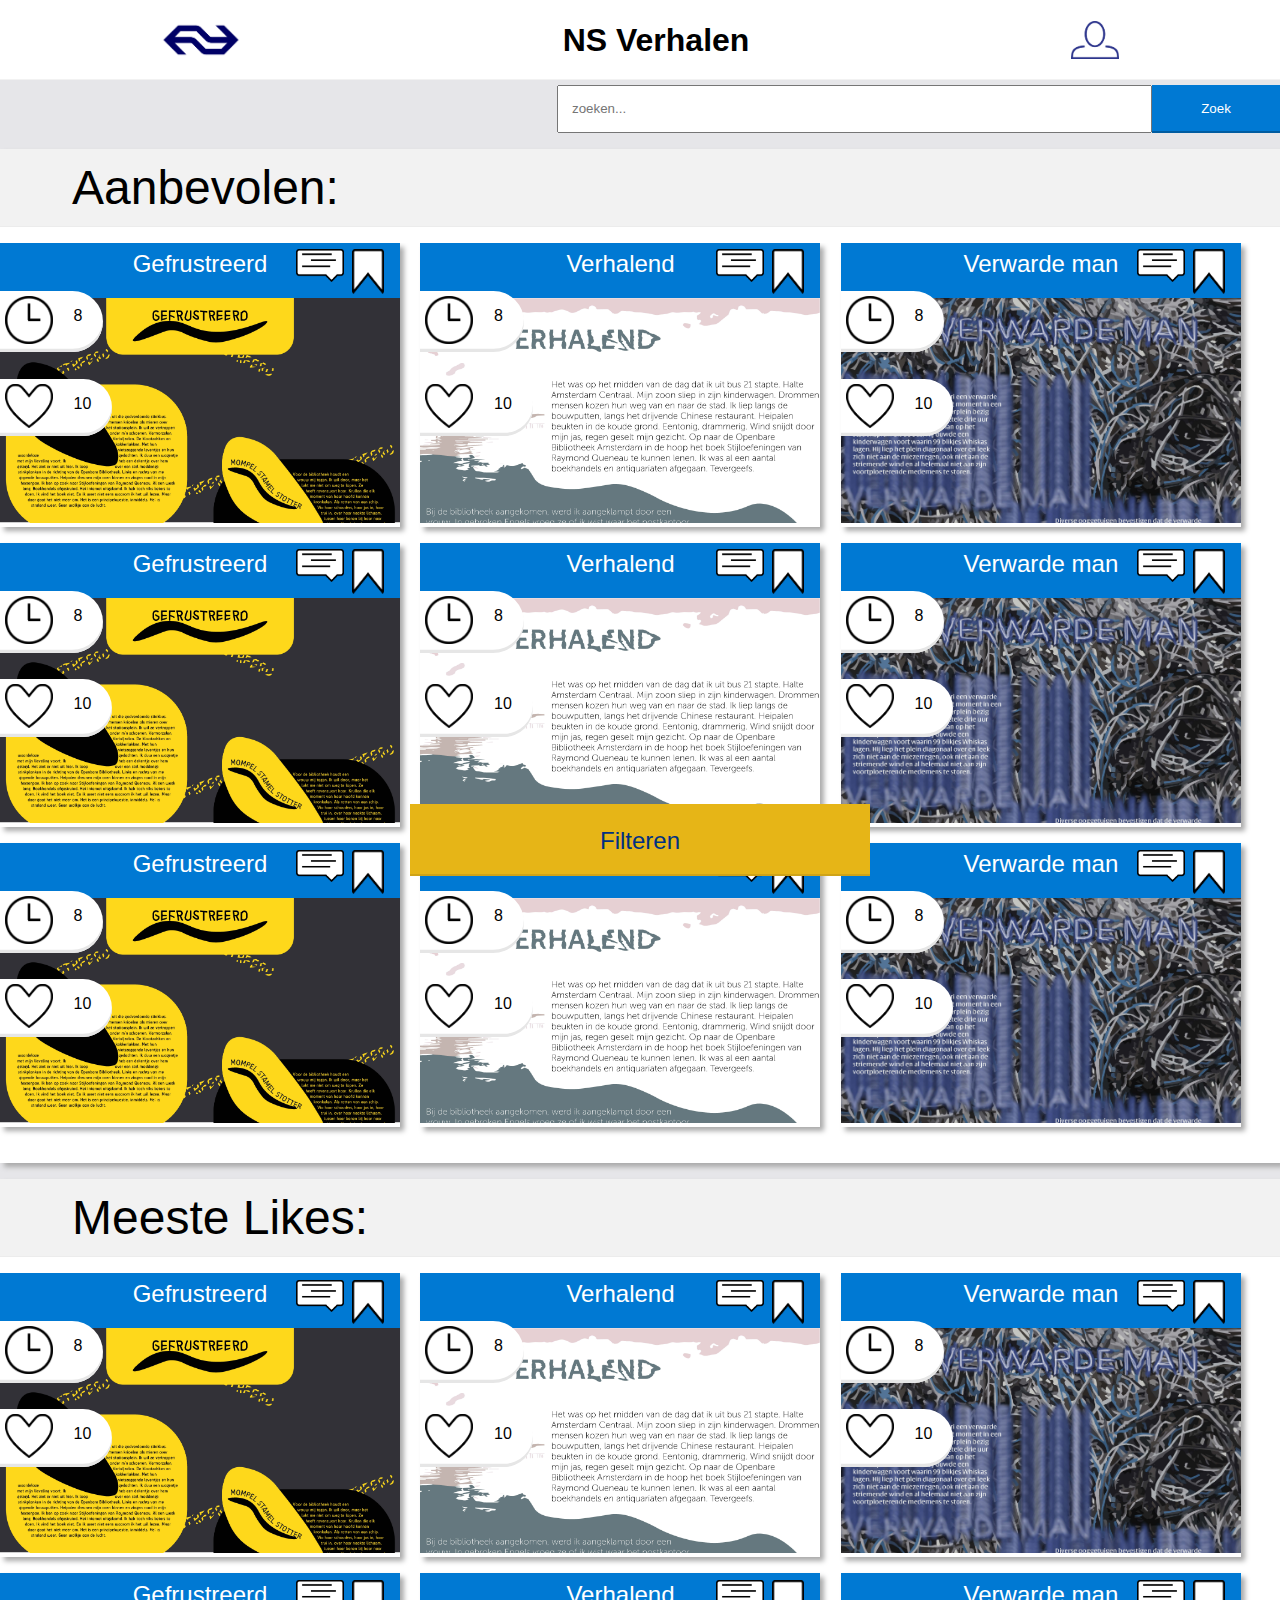
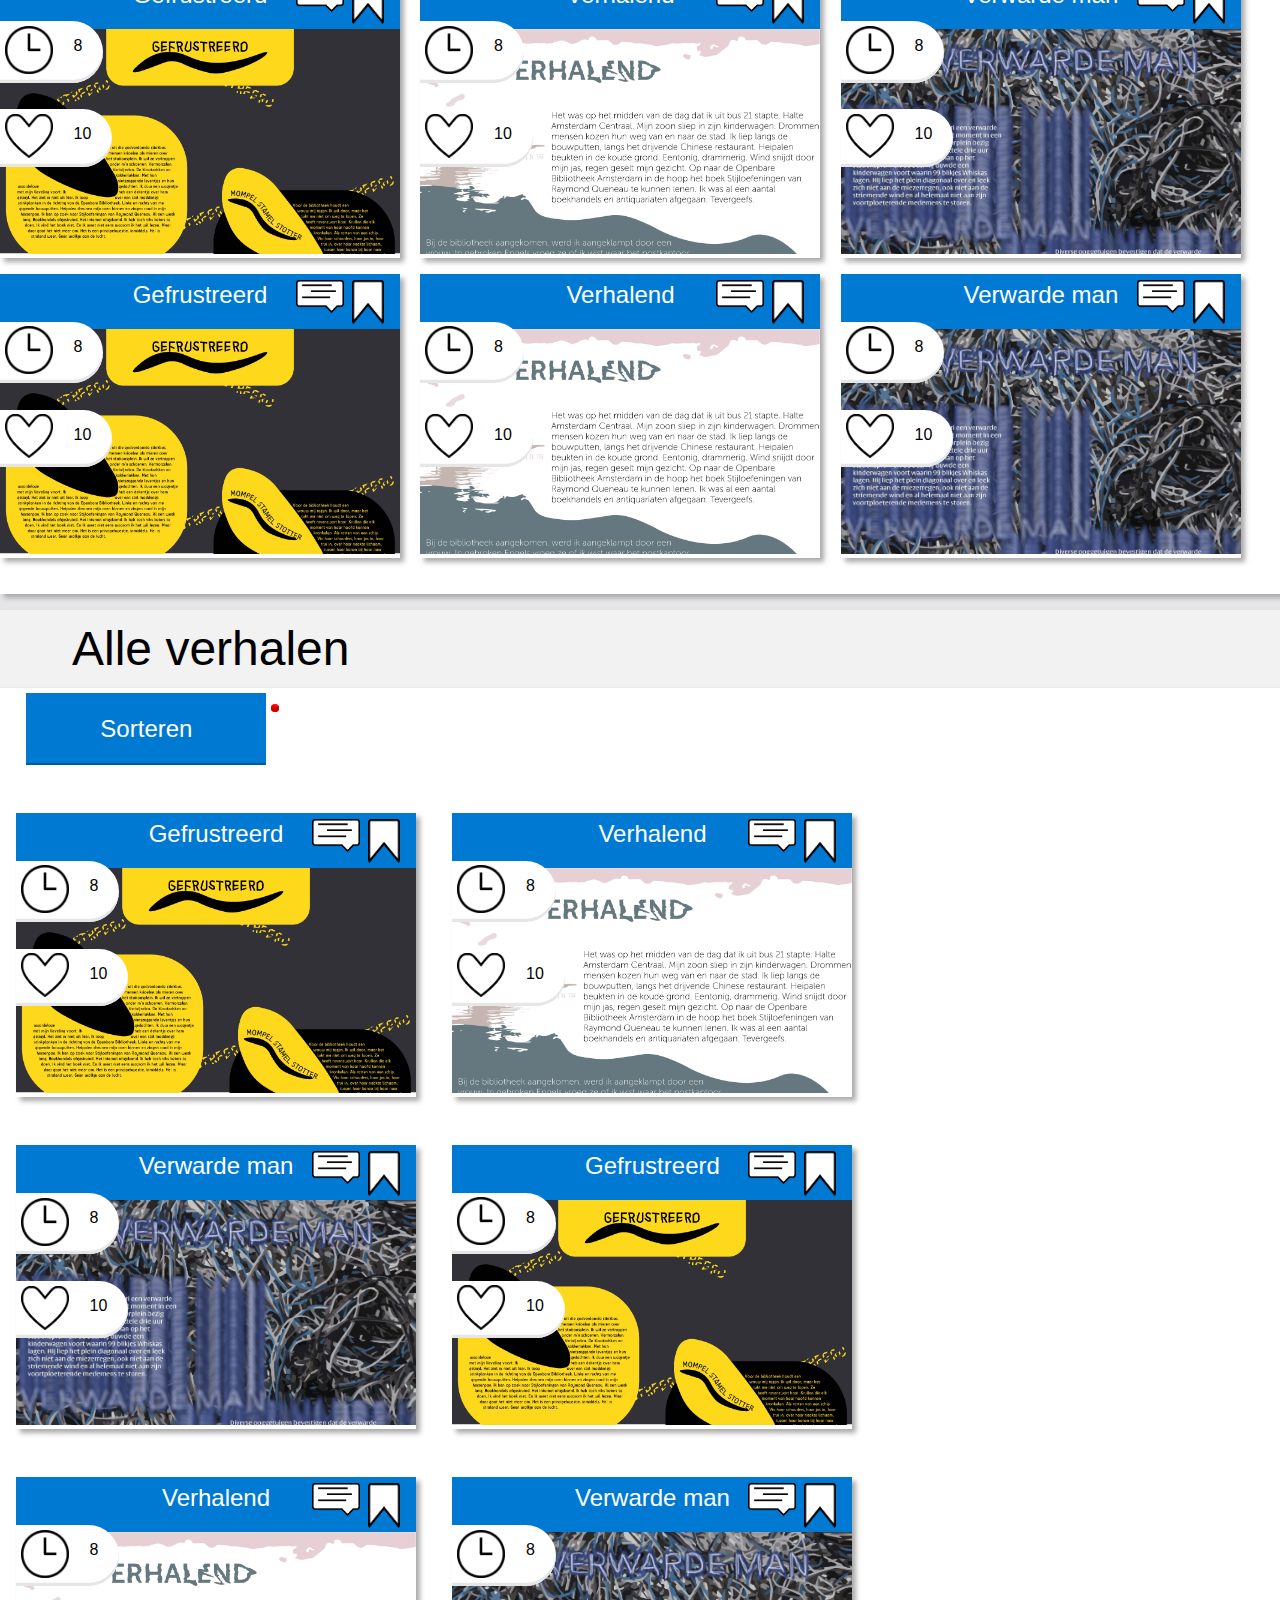
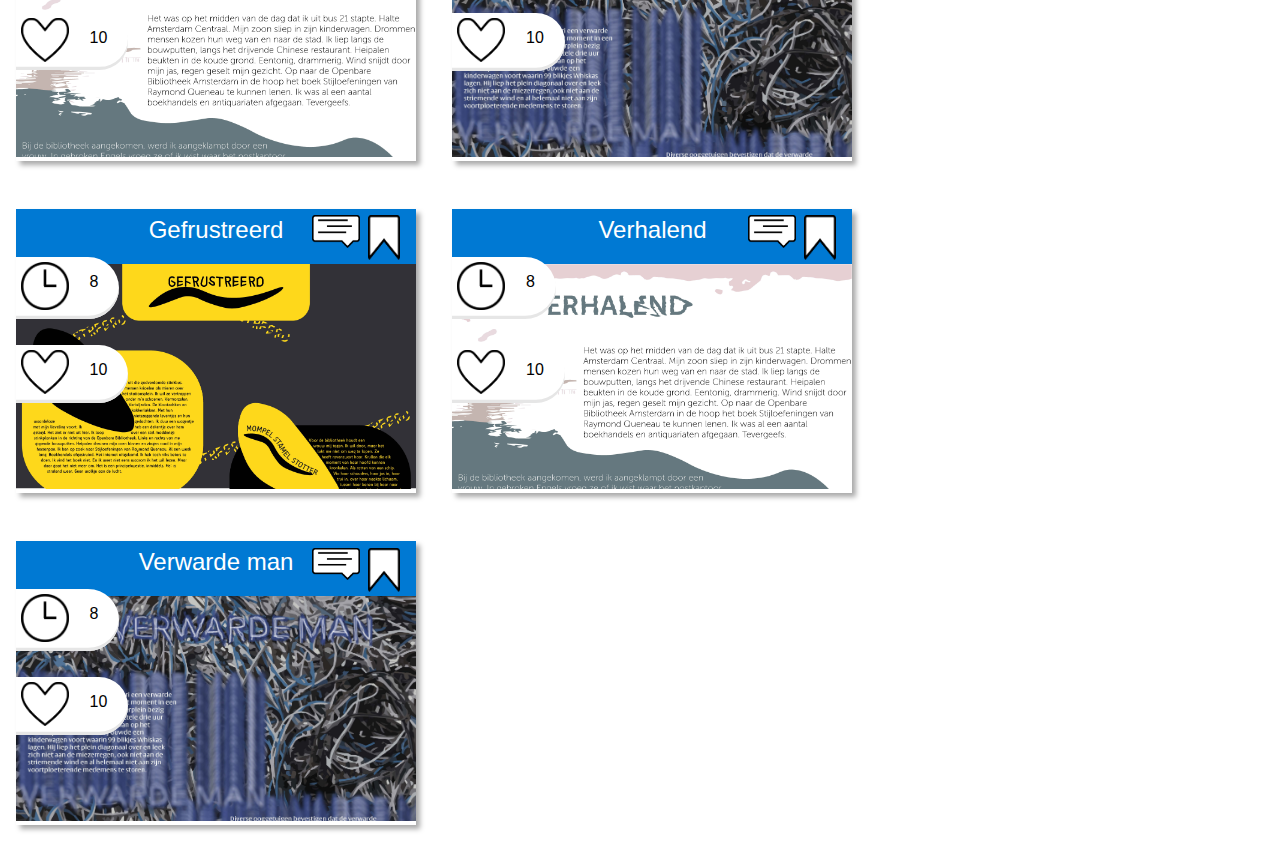
==== commit a9e44fbb: "lampjes" ====
--- a/index.html
+++ b/index.html
@@ -178,7 +178,7 @@
                         <article>
                             <h3>Verhalend</h3>
                             <img class="leeslijst" src="images/bookmark_leeg.png" alt="leeslijst knop">
-                            <a href="https://jimvandeven.github.io/VerhalenSiteWEB/verhalend.html#verhalendComment"></a><img class="comment" src="images/comments.png" alt="leeslijst knop">
+                            <a href="https://jimvandeven.github.io/VerhalenSiteWEB/verhalend.html#verhalendComment"><img class="comment" src="images/comments.png" alt="leeslijst knop"></a>
                             <a href="verhalend.html"><img src="images/compositie-verhalend.jpg" alt="verhalend"></a>
                             <dl class="leestijd">
                                 <dt class="hartje"> <img class="hartje" src="images/clock-png-clock-icon-1600.png" alt="aantal likes"></dt>
@@ -361,10 +361,12 @@
             </ul>
         </section>
         <form>
-            <fieldset class="hidden sorteren">
-                <h2>Sorteren</h2>
-
-                <button type="button" class="sluitSorteren">toepassen</button>
+            <fieldset class="sorteren hiddenDisplay">
+                <h2>Sorteren
+                    <div class="sorteerLampje redLampje"></div>
+                </h2>
+
+                <button type="button" class="sluitSorteren hiddenDisplay">toepassen</button>
                 <input id="gelezenHL" class="sorterenEvent sorterenCheckbox" type="radio" name="sorteren">
                 <label for="gelezenHL" class="sorterenEvent sorterenCheckbox">Meest gekozen Hoog-Laag</label>
                 <input id="gelezenLH" class="sorterenEvent sorterenCheckbox" type="radio" value="female" name="sorteren">
@@ -381,7 +383,7 @@
         <section class="alleVerhalenSection">
             <h2>Alle verhalen</h2>
             <button class="sorterenKnop" type="button">Sorteren</button>
-            <div class="sorteerLampje"></div>
+            <div class="sorteerLampje redLampje"></div>
             <ul class="alleVerhalenList">
                 <li>
                     <article>
@@ -535,16 +537,16 @@
         </section>
     </main>
     <aside>
-        <img src="images/kleur_icon.png" class="hidden" alt="kleur icoon" id="kleurIcoon">
-        <img src="images/sfeer.png" class="hidden" alt="sfeer icoon" id="sfeerIcoon">
-        <img src="images/leestijd_icoon.png" class="hidden" alt="leestijd icoon" id="leestijdIcoon">
-        <img src="images/taalgebruik.png" class="hidden" alt="taalgebruik icoon" id="taalgebruikIcoon">
+        <img src="images/kleur_icon.png" class="hiddenDisplay" alt="kleur icoon" id="kleurIcoon">
+        <img src="images/sfeer.png" class="hiddenDisplay" alt="sfeer icoon" id="sfeerIcoon">
+        <img src="images/leestijd_icoon.png" class="hiddenDisplay" alt="leestijd icoon" id="leestijdIcoon">
+        <img src="images/taalgebruik.png" class="hiddenDisplay" alt="taalgebruik icoon" id="taalgebruikIcoon">
         <button type="button" id="filterButton" class="filterButton">Filteren</button>
         <form id="overlay" class="overlay hidden">
             <h2>Filters</h2>
-            <button type="button" class="sluitSorteren" id="closeFilter">toepassen</button>
+            <button type="button" class="hiddenDisplay" id="closeFilter">toepassen</button>
             <fieldset class="leestijdFieldset">
-                <label class="titelFilter">Leestijd</label>
+                <label class="titelFilter">Leestijd <div class="leestijdLampje redLampje"></div></label>
                 <input id="5" name="leestijd" type="radio" class="leestijdCheckbox leestijdEvent" value="leestijd">
                 <label for="5" class="leestijdCheckbox leestijdEvent">5 min</label>
                 <input id="10" name="leestijd" type="radio" class="leestijdCheckbox leestijdEvent" value="leestijd">
@@ -555,7 +557,7 @@
                 <label for="geenLeestijd" class="leestijdEvent">geen</label>
             </fieldset>
             <fieldset>
-                <label class="titelFilter">Taalgebruik</label>
+                <label class="titelFilter">Taalgebruik <div class="taalgebruikLampje redLampje"></div></label>
                 <input id="12" name="taalgebruik" class="taalgebruikCheckbox taalgebruikEvent" type="radio">
                 <label for="12" class="taalgebruikCheckbox taalgebruikEvent">12+</label>
                 <input id="16" name="taalgebruik" class="taalgebruikCheckbox taalgebruikEvent" type="radio">
@@ -566,7 +568,8 @@
                 <label for="geenTaalgebruik" class="taalgebruikEvent">geen</label>
             </fieldset>
             <fieldset class="sfeerwoord">
-                <label class="titelFilter">Sfeerwoord</label>
+                <label class="titelFilter">Sfeerwoord <div class="sfeerwoordLampje redLampje"></div></label>
+                <div class="leelijstLampje redLampje"></div>
                 <input id="willekeur" name="checkbox" class="sfeerCheckbox sfeerFilter" type="checkbox">
                 <label for="willekeur" class="sfeerFilter">willekeur</label>
                 <input id="komisch" name="checkbox" class="sfeerCheckbox sfeerFilter" type="checkbox">
@@ -579,7 +582,8 @@
                 <label for="geïrriteerd" class="sfeerFilter">geïrriteerd</label>
             </fieldset>
             <fieldset class="kleurenFilters">
-                <label id="kleurenFilters" class="titelFilter">Kleur</label>
+                <label id="kleurenFilters" class="titelFilter">Kleur <div class="kleurLampje redLampje"></div></label>
+                <div class="leelijstLampje redLampje"></div>
                 <input id="zwart" name="checkbox" class="kleurCheckbox kleurFilter" type="checkbox">
                 <label for="zwart" class="kleurFilter zwart"></label>
                 <input id="wit" name="checkbox" class="kleurCheckbox kleurFilter" type="checkbox">
--- a/css/style.css
+++ b/css/style.css
@@ -22,6 +22,10 @@
     align-items: center;
     justify-content: space-around;
     box-shadow: inset 0 -0.025rem 0 #e6e6e6;
+}
+
+#inlogKnop {
+    width: 2em;
 }
 
 .inlogPlek {
@@ -78,9 +82,11 @@
 .leeslijst {
     position: absolute;
     width: 1.5em;
-    top: 0.2em;
+    top: 0.4em;
     left: 18em;
 }
+
+
 
 .leestijd {
     top: 3em;
@@ -96,13 +102,13 @@
 
 .comment {
     position: absolute;
-    width: 2em;
+    width: 3em;
     top: 0.4em;
-    left: 15.5em;
+    left: 14.5em;
 }
 
 .hartje {
-    width: 2em;
+    width: 1.9em;
     margin-right: 0.3em;
 }
 
@@ -114,14 +120,20 @@
     padding-right: 1em;
 }
 
+.zoeken input[type='text'] {
+    width: 45%;
+    padding-left: 1em;
+}
+
 .zoeken {
     display: flex;
     justify-content: flex-end;
     margin-bottom: 1em;
     height: 2rem;
-}
-
-.zoeken input[type=submit] {
+    margin-top: 0.3em;
+}
+
+.zoeken input[type='submit'] {
     vertical-align: top;
     white-space: nowrap;
     background-color: #0079d3;
@@ -130,6 +142,7 @@
     border: none;
     text-decoration: none;
     transition: box-shadow .15s ease-in-out;
+    width: 4em;
 }
 
 .zoeken input[type=submit]:hover {
@@ -146,6 +159,7 @@
 }
 
 h2 {
+    display: flex;
     padding: 0.5em 0.5em 0.5em 1.5em;
     margin: 0;
     font-size: 1.25rem;
@@ -155,6 +169,7 @@
     position: relative;
     background-color: #f2f2f2;
     box-shadow: inset 0 -0.025rem 0 #e6e6e6;
+    justify-content: space-around;
 }
 
 h3 {
@@ -165,6 +180,7 @@
     margin: 0;
     font-weight: 400;
     width: 20rem;
+    padding-top: 0.3em;
 }
 
 aside {
@@ -173,7 +189,8 @@
 
 #filterButton {
     min-width: 7.5rem;
-    right: 40%;
+    transform: translateX(-50%);
+    left: 50%;
 }
 
 aside form {
@@ -186,11 +203,14 @@
     opacity: 0.95;
     background-color: #e6b517;
     overflow-y: hidden;
-    transition: 5s ease-out;
+    transition: all 0.5s ease-out;
 }
 
 .hidden {
     height: 0%;
+}
+
+.hiddenDisplay {
     display: none;
 }
 
@@ -212,6 +232,8 @@
 fieldset .titelFilter {
     display: block;
     border-bottom: solid #0079d3;
+    width: 20em;
+    padding-bottom: 0.5em;
 }
 
 .kleurenFilters input {
@@ -244,7 +266,7 @@
     background-color: yellow;
 }
 
-.oranje {
+label.oranje {
     background-color: orange;
 }
 
@@ -325,6 +347,17 @@
     background-color: #e6b517;
     color: #003082;
     box-shadow: 0 -0.125rem 0 #cfa317 inset;
+}
+
+#closeFilter {
+    position: fixed;
+    width: 8em;
+    right: 3em;
+    top: 1.8em;
+    border-radius: 1em;
+    color: white;
+    background-color: #0079d3;
+    box-shadow: inset 0 -0.125rem 0 #005ca0;
 }
 
 #taalgebruikIcoon {
@@ -406,6 +439,7 @@
 }
 
 article {
+    margin-bottom: 1em;
     margin-right: 10em;
     position: relative;
     box-shadow: 4px 4px 5px #aaaaaa;
@@ -430,7 +464,7 @@
     position: fixed;
     width: 8em;
     right: 3em;
-    top: 2em;
+    top: 2.7em;
     border-radius: 1em;
     color: white;
     background-color: #0079d3;
@@ -439,21 +473,34 @@
 
 .sorteren label {
     display: inline-block;
-    width: 19em;
+    width: 90%;
 }
 
 .sorteren input {
     margin-left: 1em;
 }
 
-.sorteerLampje {
+.redLampje {
+    box-shadow: inset 0 -0.25rem 0 #cc0000;
+    background-color: red;
+}
+
+.greenLampje {
+    background-color: #33cc33;
+    box-shadow: inset 0 -0.25rem 0 #2eb82e;
+}
+
+.sorteerLampje,
+.leestijdLampje,
+.taalgebruikLampje,
+.sfeerwoordLampje,
+.kleurLampje {
     margin-top: 1em;
     display: inline-block;
     width: 1em;
     height: 1em;
-    background-color: red;
     border-radius: 100%;
-    box-shadow: inset 0 -0.25rem 0 #cc0000;
+    transition: 0.5s;
 }
 
 #gelezenHL {
@@ -670,6 +717,16 @@
     background-position: center;
 }
 
+.gefrustreerd .odd p {
+    transform: rotate(-10deg)
+}
+
+.gefrustreerd .even {
+    transform: rotate(-10deg)
+}
+
+
+
 .mainGefrustreerd {
     position: relative;
 }
@@ -719,7 +776,7 @@
 
 .indent {
     width: 15em;
-    float: left;
+    float: right;
     shape-outside: url(images/indent1.png);
 }
 
@@ -762,7 +819,7 @@
 
 }
 
-@media (min-width: 587px) {
+@media (min-width: 36em) {
 
     .verward {
         margin-bottom: 2em;
@@ -770,10 +827,17 @@
 }
 
 
-@media (min-width: 767px) {
+@media (min-width: 47em) {
 
     header img {
         width: 5em;
+    }
+
+    .zoeken input[type='submit'] {
+        width: 10%;
+    }
+    #inlogKnop {
+        width: 3em;
     }
 
     h1 {
@@ -831,7 +895,8 @@
         min-width: 10em;
         font-size: 1.5rem;
         bottom: 1em;
-        right: 45%;
+        transform: translateX(-50%);
+        left: 50%;
     }
 
     .formButton {
@@ -839,6 +904,14 @@
     }
     .inlogPlek {
         height: 50%;
+    }
+
+    .hidden {
+        height: 0%;
+    }
+
+    .hiddenDisplay {
+        display: none;
     }
     .inloggen form,
     .aanmelden form {
@@ -848,14 +921,16 @@
         font-size: 1.5em;
     }
     .sorteren label {
-        width: 30em;
+        width: 95%;
     }
 
     .sorteerLampje {
-        margin-top: 1.5em;
-        width: 1.5em;
-        height: 1.5em;
-        margin-left: 1.5em;
+        width: 0.5em;
+        height: .5em;
+    }
+
+    .sluitSorteren {
+        top: 6em;
     }
 
     .alleVerhalenSection ul {
@@ -878,28 +953,32 @@
         max-width: 6em;
         height: 4em;
         bottom: 1em;
-        left: 3.5em;
+        transform: translateX(-50%);
+        left: 15%;
     }
 
     #leestijdIcoon {
         max-width: 4.5em;
         height: 4.5em;
         bottom: 1em;
-        left: 12.5em;
+        transform: translateX(-50%);
+        left: 27%;
     }
 
     #sfeerIcoon {
         max-width: 2em;
         height: 4.5em;
         bottom: 1em;
-        right: 3.5em;
+        transform: translateX(50%);
+        right: 15%;
     }
 
     #kleurIcoon {
         max-width: 5em;
         height: 4em;
         bottom: 1em;
-        right: 7.5em;
+        transform: translateX(50%);
+        right: 27%;
     }
 
     /*GEFRUSTREERD*/
@@ -922,10 +1001,17 @@
 
 }
 
-@media (min-width: 1023px) {
+@media (min-width: 63em) {
 
     .inlogPlek {
         height: 65%;
+    }
+    .hidden {
+        height: 0%;
+    }
+
+    .hiddenDisplay {
+        display: none;
     }
 
     .alleVerhalenSection article {
@@ -958,6 +1044,10 @@
 
     .sorteerLampje {
         margin-right: 50%;
+    }
+
+    .sorteren label {
+        width: 97%;
     }
     .scroll ul {
         display: inline-block;
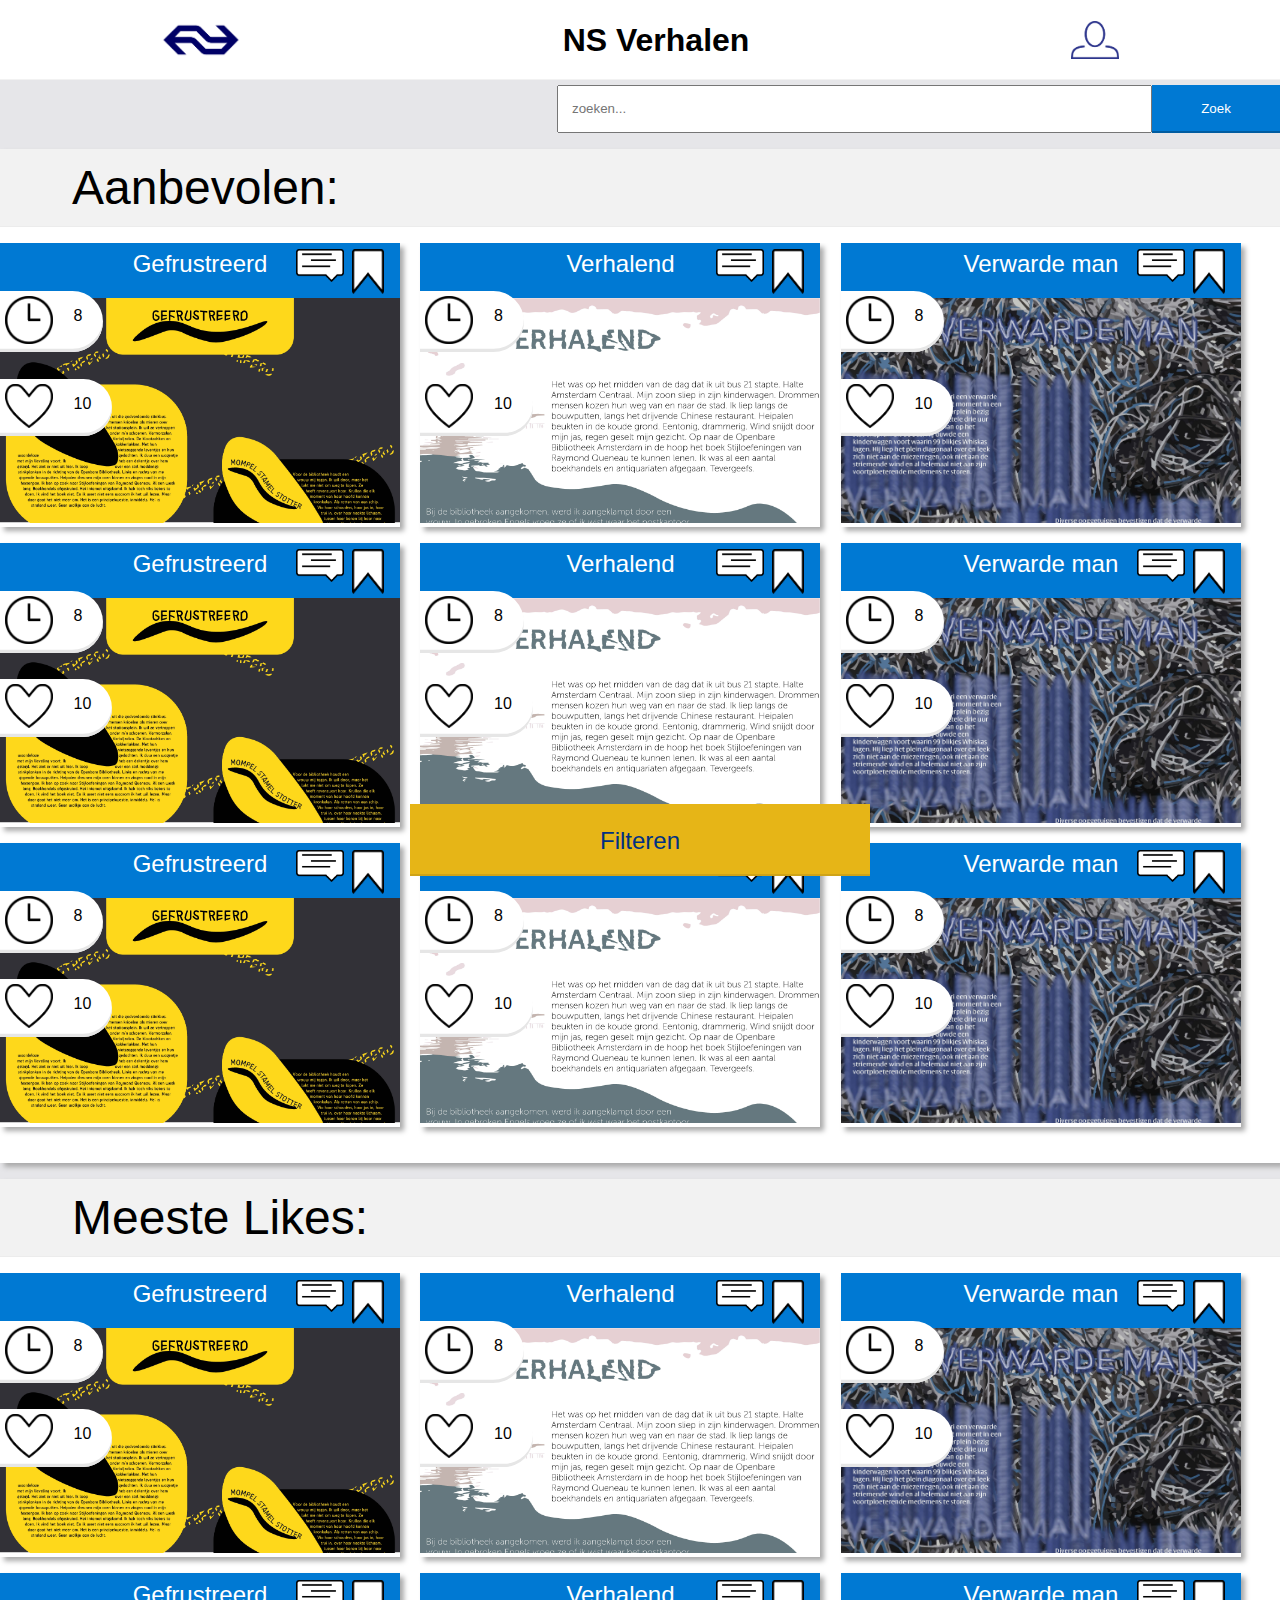
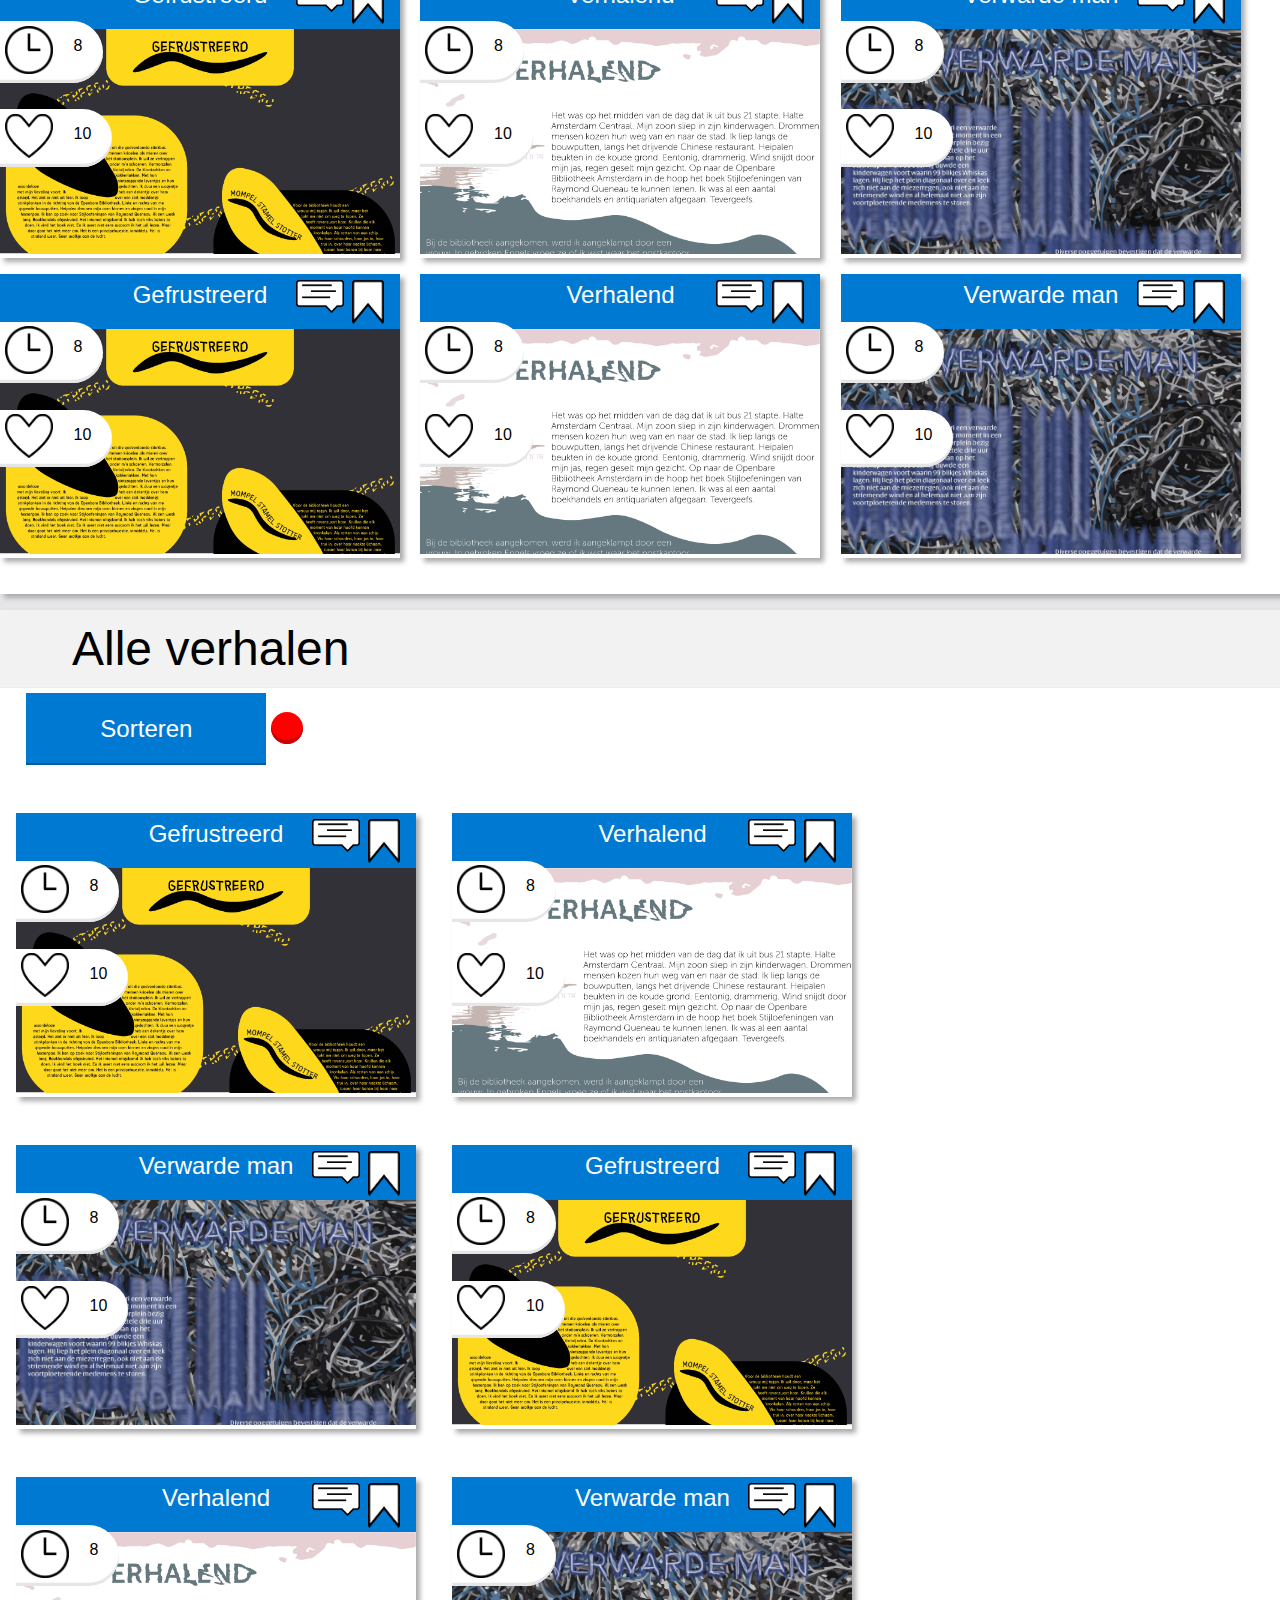
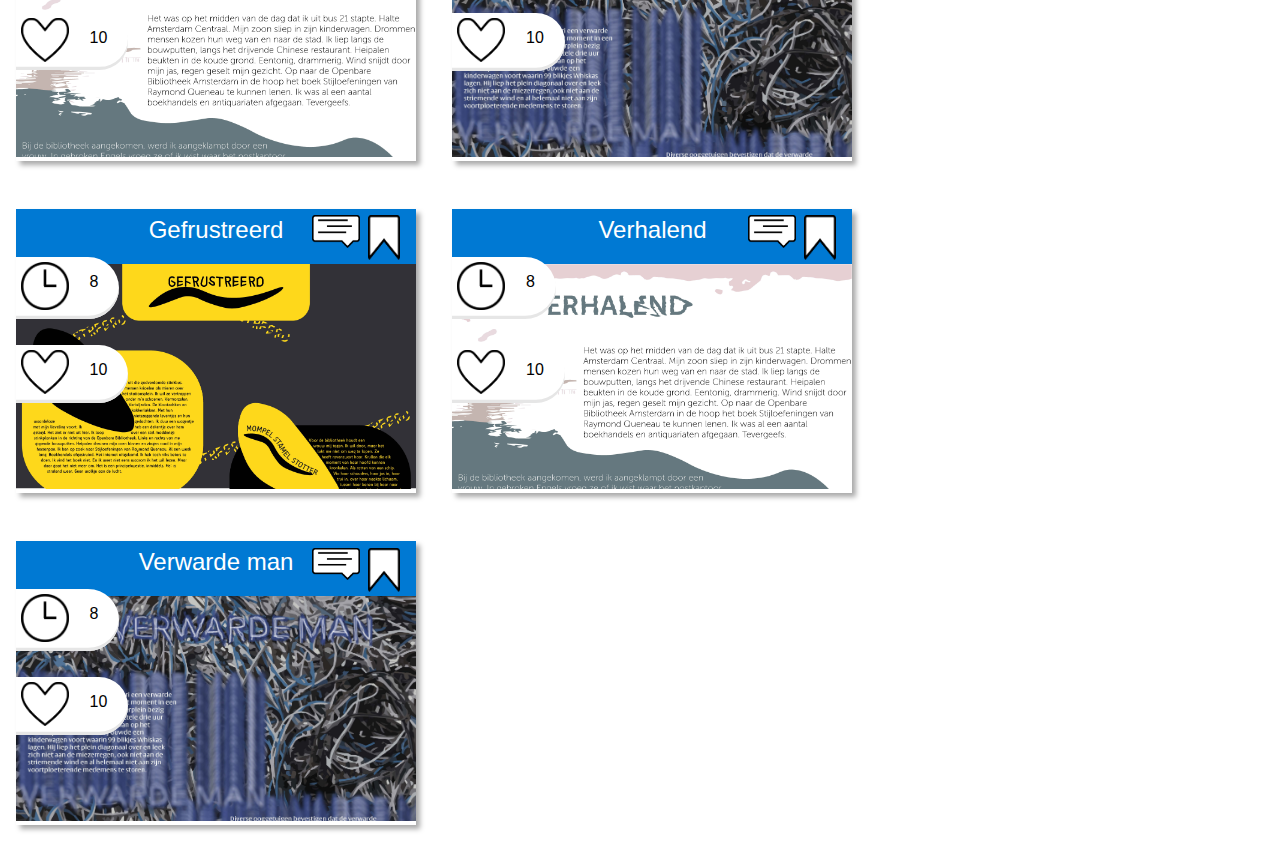
==== commit cf8e98e7: "animation gefrustreerd" ====
--- a/index.html
+++ b/index.html
@@ -363,7 +363,7 @@
         <form>
             <fieldset class="sorteren hiddenDisplay">
                 <h2>Sorteren
-                    <div class="sorteerLampje redLampje"></div>
+                    <div class="sorteerLampje redLampje" id="sorteerLampje"></div>
                 </h2>
 
                 <button type="button" class="sluitSorteren hiddenDisplay">toepassen</button>
--- a/css/style.css
+++ b/css/style.css
@@ -234,6 +234,11 @@
     border-bottom: solid #0079d3;
     width: 20em;
     padding-bottom: 0.5em;
+    height: 1.7em;
+}
+
+fieldset {
+    padding-bottom: 0;
 }
 
 .kleurenFilters input {
@@ -473,7 +478,7 @@
 
 .sorteren label {
     display: inline-block;
-    width: 90%;
+    width: 89%;
 }
 
 .sorteren input {
@@ -717,15 +722,27 @@
     background-position: center;
 }
 
-.gefrustreerd .odd p {
-    transform: rotate(-10deg)
+.gefrustreerd .odd {
+    transform: rotate(-10deg);
+    animation: roll 30s infinite;
+}
+
+@keyframes roll {
+    0% {
+        transform: rotate(0);
+    }
+    100% {
+        transform: rotate(360deg);
+    }
 }
 
 .gefrustreerd .even {
-    transform: rotate(-10deg)
-}
-
-
+    transform: rotate(10deg);
+}
+
+.odd:nth-of-type(2) {
+    margin-left: 5em;
+}
 
 .mainGefrustreerd {
     position: relative;
@@ -737,7 +754,7 @@
 }
 
 .titel {
-    max-width: 80%;
+    max-width: 90%;
     max-height: 6em;
     margin-bottom: 3em;
 }
@@ -779,6 +796,7 @@
     float: right;
     shape-outside: url(images/indent1.png);
 }
+
 
 /*VERWARDEMAN*/
 
@@ -924,9 +942,16 @@
         width: 95%;
     }
 
+    #sorteerLampje {
+        margin-top: 1em;
+        width: .5em;
+        height: .5em;
+    }
+
     .sorteerLampje {
-        width: 0.5em;
-        height: .5em;
+        margin-top: 1.5em;
+        width: 2em;
+        height: 2em;
     }
 
     .sluitSorteren {
@@ -993,7 +1018,7 @@
     }
 
     .titel {
-        max-height: 10em;
+        max-height: 15em;
         margin-bottom: 3em;
     }
 
@@ -1070,13 +1095,13 @@
     .verwardEven {
         background-position: center;
         background-clip: padding-box;
-        margin-left: 50%;
+        margin-left: 30%;
     }
 
     .verwardOdd {
         background-position: center;
         background-clip: padding-box;
-        margin-right: 50%;
+        margin-right: 10%;
     }
 
     .odd {
@@ -1089,7 +1114,6 @@
     }
 
 
-    main .aanbevolen article:nth-of-type(1) {}
 }
 
 @media (min-width: 1023px) {
